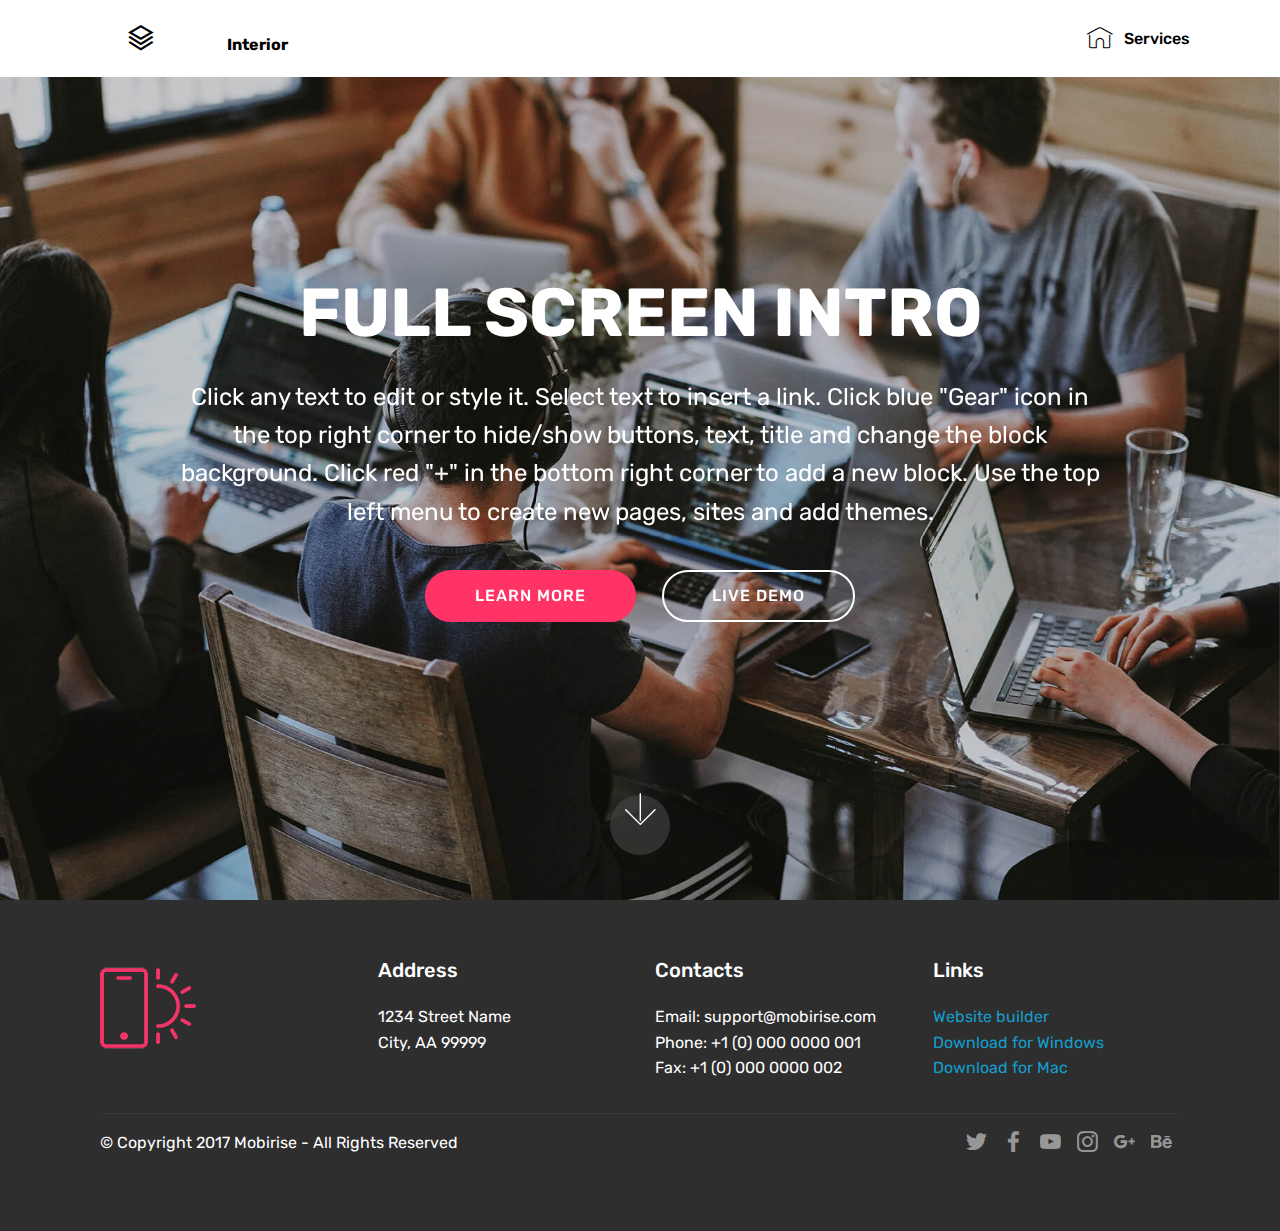
==== index.html @ 6e461161 "Add files via upload" ====
<!DOCTYPE html>
<html  >
<head>
  <!-- Site made with Mobirise Website Builder v4.12.0, https://mobirise.com -->
  <meta charset="UTF-8">
  <meta http-equiv="X-UA-Compatible" content="IE=edge">
  <meta name="generator" content="Mobirise v4.12.0, mobirise.com">
  <meta name="viewport" content="width=device-width, initial-scale=1, minimum-scale=1">
  <link rel="shortcut icon" href="assets/images/logo2.png" type="image/x-icon">
  <meta name="description" content="">
  
  <title>Home</title>
  <link rel="stylesheet" href="assets/web/assets/mobirise-icons/mobirise-icons.css">
  <link rel="stylesheet" href="assets/web/assets/mobirise-icons2/mobirise2.css">
  <link rel="stylesheet" href="assets/bootstrap/css/bootstrap.min.css">
  <link rel="stylesheet" href="assets/bootstrap/css/bootstrap-grid.min.css">
  <link rel="stylesheet" href="assets/bootstrap/css/bootstrap-reboot.min.css">
  <link rel="stylesheet" href="assets/dropdown/css/style.css">
  <link rel="stylesheet" href="assets/tether/tether.min.css">
  <link rel="stylesheet" href="assets/socicon/css/styles.css">
  <link rel="stylesheet" href="assets/theme/css/style.css">
  <link rel="preload" as="style" href="assets/mobirise/css/mbr-additional.css"><link rel="stylesheet" href="assets/mobirise/css/mbr-additional.css" type="text/css">
  
  
  
</head>
<body>
  <section class="menu cid-qTkzRZLJNu" once="menu" id="menu1-0">

    

    <nav class="navbar navbar-expand beta-menu navbar-dropdown align-items-center navbar-fixed-top navbar-toggleable-sm">
        <button class="navbar-toggler navbar-toggler-right" type="button" data-toggle="collapse" data-target="#navbarSupportedContent" aria-controls="navbarSupportedContent" aria-expanded="false" aria-label="Toggle navigation">
            <div class="hamburger">
                <span></span>
                <span></span>
                <span></span>
                <span></span>
            </div>
        </button>
        <div class="menu-logo">
            <div class="navbar-brand">
                <span class="navbar-logo">
                    <a href="https://mobirise.com">
                         <img src="assets/images/logo2.png" alt="Mobirise" title="" style="height: 3.8rem;">
                    </a>
                </span>
                <span class="navbar-caption-wrap"><a class="navbar-caption text-black display-4" href="https://mobirise.com"><span class="mobi-mbri mobi-mbri-layers mbr-iconfont mbr-iconfont-btn"></span></a><a class="navbar-caption text-black display-4" href="https://mobirise.com" style="background-color: rgb(255, 255, 255); display: inline !important;"><font face="Moririse2"><span style="font-size: 25.6px; font-weight: normal;"></span></font></a><font face="Moririse2"><a class="navbar-caption text-black display-4" href="https://mobirise.com" style="background-color: rgb(255, 255, 255); display: inline !important;">&nbsp; &nbsp;Interior</a></font></span>
            </div>
        </div>
        <div class="collapse navbar-collapse" id="navbarSupportedContent">
            <ul class="navbar-nav nav-dropdown nav-right" data-app-modern-menu="true"><li class="nav-item">
                    <a class="nav-link link text-black display-4" href="https://mobirise.com">
                        <span class="mbri-home mbr-iconfont mbr-iconfont-btn"></span>
                        Services
                    </a>
                </li></ul>
            
        </div>
    </nav>
</section>

<section class="engine"><a href="https://mobirise.info/s">bootstrap themes</a></section><section class="cid-qTkA127IK8 mbr-fullscreen mbr-parallax-background" id="header2-1">

    

    

    <div class="container align-center">
        <div class="row justify-content-md-center">
            <div class="mbr-white col-md-10">
                <h1 class="mbr-section-title mbr-bold pb-3 mbr-fonts-style display-1">
                    FULL SCREEN INTRO
                </h1>
                
                <p class="mbr-text pb-3 mbr-fonts-style display-5">
                    Click any text to edit or style it. Select text to insert a link. Click blue "Gear" icon in the top right corner to hide/show buttons, text, title and change the block background. Click red "+" in the bottom right corner to add a new block. Use the top left menu to create new pages, sites and add themes.
                </p>
                <div class="mbr-section-btn">
                    <a class="btn btn-md btn-secondary display-4" href="https://mobirise.com">LEARN MORE</a>
                    <a class="btn btn-md btn-white-outline display-4" href="https://mobirise.com">LIVE DEMO</a>
                </div>
            </div>
        </div>
    </div>
    <div class="mbr-arrow hidden-sm-down" aria-hidden="true">
        <a href="#next">
            <i class="mbri-down mbr-iconfont"></i>
        </a>
    </div>
</section>

<section class="cid-qTkAaeaxX5" id="footer1-2">

    

    

    <div class="container">
        <div class="media-container-row content text-white">
            <div class="col-12 col-md-3">
                <div class="media-wrap">
                    <a href="https://mobirise.com/">
                        <img src="assets/images/logo23.png" alt="Mobirise">
                    </a>
                </div>
            </div>
            <div class="col-12 col-md-3 mbr-fonts-style display-7">
                <h5 class="pb-3">
                    Address
                </h5>
                <p class="mbr-text">
                    1234 Street Name
                    <br>City, AA 99999
                </p>
            </div>
            <div class="col-12 col-md-3 mbr-fonts-style display-7">
                <h5 class="pb-3">
                    Contacts
                </h5>
                <p class="mbr-text">
                    Email: support@mobirise.com
                    <br>Phone: +1 (0) 000 0000 001
                    <br>Fax: +1 (0) 000 0000 002
                </p>
            </div>
            <div class="col-12 col-md-3 mbr-fonts-style display-7">
                <h5 class="pb-3">
                    Links
                </h5>
                <p class="mbr-text">
                    <a class="text-primary" href="https://mobirise.com/">Website builder</a>
                    <br><a class="text-primary" href="https://mobirise.com/mobirise-free-win.zip">Download for Windows</a>
                    <br><a class="text-primary" href="https://mobirise.com/mobirise-free-mac.zip">Download for Mac</a>
                </p>
            </div>
        </div>
        <div class="footer-lower">
            <div class="media-container-row">
                <div class="col-sm-12">
                    <hr>
                </div>
            </div>
            <div class="media-container-row mbr-white">
                <div class="col-sm-6 copyright">
                    <p class="mbr-text mbr-fonts-style display-7">
                        © Copyright 2017 Mobirise - All Rights Reserved
                    </p>
                </div>
                <div class="col-md-6">
                    <div class="social-list align-right">
                        <div class="soc-item">
                            <a href="https://twitter.com/mobirise" target="_blank">
                                <span class="socicon-twitter socicon mbr-iconfont mbr-iconfont-social"></span>
                            </a>
                        </div>
                        <div class="soc-item">
                            <a href="https://www.facebook.com/pages/Mobirise/1616226671953247" target="_blank">
                                <span class="socicon-facebook socicon mbr-iconfont mbr-iconfont-social"></span>
                            </a>
                        </div>
                        <div class="soc-item">
                            <a href="https://www.youtube.com/c/mobirise" target="_blank">
                                <span class="socicon-youtube socicon mbr-iconfont mbr-iconfont-social"></span>
                            </a>
                        </div>
                        <div class="soc-item">
                            <a href="https://instagram.com/mobirise" target="_blank">
                                <span class="socicon-instagram socicon mbr-iconfont mbr-iconfont-social"></span>
                            </a>
                        </div>
                        <div class="soc-item">
                            <a href="https://plus.google.com/u/0/+Mobirise" target="_blank">
                                <span class="socicon-googleplus socicon mbr-iconfont mbr-iconfont-social"></span>
                            </a>
                        </div>
                        <div class="soc-item">
                            <a href="https://www.behance.net/Mobirise" target="_blank">
                                <span class="socicon-behance socicon mbr-iconfont mbr-iconfont-social"></span>
                            </a>
                        </div>
                    </div>
                </div>
            </div>
        </div>
    </div>
</section>


  <script src="assets/web/assets/jquery/jquery.min.js"></script>
  <script src="assets/popper/popper.min.js"></script>
  <script src="assets/bootstrap/js/bootstrap.min.js"></script>
  <script src="assets/smoothscroll/smooth-scroll.js"></script>
  <script src="assets/dropdown/js/nav-dropdown.js"></script>
  <script src="assets/dropdown/js/navbar-dropdown.js"></script>
  <script src="assets/touchswipe/jquery.touch-swipe.min.js"></script>
  <script src="assets/parallax/jarallax.min.js"></script>
  <script src="assets/tether/tether.min.js"></script>
  <script src="assets/theme/js/script.js"></script>
  <script src="assets/formoid/formoid.min.js"></script>
  
  
</body>
</html>
---- assets/web/assets/mobirise-icons/mobirise-icons.css ----
@font-face {
  font-family: 'MobiriseIcons';
  src:  url('mobirise-icons.eot?spat4u');
  src:  url('mobirise-icons.eot?spat4u#iefix') format('embedded-opentype'),
    url('mobirise-icons.ttf?spat4u') format('truetype'),
    url('mobirise-icons.woff?spat4u') format('woff'),
    url('mobirise-icons.svg?spat4u#MobiriseIcons') format('svg');
  font-weight: normal;
  font-style: normal;
  font-display: swap;
}

[class^="mbri-"], [class*=" mbri-"] {
  /* use !important to prevent issues with browser extensions that change fonts */
  font-family: MobiriseIcons !important;
  speak: none;
  font-style: normal;
  font-weight: normal;
  font-variant: normal;
  text-transform: none;
  line-height: 1;

  /* Better Font Rendering =========== */
  -webkit-font-smoothing: antialiased;
  -moz-osx-font-smoothing: grayscale;
}

.mbri-add-submenu:before {
  content: "\e900";
}
.mbri-alert:before {
  content: "\e901";
}
.mbri-align-center:before {
  content: "\e902";
}
.mbri-align-justify:before {
  content: "\e903";
}
.mbri-align-left:before {
  content: "\e904";
}
.mbri-align-right:before {
  content: "\e905";
}
.mbri-android:before {
  content: "\e906";
}
.mbri-apple:before {
  content: "\e907";
}
.mbri-arrow-down:before {
  content: "\e908";
}
.mbri-arrow-next:before {
  content: "\e909";
}
.mbri-arrow-prev:before {
  content: "\e90a";
}
.mbri-arrow-up:before {
  content: "\e90b";
}
.mbri-bold:before {
  content: "\e90c";
}
.mbri-bookmark:before {
  content: "\e90d";
}
.mbri-bootstrap:before {
  content: "\e90e";
}
.mbri-briefcase:before {
  content: "\e90f";
}
.mbri-browse:before {
  content: "\e910";
}
.mbri-bulleted-list:before {
  content: "\e911";
}
.mbri-calendar:before {
  content: "\e912";
}
.mbri-camera:before {
  content: "\e913";
}
.mbri-cart-add:before {
  content: "\e914";
}
.mbri-cart-full:before {
  content: "\e915";
}
.mbri-cash:before {
  content: "\e916";
}
.mbri-change-style:before {
  content: "\e917";
}
.mbri-chat:before {
  content: "\e918";
}
.mbri-clock:before {
  content: "\e919";
}
.mbri-close:before {
  content: "\e91a";
}
.mbri-cloud:before {
  content: "\e91b";
}
.mbri-code:before {
  content: "\e91c";
}
.mbri-contact-form:before {
  content: "\e91d";
}
.mbri-credit-card:before {
  content: "\e91e";
}
.mbri-cursor-click:before {
  content: "\e91f";
}
.mbri-cust-feedback:before {
  content: "\e920";
}
.mbri-database:before {
  content: "\e921";
}
.mbri-delivery:before {
  content: "\e922";
}
.mbri-desktop:before {
  content: "\e923";
}
.mbri-devices:before {
  content: "\e924";
}
.mbri-down:before {
  content: "\e925";
}
.mbri-download:before {
  content: "\e989";
}
.mbri-drag-n-drop:before {
  content: "\e927";
}
.mbri-drag-n-drop2:before {
  content: "\e928";
}
.mbri-edit:before {
  content: "\e929";
}
.mbri-edit2:before {
  content: "\e92a";
}
.mbri-error:before {
  content: "\e92b";
}
.mbri-extension:before {
  content: "\e92c";
}
.mbri-features:before {
  content: "\e92d";
}
.mbri-file:before {
  content: "\e92e";
}
.mbri-flag:before {
  content: "\e92f";
}
.mbri-folder:before {
  content: "\e930";
}
.mbri-gift:before {
  content: "\e931";
}
.mbri-github:before {
  content: "\e932";
}
.mbri-globe:before {
  content: "\e933";
}
.mbri-globe-2:before {
  content: "\e934";
}
.mbri-growing-chart:before {
  content: "\e935";
}
.mbri-hearth:before {
  content: "\e936";
}
.mbri-help:before {
  content: "\e937";
}
.mbri-home:before {
  content: "\e938";
}
.mbri-hot-cup:before {
  content: "\e939";
}
.mbri-idea:before {
  content: "\e93a";
}
.mbri-image-gallery:before {
  content: "\e93b";
}
.mbri-image-slider:before {
  content: "\e93c";
}
.mbri-info:before {
  content: "\e93d";
}
.mbri-italic:before {
  content: "\e93e";
}
.mbri-key:before {
  content: "\e93f";
}
.mbri-laptop:before {
  content: "\e940";
}
.mbri-layers:before {
  content: "\e941";
}
.mbri-left-right:before {
  content: "\e942";
}
.mbri-left:before {
  content: "\e943";
}
.mbri-letter:before {
  content: "\e944";
}
.mbri-like:before {
  content: "\e945";
}
.mbri-link:before {
  content: "\e946";
}
.mbri-lock:before {
  content: "\e947";
}
.mbri-login:before {
  content: "\e948";
}
.mbri-logout:before {
  content: "\e949";
}
.mbri-magic-stick:before {
  content: "\e94a";
}
.mbri-map-pin:before {
  content: "\e94b";
}
.mbri-menu:before {
  content: "\e94c";
}
.mbri-mobile:before {
  content: "\e94d";
}
.mbri-mobile2:before {
  content: "\e94e";
}
.mbri-mobirise:before {
  content: "\e94f";
}
.mbri-more-horizontal:before {
  content: "\e950";
}
.mbri-more-vertical:before {
  content: "\e951";
}
.mbri-music:before {
  content: "\e952";
}
.mbri-new-file:before {
  content: "\e953";
}
.mbri-numbered-list:before {
  content: "\e954";
}
.mbri-opened-folder:before {
  content: "\e955";
}
.mbri-pages:before {
  content: "\e956";
}
.mbri-paper-plane:before {
  content: "\e957";
}
.mbri-paperclip:before {
  content: "\e958";
}
.mbri-photo:before {
  content: "\e959";
}
.mbri-photos:before {
  content: "\e95a";
}
.mbri-pin:before {
  content: "\e95b";
}
.mbri-play:before {
  content: "\e95c";
}
.mbri-plus:before {
  content: "\e95d";
}
.mbri-preview:before {
  content: "\e95e";
}
.mbri-print:before {
  content: "\e95f";
}
.mbri-protect:before {
  content: "\e960";
}
.mbri-question:before {
  content: "\e961";
}
.mbri-quote-left:before {
  content: "\e962";
}
.mbri-quote-right:before {
  content: "\e963";
}
.mbri-refresh:before {
  content: "\e964";
}
.mbri-responsive:before {
  content: "\e965";
}
.mbri-right:before {
  content: "\e966";
}
.mbri-rocket:before {
  content: "\e967";
}
.mbri-sad-face:before {
  content: "\e968";
}
.mbri-sale:before {
  content: "\e969";
}
.mbri-save:before {
  content: "\e96a";
}
.mbri-search:before {
  content: "\e96b";
}
.mbri-setting:before {
  content: "\e96c";
}
.mbri-setting2:before {
  content: "\e96d";
}
.mbri-setting3:before {
  content: "\e96e";
}
.mbri-share:before {
  content: "\e96f";
}
.mbri-shopping-bag:before {
  content: "\e970";
}
.mbri-shopping-basket:before {
  content: "\e971";
}
.mbri-shopping-cart:before {
  content: "\e972";
}
.mbri-sites:before {
  content: "\e973";
}
.mbri-smile-face:before {
  content: "\e974";
}
.mbri-speed:before {
  content: "\e975";
}
.mbri-star:before {
  content: "\e976";
}
.mbri-success:before {
  content: "\e977";
}
.mbri-sun:before {
  content: "\e978";
}
.mbri-sun2:before {
  content: "\e979";
}
.mbri-tablet:before {
  content: "\e97a";
}
.mbri-tablet-vertical:before {
  content: "\e97b";
}
.mbri-target:before {
  content: "\e97c";
}
.mbri-timer:before {
  content: "\e97d";
}
.mbri-to-ftp:before {
  content: "\e97e";
}
.mbri-to-local-drive:before {
  content: "\e97f";
}
.mbri-touch-swipe:before {
  content: "\e980";
}
.mbri-touch:before {
  content: "\e981";
}
.mbri-trash:before {
  content: "\e982";
}
.mbri-underline:before {
  content: "\e983";
}
.mbri-unlink:before {
  content: "\e984";
}
.mbri-unlock:before {
  content: "\e985";
}
.mbri-up-down:before {
  content: "\e986";
}
.mbri-up:before {
  content: "\e987";
}
.mbri-update:before {
  content: "\e988";
}
.mbri-upload:before {
 content: "\e926"; 
}
.mbri-user:before {
  content: "\e98a";
}
.mbri-user2:before {
  content: "\e98b";
}
.mbri-users:before {
  content: "\e98c";
}
.mbri-video:before {
  content: "\e98d";
}
.mbri-video-play:before {
  content: "\e98e";
}
.mbri-watch:before {
  content: "\e98f";
}
.mbri-website-theme:before {
  content: "\e990";
}
.mbri-wifi:before {
  content: "\e991";
}
.mbri-windows:before {
  content: "\e992";
}
.mbri-zoom-out:before {
  content: "\e993";
}
.mbri-redo:before {
  content: "\e994";
}
.mbri-undo:before {
  content: "\e995";
}
---- assets/web/assets/mobirise-icons2/mobirise2.css ----
@font-face {
  font-family: 'Moririse2';
  font-display: swap;
  src:  url('mobirise2.eot?f2bix4');
  src:  url('mobirise2.eot?f2bix4#iefix') format('embedded-opentype'),
    url('mobirise2.ttf?f2bix4') format('truetype'),
    url('mobirise2.woff?f2bix4') format('woff'),
    url('mobirise2.svg?f2bix4#mobirise2') format('svg');
  font-weight: normal;
  font-style: normal;
}

[class^="mobi-"], [class*=" mobi-"] {
  /* use !important to prevent issues with browser extensions that change fonts */
  font-family: 'Moririse2' !important;
  speak: none;
  font-style: normal;
  font-weight: normal;
  font-variant: normal;
  text-transform: none;
  line-height: 1;

  /* Better Font Rendering =========== */
  -webkit-font-smoothing: antialiased;
  -moz-osx-font-smoothing: grayscale;
}

.mobi-mbri-add-submenu:before {
  content: "\e900";
}
.mobi-mbri-alert:before {
  content: "\e901";
}
.mobi-mbri-align-center:before {
  content: "\e902";
}
.mobi-mbri-align-justify:before {
  content: "\e903";
}
.mobi-mbri-align-left:before {
  content: "\e904";
}
.mobi-mbri-align-right:before {
  content: "\e905";
}
.mobi-mbri-android:before {
  content: "\e906";
}
.mobi-mbri-apple:before {
  content: "\e907";
}
.mobi-mbri-arrow-down:before {
  content: "\e908";
}
.mobi-mbri-arrow-next:before {
  content: "\e909";
}
.mobi-mbri-arrow-prev:before {
  content: "\e90a";
}
.mobi-mbri-arrow-up:before {
  content: "\e90b";
}
.mobi-mbri-bold:before {
  content: "\e90c";
}
.mobi-mbri-bookmark:before {
  content: "\e90d";
}
.mobi-mbri-bootstrap:before {
  content: "\e90e";
}
.mobi-mbri-briefcase:before {
  content: "\e90f";
}
.mobi-mbri-browse:before {
  content: "\e910";
}
.mobi-mbri-bulleted-list:before {
  content: "\e911";
}
.mobi-mbri-calendar:before {
  content: "\e912";
}
.mobi-mbri-camera:before {
  content: "\e913";
}
.mobi-mbri-cart-add:before {
  content: "\e914";
}
.mobi-mbri-cart-full:before {
  content: "\e915";
}
.mobi-mbri-cash:before {
  content: "\e916";
}
.mobi-mbri-change-style:before {
  content: "\e917";
}
.mobi-mbri-chat:before {
  content: "\e918";
}
.mobi-mbri-clock:before {
  content: "\e919";
}
.mobi-mbri-close:before {
  content: "\e91a";
}
.mobi-mbri-cloud:before {
  content: "\e91b";
}
.mobi-mbri-code:before {
  content: "\e91c";
}
.mobi-mbri-contact-form:before {
  content: "\e91d";
}
.mobi-mbri-credit-card:before {
  content: "\e91e";
}
.mobi-mbri-cursor-click:before {
  content: "\e91f";
}
.mobi-mbri-cust-feedback:before {
  content: "\e920";
}
.mobi-mbri-database:before {
  content: "\e921";
}
.mobi-mbri-delivery:before {
  content: "\e922";
}
.mobi-mbri-desktop:before {
  content: "\e923";
}
.mobi-mbri-devices:before {
  content: "\e924";
}
.mobi-mbri-down:before {
  content: "\e925";
}
.mobi-mbri-download-2:before {
  content: "\e926";
}
.mobi-mbri-download:before {
  content: "\e927";
}
.mobi-mbri-drag-n-drop-2:before {
  content: "\e928";
}
.mobi-mbri-drag-n-drop:before {
  content: "\e929";
}
.mobi-mbri-edit-2:before {
  content: "\e92a";
}
.mobi-mbri-edit:before {
  content: "\e92b";
}
.mobi-mbri-error:before {
  content: "\e92c";
}
.mobi-mbri-extension:before {
  content: "\e92d";
}
.mobi-mbri-features:before {
  content: "\e92e";
}
.mobi-mbri-file:before {
  content: "\e92f";
}
.mobi-mbri-flag:before {
  content: "\e930";
}
.mobi-mbri-folder:before {
  content: "\e931";
}
.mobi-mbri-gift:before {
  content: "\e932";
}
.mobi-mbri-github:before {
  content: "\e933";
}
.mobi-mbri-globe-2:before {
  content: "\e934";
}
.mobi-mbri-globe:before {
  content: "\e935";
}
.mobi-mbri-growing-chart:before {
  content: "\e936";
}
.mobi-mbri-hearth:before {
  content: "\e937";
}
.mobi-mbri-help:before {
  content: "\e938";
}
.mobi-mbri-home:before {
  content: "\e939";
}
.mobi-mbri-hot-cup:before {
  content: "\e93a";
}
.mobi-mbri-idea:before {
  content: "\e93b";
}
.mobi-mbri-image-gallery:before {
  content: "\e93c";
}
.mobi-mbri-image-slider:before {
  content: "\e93d";
}
.mobi-mbri-info:before {
  content: "\e93e";
}
.mobi-mbri-italic:before {
  content: "\e93f";
}
.mobi-mbri-key:before {
  content: "\e940";
}
.mobi-mbri-laptop:before {
  content: "\e941";
}
.mobi-mbri-layers:before {
  content: "\e942";
}
.mobi-mbri-left-right:before {
  content: "\e943";
}
.mobi-mbri-left:before {
  content: "\e944";
}
.mobi-mbri-letter:before {
  content: "\e945";
}
.mobi-mbri-like:before {
  content: "\e946";
}
.mobi-mbri-link:before {
  content: "\e947";
}
.mobi-mbri-lock:before {
  content: "\e948";
}
.mobi-mbri-login:before {
  content: "\e949";
}
.mobi-mbri-logout:before {
  content: "\e94a";
}
.mobi-mbri-magic-stick:before {
  content: "\e94b";
}
.mobi-mbri-map-pin:before {
  content: "\e94c";
}
.mobi-mbri-menu:before {
  content: "\e94d";
}
.mobi-mbri-mobile-2:before {
  content: "\e94e";
}
.mobi-mbri-mobile-horizontal:before {
  content: "\e94f";
}
.mobi-mbri-mobile:before {
  content: "\e950";
}
.mobi-mbri-mobirise:before {
  content: "\e951";
}
.mobi-mbri-more-horizontal:before {
  content: "\e952";
}
.mobi-mbri-more-vertical:before {
  content: "\e953";
}
.mobi-mbri-music:before {
  content: "\e954";
}
.mobi-mbri-new-file:before {
  content: "\e955";
}
.mobi-mbri-numbered-list:before {
  content: "\e956";
}
.mobi-mbri-opened-folder:before {
  content: "\e957";
}
.mobi-mbri-pages:before {
  content: "\e958";
}
.mobi-mbri-paper-plane:before {
  content: "\e959";
}
.mobi-mbri-paperclip:before {
  content: "\e95a";
}
.mobi-mbri-phone:before {
  content: "\e95b";
}
.mobi-mbri-photo:before {
  content: "\e95c";
}
.mobi-mbri-photos:before {
  content: "\e95d";
}
.mobi-mbri-pin:before {
  content: "\e95e";
}
.mobi-mbri-play:before {
  content: "\e95f";
}
.mobi-mbri-plus:before {
  content: "\e960";
}
.mobi-mbri-preview:before {
  content: "\e961";
}
.mobi-mbri-print:before {
  content: "\e962";
}
.mobi-mbri-protect:before {
  content: "\e963";
}
.mobi-mbri-question:before {
  content: "\e964";
}
.mobi-mbri-quote-left:before {
  content: "\e965";
}
.mobi-mbri-quote-right:before {
  content: "\e966";
}
.mobi-mbri-redo:before {
  content: "\e967";
}
.mobi-mbri-refresh:before {
  content: "\e968";
}
.mobi-mbri-responsive-2:before {
  content: "\e969";
}
.mobi-mbri-responsive:before {
  content: "\e96a";
}
.mobi-mbri-right:before {
  content: "\e96b";
}
.mobi-mbri-rocket:before {
  content: "\e96c";
}
.mobi-mbri-sad-face:before {
  content: "\e96d";
}
.mobi-mbri-sale:before {
  content: "\e96e";
}
.mobi-mbri-save:before {
  content: "\e96f";
}
.mobi-mbri-search:before {
  content: "\e970";
}
.mobi-mbri-setting-2:before {
  content: "\e971";
}
.mobi-mbri-setting-3:before {
  content: "\e972";
}
.mobi-mbri-setting:before {
  content: "\e973";
}
.mobi-mbri-share:before {
  content: "\e974";
}
.mobi-mbri-shopping-bag:before {
  content: "\e975";
}
.mobi-mbri-shopping-basket:before {
  content: "\e976";
}
.mobi-mbri-shopping-cart:before {
  content: "\e977";
}
.mobi-mbri-sites:before {
  content: "\e978";
}
.mobi-mbri-smile-face:before {
  content: "\e979";
}
.mobi-mbri-speed:before {
  content: "\e97a";
}
.mobi-mbri-star:before {
  content: "\e97b";
}
.mobi-mbri-success:before {
  content: "\e97c";
}
.mobi-mbri-sun:before {
  content: "\e97d";
}
.mobi-mbri-sun2:before {
  content: "\e97e";
}
.mobi-mbri-tablet-vertical:before {
  content: "\e97f";
}
.mobi-mbri-tablet:before {
  content: "\e980";
}
.mobi-mbri-target:before {
  content: "\e981";
}
.mobi-mbri-timer:before {
  content: "\e982";
}
.mobi-mbri-to-ftp:before {
  content: "\e983";
}
.mobi-mbri-to-local-drive:before {
  content: "\e984";
}
.mobi-mbri-touch-swipe:before {
  content: "\e985";
}
.mobi-mbri-touch:before {
  content: "\e986";
}
.mobi-mbri-trash:before {
  content: "\e987";
}
.mobi-mbri-underline:before {
  content: "\e988";
}
.mobi-mbri-undo:before {
  content: "\e989";
}
.mobi-mbri-unlink:before {
  content: "\e98a";
}
.mobi-mbri-unlock:before {
  content: "\e98b";
}
.mobi-mbri-up-down:before {
  content: "\e98c";
}
.mobi-mbri-up:before {
  content: "\e98d";
}
.mobi-mbri-update:before {
  content: "\e98e";
}
.mobi-mbri-upload-2:before {
  content: "\e98f";
}
.mobi-mbri-upload:before {
  content: "\e990";
}
.mobi-mbri-user-2:before {
  content: "\e991";
}
.mobi-mbri-user:before {
  content: "\e992";
}
.mobi-mbri-users:before {
  content: "\e993";
}
.mobi-mbri-video-play:before {
  content: "\e994";
}
.mobi-mbri-video:before {
  content: "\e995";
}
.mobi-mbri-watch:before {
  content: "\e996";
}
.mobi-mbri-website-theme-2:before {
  content: "\e997";
}
.mobi-mbri-website-theme:before {
  content: "\e998";
}
.mobi-mbri-wifi:before {
  content: "\e999";
}
.mobi-mbri-windows:before {
  content: "\e99a";
}
.mobi-mbri-zoom-in:before {
  content: "\e99b";
}
.mobi-mbri-zoom-out:before {
  content: "\e99c";
}
---- assets/dropdown/css/style.css ----
.navbar-dropdown {
  left: 0;
  padding: 0;
  position: absolute;
  right: 0;
  top: 0;
  transition: all 0.45s ease;
  z-index: 1030;
  background: #282828; }
  .navbar-dropdown .navbar-logo {
    margin-right: 0.8rem;
    transition: margin 0.3s ease-in-out;
    vertical-align: middle; }
    .navbar-dropdown .navbar-logo img {
      height: 3.125rem;
      transition: all 0.3s ease-in-out; }
    .navbar-dropdown .navbar-logo.mbr-iconfont {
      font-size: 3.125rem;
      line-height: 3.125rem; }
  .navbar-dropdown .navbar-caption {
    font-weight: 700;
    white-space: normal;
    vertical-align: -4px;
    line-height: 3.125rem !important; }
    .navbar-dropdown .navbar-caption, .navbar-dropdown .navbar-caption:hover {
      color: inherit;
      text-decoration: none; }
  .navbar-dropdown .mbr-iconfont + .navbar-caption {
    vertical-align: -1px; }
  .navbar-dropdown.navbar-fixed-top {
    position: fixed; }
  .navbar-dropdown .navbar-brand span {
    vertical-align: -4px; }
  .navbar-dropdown.bg-color.transparent {
    background: none; }
  .navbar-dropdown.navbar-short .navbar-brand {
    padding: 0.625rem 0; }
    .navbar-dropdown.navbar-short .navbar-brand span {
      vertical-align: -1px; }
  .navbar-dropdown.navbar-short .navbar-caption {
    line-height: 2.375rem !important;
    vertical-align: -2px; }
  .navbar-dropdown.navbar-short .navbar-logo {
    margin-right: 0.5rem; }
    .navbar-dropdown.navbar-short .navbar-logo img {
      height: 2.375rem; }
    .navbar-dropdown.navbar-short .navbar-logo.mbr-iconfont {
      font-size: 2.375rem;
      line-height: 2.375rem; }
  .navbar-dropdown.navbar-short .mbr-table-cell {
    height: 3.625rem; }
  .navbar-dropdown .navbar-close {
    left: 0.6875rem;
    position: fixed;
    top: 0.75rem;
    z-index: 1000; }
  .navbar-dropdown .hamburger-icon {
    content: "";
    display: inline-block;
    vertical-align: middle;
    width: 16px;
    -webkit-box-shadow: 0 -6px 0 1px #282828,0 0 0 1px #282828,0 6px 0 1px #282828;
    -moz-box-shadow: 0 -6px 0 1px #282828,0 0 0 1px #282828,0 6px 0 1px #282828;
    box-shadow: 0 -6px 0 1px #282828,0 0 0 1px #282828,0 6px 0 1px #282828; }

.dropdown-menu .dropdown-toggle[data-toggle="dropdown-submenu"]::after {
  border-bottom: 0.35em solid transparent;
  border-left: 0.35em solid;
  border-right: 0;
  border-top: 0.35em solid transparent;
  margin-left: 0.3rem; }

.dropdown-menu .dropdown-item:focus {
  outline: 0; }

.nav-dropdown {
  font-size: 0.75rem;
  font-weight: 500;
  height: auto !important; }
  .nav-dropdown .nav-btn {
    padding-left: 1rem; }
  .nav-dropdown .link {
    margin: .667em 1.667em;
    font-weight: 500;
    padding: 0;
    transition: color .2s ease-in-out; }
    .nav-dropdown .link.dropdown-toggle {
      margin-right: 2.583em; }
      .nav-dropdown .link.dropdown-toggle::after {
        margin-left: .25rem;
        border-top: 0.35em solid;
        border-right: 0.35em solid transparent;
        border-left: 0.35em solid transparent;
        border-bottom: 0; }
      .nav-dropdown .link.dropdown-toggle[aria-expanded="true"] {
        margin: 0;
        padding: 0.667em 3.263em  0.667em 1.667em; }
  .nav-dropdown .link::after,
  .nav-dropdown .dropdown-item::after {
    color: inherit; }
  .nav-dropdown .btn {
    font-size: 0.75rem;
    font-weight: 700;
    letter-spacing: 0;
    margin-bottom: 0;
    padding-left: 1.25rem;
    padding-right: 1.25rem; }
  .nav-dropdown .dropdown-menu {
    border-radius: 0;
    border: 0;
    left: 0;
    margin: 0;
    padding-bottom: 1.25rem;
    padding-top: 1.25rem;
    position: relative; }
  .nav-dropdown .dropdown-submenu {
    margin-left: 0.125rem;
    top: 0; }
  .nav-dropdown .dropdown-item {
    font-weight: 500;
    line-height: 2;
    padding: 0.3846em 4.615em 0.3846em 1.5385em;
    position: relative;
    transition: color .2s ease-in-out, background-color .2s ease-in-out; }
    .nav-dropdown .dropdown-item::after {
      margin-top: -0.3077em;
      position: absolute;
      right: 1.1538em;
      top: 50%; }
    .nav-dropdown .dropdown-item:focus, .nav-dropdown .dropdown-item:hover {
      background: none; }

@media (max-width: 767px) {
  .nav-dropdown.navbar-toggleable-sm {
    bottom: 0;
    display: none;
    left: 0;
    overflow-x: hidden;
    position: fixed;
    top: 0;
    transform: translateX(-100%);
    -ms-transform: translateX(-100%);
    -webkit-transform: translateX(-100%);
    width: 18.75rem;
    z-index: 999; } }
.nav-dropdown.navbar-toggleable-xl {
  bottom: 0;
  display: none;
  left: 0;
  overflow-x: hidden;
  position: fixed;
  top: 0;
  transform: translateX(-100%);
  -ms-transform: translateX(-100%);
  -webkit-transform: translateX(-100%);
  width: 18.75rem;
  z-index: 999; }

.nav-dropdown-sm {
  display: block !important;
  overflow-x: hidden;
  overflow: auto;
  padding-top: 3.875rem; }
  .nav-dropdown-sm::after {
    content: "";
    display: block;
    height: 3rem;
    width: 100%; }
  .nav-dropdown-sm.collapse.in ~ .navbar-close {
    display: block !important; }
  .nav-dropdown-sm.collapsing, .nav-dropdown-sm.collapse.in {
    transform: translateX(0);
    -ms-transform: translateX(0);
    -webkit-transform: translateX(0);
    transition: all 0.25s ease-out;
    -webkit-transition: all 0.25s ease-out;
    background: #282828; }
  .nav-dropdown-sm.collapsing[aria-expanded="false"] {
    transform: translateX(-100%);
    -ms-transform: translateX(-100%);
    -webkit-transform: translateX(-100%); }
  .nav-dropdown-sm .nav-item {
    display: block;
    margin-left: 0 !important;
    padding-left: 0; }
  .nav-dropdown-sm .link,
  .nav-dropdown-sm .dropdown-item {
    border-top: 1px dotted rgba(255, 255, 255, 0.1);
    font-size: 0.8125rem;
    line-height: 1.6;
    margin: 0 !important;
    padding: 0.875rem 2.4rem 0.875rem 1.5625rem !important;
    position: relative;
    white-space: normal; }
    .nav-dropdown-sm .link:focus, .nav-dropdown-sm .link:hover,
    .nav-dropdown-sm .dropdown-item:focus,
    .nav-dropdown-sm .dropdown-item:hover {
      background: rgba(0, 0, 0, 0.2) !important;
      color: #c0a375; }
  .nav-dropdown-sm .nav-btn {
    position: relative;
    padding: 1.5625rem 1.5625rem 0 1.5625rem; }
    .nav-dropdown-sm .nav-btn::before {
      border-top: 1px dotted rgba(255, 255, 255, 0.1);
      content: "";
      left: 0;
      position: absolute;
      top: 0;
      width: 100%; }
    .nav-dropdown-sm .nav-btn + .nav-btn {
      padding-top: 0.625rem; }
      .nav-dropdown-sm .nav-btn + .nav-btn::before {
        display: none; }
  .nav-dropdown-sm .btn {
    padding: 0.625rem 0; }
  .nav-dropdown-sm .dropdown-toggle[data-toggle="dropdown-submenu"]::after {
    margin-left: .25rem;
    border-top: 0.35em solid;
    border-right: 0.35em solid transparent;
    border-left: 0.35em solid transparent;
    border-bottom: 0; }
  .nav-dropdown-sm .dropdown-toggle[data-toggle="dropdown-submenu"][aria-expanded="true"]::after {
    border-top: 0;
    border-right: 0.35em solid transparent;
    border-left: 0.35em solid transparent;
    border-bottom: 0.35em solid; }
  .nav-dropdown-sm .dropdown-menu {
    margin: 0;
    padding: 0;
    position: relative;
    top: 0;
    left: 0;
    width: 100%;
    border: 0;
    float: none;
    border-radius: 0;
    background: none; }
  .nav-dropdown-sm .dropdown-submenu {
    left: 100%;
    margin-left: 0.125rem;
    margin-top: -1.25rem;
    top: 0; }

.navbar-toggleable-sm .nav-dropdown .dropdown-menu {
  position: absolute; }

.navbar-toggleable-sm .nav-dropdown .dropdown-submenu {
  left: 100%;
  margin-left: 0.125rem;
  margin-top: -1.25rem;
  top: 0; }

.navbar-toggleable-sm.opened .nav-dropdown .dropdown-menu {
  position: relative; }

.navbar-toggleable-sm.opened .nav-dropdown .dropdown-submenu {
  left: 0;
  margin-left: 00rem;
  margin-top: 0rem;
  top: 0; }

.is-builder .nav-dropdown.collapsing {
  transition: none !important; }

/*# sourceMappingURL=style.css.map */
---- assets/socicon/css/styles.css ----
@charset "UTF-8";

@font-face {
  font-family: "socicon";
  src:url("../fonts/socicon.eot");
  src:url("../fonts/socicon.eot?#iefix") format("embedded-opentype"),
    url("../fonts/socicon.woff") format("woff"),
    url("../fonts/socicon.ttf") format("truetype"),
    url("../fonts/socicon.svg#socicon") format("svg");
  font-weight: normal;
  font-style: normal;
  font-display:swap;
}

[data-icon]:before {
  font-family: "socicon" !important;
  content: attr(data-icon);
  font-style: normal !important;
  font-weight: normal !important;
  font-variant: normal !important;
  text-transform: none !important;
  speak: none;
  line-height: 1;
  -webkit-font-smoothing: antialiased;
  -moz-osx-font-smoothing: grayscale;
}

[class^="socicon-"]:before,
[class*=" socicon-"]:before {
  font-family: "socicon" !important;
  font-style: normal !important;
  font-weight: normal !important;
  font-variant: normal !important;
  text-transform: none !important;
  speak: none;
  line-height: 1;
  -webkit-font-smoothing: antialiased;
  -moz-osx-font-smoothing: grayscale;
}

.socicon-modelmayhem:before {
  content: "\e000";
}
.socicon-mixcloud:before {
  content: "\e001";
}
.socicon-drupal:before {
  content: "\e002";
}
.socicon-swarm:before {
  content: "\e003";
}
.socicon-istock:before {
  content: "\e004";
}
.socicon-yammer:before {
  content: "\e005";
}
.socicon-ello:before {
  content: "\e006";
}
.socicon-stackoverflow:before {
  content: "\e007";
}
.socicon-persona:before {
  content: "\e008";
}
.socicon-triplej:before {
  content: "\e009";
}
.socicon-houzz:before {
  content: "\e00a";
}
.socicon-rss:before {
  content: "\e00b";
}
.socicon-paypal:before {
  content: "\e00c";
}
.socicon-odnoklassniki:before {
  content: "\e00d";
}
.socicon-airbnb:before {
  content: "\e00e";
}
.socicon-periscope:before {
  content: "\e00f";
}
.socicon-outlook:before {
  content: "\e010";
}
.socicon-coderwall:before {
  content: "\e011";
}
.socicon-tripadvisor:before {
  content: "\e012";
}
.socicon-appnet:before {
  content: "\e013";
}
.socicon-goodreads:before {
  content: "\e014";
}
.socicon-tripit:before {
  content: "\e015";
}
.socicon-lanyrd:before {
  content: "\e016";
}
.socicon-slideshare:before {
  content: "\e017";
}
.socicon-buffer:before {
  content: "\e018";
}
.socicon-disqus:before {
  content: "\e019";
}
.socicon-vkontakte:before {
  content: "\e01a";
}
.socicon-whatsapp:before {
  content: "\e01b";
}
.socicon-patreon:before {
  content: "\e01c";
}
.socicon-storehouse:before {
  content: "\e01d";
}
.socicon-pocket:before {
  content: "\e01e";
}
.socicon-mail:before {
  content: "\e01f";
}
.socicon-blogger:before {
  content: "\e020";
}
.socicon-technorati:before {
  content: "\e021";
}
.socicon-reddit:before {
  content: "\e022";
}
.socicon-dribbble:before {
  content: "\e023";
}
.socicon-stumbleupon:before {
  content: "\e024";
}
.socicon-digg:before {
  content: "\e025";
}
.socicon-envato:before {
  content: "\e026";
}
.socicon-behance:before {
  content: "\e027";
}
.socicon-delicious:before {
  content: "\e028";
}
.socicon-deviantart:before {
  content: "\e029";
}
.socicon-forrst:before {
  content: "\e02a";
}
.socicon-play:before {
  content: "\e02b";
}
.socicon-zerply:before {
  content: "\e02c";
}
.socicon-wikipedia:before {
  content: "\e02d";
}
.socicon-apple:before {
  content: "\e02e";
}
.socicon-flattr:before {
  content: "\e02f";
}
.socicon-github:before {
  content: "\e030";
}
.socicon-renren:before {
  content: "\e031";
}
.socicon-friendfeed:before {
  content: "\e032";
}
.socicon-newsvine:before {
  content: "\e033";
}
.socicon-identica:before {
  content: "\e034";
}
.socicon-bebo:before {
  content: "\e035";
}
.socicon-zynga:before {
  content: "\e036";
}
.socicon-steam:before {
  content: "\e037";
}
.socicon-xbox:before {
  content: "\e038";
}
.socicon-windows:before {
  content: "\e039";
}
.socicon-qq:before {
  content: "\e03a";
}
.socicon-douban:before {
  content: "\e03b";
}
.socicon-meetup:before {
  content: "\e03c";
}
.socicon-playstation:before {
  content: "\e03d";
}
.socicon-android:before {
  content: "\e03e";
}
.socicon-snapchat:before {
  content: "\e03f";
}
.socicon-twitter:before {
  content: "\e040";
}
.socicon-facebook:before {
  content: "\e041";
}
.socicon-googleplus:before {
  content: "\e042";
}
.socicon-pinterest:before {
  content: "\e043";
}
.socicon-foursquare:before {
  content: "\e044";
}
.socicon-yahoo:before {
  content: "\e045";
}
.socicon-skype:before {
  content: "\e046";
}
.socicon-yelp:before {
  content: "\e047";
}
.socicon-feedburner:before {
  content: "\e048";
}
.socicon-linkedin:before {
  content: "\e049";
}
.socicon-viadeo:before {
  content: "\e04a";
}
.socicon-xing:before {
  content: "\e04b";
}
.socicon-myspace:before {
  content: "\e04c";
}
.socicon-soundcloud:before {
  content: "\e04d";
}
.socicon-spotify:before {
  content: "\e04e";
}
.socicon-grooveshark:before {
  content: "\e04f";
}
.socicon-lastfm:before {
  content: "\e050";
}
.socicon-youtube:before {
  content: "\e051";
}
.socicon-vimeo:before {
  content: "\e052";
}
.socicon-dailymotion:before {
  content: "\e053";
}
.socicon-vine:before {
  content: "\e054";
}
.socicon-flickr:before {
  content: "\e055";
}
.socicon-500px:before {
  content: "\e056";
}
.socicon-wordpress:before {
  content: "\e058";
}
.socicon-tumblr:before {
  content: "\e059";
}
.socicon-twitch:before {
  content: "\e05a";
}
.socicon-8tracks:before {
  content: "\e05b";
}
.socicon-amazon:before {
  content: "\e05c";
}
.socicon-icq:before {
  content: "\e05d";
}
.socicon-smugmug:before {
  content: "\e05e";
}
.socicon-ravelry:before {
  content: "\e05f";
}
.socicon-weibo:before {
  content: "\e060";
}
.socicon-baidu:before {
  content: "\e061";
}
.socicon-angellist:before {
  content: "\e062";
}
.socicon-ebay:before {
  content: "\e063";
}
.socicon-imdb:before {
  content: "\e064";
}
.socicon-stayfriends:before {
  content: "\e065";
}
.socicon-residentadvisor:before {
  content: "\e066";
}
.socicon-google:before {
  content: "\e067";
}
.socicon-yandex:before {
  content: "\e068";
}
.socicon-sharethis:before {
  content: "\e069";
}
.socicon-bandcamp:before {
  content: "\e06a";
}
.socicon-itunes:before {
  content: "\e06b";
}
.socicon-deezer:before {
  content: "\e06c";
}
.socicon-telegram:before {
  content: "\e06e";
}
.socicon-openid:before {
  content: "\e06f";
}
.socicon-amplement:before {
  content: "\e070";
}
.socicon-viber:before {
  content: "\e071";
}
.socicon-zomato:before {
  content: "\e072";
}
.socicon-draugiem:before {
  content: "\e074";
}
.socicon-endomodo:before {
  content: "\e075";
}
.socicon-filmweb:before {
  content: "\e076";
}
.socicon-stackexchange:before {
  content: "\e077";
}
.socicon-wykop:before {
  content: "\e078";
}
.socicon-teamspeak:before {
  content: "\e079";
}
.socicon-teamviewer:before {
  content: "\e07a";
}
.socicon-ventrilo:before {
  content: "\e07b";
}
.socicon-younow:before {
  content: "\e07c";
}
.socicon-raidcall:before {
  content: "\e07d";
}
.socicon-mumble:before {
  content: "\e07e";
}
.socicon-medium:before {
  content: "\e06d";
}
.socicon-bebee:before {
  content: "\e07f";
}
.socicon-hitbox:before {
  content: "\e080";
}
.socicon-reverbnation:before {
  content: "\e081";
}
.socicon-formulr:before {
  content: "\e082";
}
.socicon-instagram:before {
  content: "\e057";
}
.socicon-battlenet:before {
  content: "\e083";
}
.socicon-chrome:before {
  content: "\e084";
}
.socicon-discord:before {
  content: "\e086";
}
.socicon-issuu:before {
  content: "\e087";
}
.socicon-macos:before {
  content: "\e088";
}
.socicon-firefox:before {
  content: "\e089";
}
.socicon-opera:before {
  content: "\e08d";
}
.socicon-keybase:before {
  content: "\e090";
}
.socicon-alliance:before {
  content: "\e091";
}
.socicon-livejournal:before {
  content: "\e092";
}
.socicon-googlephotos:before {
  content: "\e093";
}
.socicon-horde:before {
  content: "\e094";
}
.socicon-etsy:before {
  content: "\e095";
}
.socicon-zapier:before {
  content: "\e096";
}
.socicon-google-scholar:before {
  content: "\e097";
}
.socicon-researchgate:before {
  content: "\e098";
}
.socicon-wechat:before {
  content: "\e099";
}
.socicon-strava:before {
  content: "\e09a";
}
.socicon-line:before {
  content: "\e09b";
}
.socicon-lyft:before {
  content: "\e09c";
}
.socicon-uber:before {
  content: "\e09d";
}
.socicon-songkick:before {
  content: "\e09e";
}
.socicon-viewbug:before {
  content: "\e09f";
}
.socicon-googlegroups:before {
  content: "\e0a0";
}
.socicon-quora:before {
  content: "\e073";
}
.socicon-diablo:before {
  content: "\e085";
}
.socicon-blizzard:before {
  content: "\e0a1";
}
.socicon-hearthstone:before {
  content: "\e08b";
}
.socicon-heroes:before {
  content: "\e08a";
}
.socicon-overwatch:before {
  content: "\e08c";
}
.socicon-warcraft:before {
  content: "\e08e";
}
.socicon-starcraft:before {
  content: "\e08f";
}
.socicon-beam:before {
  content: "\e0a2";
}
.socicon-curse:before {
  content: "\e0a3";
}
.socicon-player:before {
  content: "\e0a4";
}
.socicon-streamjar:before {
  content: "\e0a5";
}
.socicon-nintendo:before {
  content: "\e0a6";
}
.socicon-hellocoton:before {
  content: "\e0a7";
}
---- assets/theme/css/style.css ----
/*!
 * Mobirise v4 theme (https://mobirise.com/)
 * Copyright 2017 Mobirise
 */
section {
  background-color: #eeeeee; }

body {
  font-style: normal;
  line-height: 1.5; }

section,
.container,
.container-fluid {
  position: relative;
  word-wrap: break-word; }

a.mbr-iconfont:hover {
  text-decoration: none; }

.article .lead p,
.article .lead ul,
.article .lead ol,
.article .lead pre,
.article .lead blockquote {
  margin-bottom: 0; }

ul,
ol,
pre,
blockquote {
  margin-bottom: 2.3125rem; }

pre {
  background: #f4f4f4;
  padding: 10px 24px;
  white-space: pre-wrap; }

.inactive {
  -webkit-user-select: none;
  -moz-user-select: none;
  -ms-user-select: none;
  user-select: none;
  pointer-events: none;
  -webkit-user-drag: none;
  user-drag: none; }

.mbr-section__comments .row {
  justify-content: center;
  -webkit-justify-content: center; }

a {
  font-style: normal;
  font-weight: 400;
  cursor: pointer; }
  a, a:hover {
    text-decoration: none; }

figure {
  margin-bottom: 0; }

body {
  color: #232323; }

h1,
h2,
h3,
h4,
h5,
h6,
.h1,
.h2,
.h3,
.h4,
.h5,
.h6,
.display-1,
.display-2,
.display-3,
.display-4 {
  line-height: 1;
  word-break: break-word;
  word-wrap: break-word; }

.mbr-section-title {
  font-style: normal;
  line-height: 1.2; }

.mbr-section-subtitle {
  line-height: 1.3; }

.mbr-text {
  font-style: normal;
  line-height: 1.6; }

b,
strong {
  font-weight: bold; }

blockquote {
  padding: 10px 0 10px 20px;
  position: relative;
  border-left: 2px solid;
  border-color: #ff3366; }

input:-webkit-autofill, input:-webkit-autofill:hover, input:-webkit-autofill:focus, input:-webkit-autofill:active {
  transition-delay: 9999s;
  transition-property: background-color, color; }

textarea[type='hidden'] {
  display: none; }

body {
  position: relative; }

section {
  background-position: 50% 50%;
  background-repeat: no-repeat;
  background-size: cover; }
  section .mbr-background-video,
  section .mbr-background-video-preview {
    position: absolute;
    bottom: 0;
    left: 0;
    right: 0;
    top: 0; }

.hidden {
  visibility: hidden; }

.mbr-z-index20 {
  z-index: 20; }

/*! Base colors */
.mbr-white {
  color: #ffffff; }

.mbr-black {
  color: #000000; }

.mbr-bg-white {
  background-color: #ffffff; }

.mbr-bg-black {
  background-color: #000000; }

/*! Text-aligns */
.align-left {
  text-align: left; }

.align-center {
  text-align: center; }

.align-right {
  text-align: right; }

@media (max-width: 767px) {
  .align-left,
  .align-center,
  .align-right,
  .mbr-section-btn,
  .mbr-section-title {
    text-align: center; } }
/*! Font-weight  */
.mbr-light {
  font-weight: 300; }

.mbr-regular {
  font-weight: 400; }

.mbr-semibold {
  font-weight: 500; }

.mbr-bold {
  font-weight: 700; }

/*! Media  */
.media-size-item {
  -webkit-flex: 1 1 auto;
  -moz-flex: 1 1 auto;
  -ms-flex: 1 1 auto;
  -o-flex: 1 1 auto;
  flex: 1 1 auto; }

.media-content {
  -webkit-flex-basis: 100%;
  flex-basis: 100%; }

.media-container-row {
  display: -ms-flexbox;
  display: -webkit-flex;
  display: flex;
  -webkit-flex-direction: row;
  -ms-flex-direction: row;
  flex-direction: row;
  -webkit-flex-wrap: wrap;
  -ms-flex-wrap: wrap;
  flex-wrap: wrap;
  -webkit-justify-content: center;
  -ms-flex-pack: center;
  justify-content: center;
  -webkit-align-content: center;
  -ms-flex-line-pack: center;
  align-content: center;
  -webkit-align-items: start;
  -ms-flex-align: start;
  align-items: start; }
  .media-container-row .media-size-item {
    width: 400px; }

.media-container-column {
  display: -ms-flexbox;
  display: -webkit-flex;
  display: flex;
  -webkit-flex-direction: column;
  -ms-flex-direction: column;
  flex-direction: column;
  -webkit-flex-wrap: wrap;
  -ms-flex-wrap: wrap;
  flex-wrap: wrap;
  -webkit-justify-content: center;
  -ms-flex-pack: center;
  justify-content: center;
  -webkit-align-content: center;
  -ms-flex-line-pack: center;
  align-content: center;
  -webkit-align-items: stretch;
  -ms-flex-align: stretch;
  align-items: stretch; }
  .media-container-column > * {
    width: 100%; }

@media (min-width: 992px) {
  .media-container-row {
    -webkit-flex-wrap: nowrap;
    -ms-flex-wrap: nowrap;
    flex-wrap: nowrap; } }
figure {
  overflow: hidden; }

figure[mbr-media-size] {
  transition: width 0.1s; }

.mbr-figure img,
.mbr-figure iframe {
  display: block;
  width: 100%; }

.card {
  background-color: transparent;
  border: none; }

.card-box {
  width: 100%; }

.card-img {
  text-align: center;
  flex-shrink: 0;
  -webkit-flex-shrink: 0; }

.media {
  max-width: 100%;
  margin: 0 auto; }

.mbr-figure {
  -ms-flex-item-align: center;
  -ms-grid-row-align: center;
  -webkit-align-self: center;
  align-self: center; }

.media-container > div {
  max-width: 100%; }

.mbr-figure img,
.card-img img {
  width: 100%; }

@media (max-width: 991px) {
  .media-size-item {
    width: auto !important; }

  .media {
    width: auto; }

  .mbr-figure {
    width: 100% !important; } }
/*! Buttons */
.btn {
  font-weight: 500;
  border-width: 2px;
  font-style: normal;
  letter-spacing: 1px;
  margin: .4rem .8rem;
  white-space: normal;
  -webkit-transition: all .3s ease-in-out;
  -moz-transition: all .3s ease-in-out;
  transition: all .3s ease-in-out;
  display: inline-flex;
  align-items: center;
  justify-content: center;
  word-break: break-word;
  -webkit-align-items: center;
  -webkit-justify-content: center;
  display: -webkit-inline-flex; }

.btn-sm {
  font-weight: 500;
  letter-spacing: 1px;
  -webkit-transition: all .3s ease-in-out;
  -moz-transition: all .3s ease-in-out;
  transition: all .3s ease-in-out; }

.btn-md {
  font-weight: 500;
  letter-spacing: 1px;
  margin: .4rem .8rem !important;
  -webkit-transition: all .3s ease-in-out;
  -moz-transition: all .3s ease-in-out;
  transition: all .3s ease-in-out; }

.btn-lg {
  font-weight: 500;
  letter-spacing: 1px;
  margin: .4rem .8rem !important;
  -webkit-transition: all .3s ease-in-out;
  -moz-transition: all .3s ease-in-out;
  transition: all .3s ease-in-out; }

.mbr-section-btn {
  margin-left: -0.25rem;
  margin-right: -0.25rem;
  font-size: 0; }

nav .mbr-section-btn {
  margin-left: 0rem;
  margin-right: 0rem; }

.btn-form {
  border-radius: 0; }
  .btn-form:hover {
    cursor: pointer; }

/*! Btn icon margin */
.btn .mbr-iconfont,
.btn.btn-sm .mbr-iconfont {
  cursor: pointer;
  margin-right: 0.5rem; }

.btn.btn-md .mbr-iconfont,
.btn.btn-md .mbr-iconfont {
  margin-right: 0.8rem; }

.mbr-regular {
  font-weight: 400; }

.mbr-semibold {
  font-weight: 500; }

.mbr-bold {
  font-weight: 700; }

[type='submit'] {
  -webkit-appearance: none; }

/*! Full-screen */
.mbr-fullscreen .mbr-overlay {
  min-height: 100vh; }

.mbr-fullscreen {
  display: flex;
  display: -webkit-flex;
  display: -moz-flex;
  display: -ms-flex;
  display: -o-flex;
  align-items: center;
  -webkit-align-items: center;
  min-height: 100vh;
  padding-top: 3rem;
  padding-bottom: 3rem; }

/*! Map */
.map {
  height: 25rem;
  position: relative; }
  .map iframe {
    width: 100%;
    height: 100%; }

.mbr-overlay {
  background-color: #000;
  bottom: 0;
  left: 0;
  opacity: .5;
  position: absolute;
  right: 0;
  top: 0;
  z-index: 0;
  pointer-events: none; }

/* Form */
blockquote {
  font-style: italic;
  padding: 10px 0 10px 20px;
  font-size: 1.09rem;
  position: relative;
  border-width: 3px; }

.form-control {
  background-color: #f5f5f5;
  box-shadow: none;
  color: #565656;
  line-height: 1.43;
  min-height: 3.5em;
  padding: 1.07em .5em; }
  .form-control, .form-control:focus {
    border: 1px solid #e8e8e8; }
  .form-active .form-control:invalid {
    border-color: red; }

.form-control-label {
  position: relative;
  cursor: pointer;
  margin-bottom: .357em;
  padding: 0; }

.alert {
  color: #ffffff;
  border-radius: 0;
  border: 0;
  font-size: .875rem;
  line-height: 1.5;
  margin-bottom: 1.875rem;
  padding: 1.25rem;
  position: relative; }
  .alert.alert-form::after {
    background-color: inherit;
    bottom: -7px;
    content: "";
    display: block;
    height: 14px;
    left: 50%;
    margin-left: -7px;
    position: absolute;
    transform: rotate(45deg);
    width: 14px;
    -webkit-transform: rotate(45deg); }

.form-asterisk {
  font-family: initial;
  position: absolute;
  top: -2px;
  font-weight: normal; }

/*! Scroll to top arrow */
#scrollToTop a i:before {
  content: '';
  position: absolute;
  height: 40%;
  top: 25%;
  background: #fff;
  width: 2px;
  left: calc(50% - 1px); }
#scrollToTop a i:after {
  content: '';
  position: absolute;
  display: block;
  border-top: 2px solid #fff;
  border-right: 2px solid #fff;
  width: 40%;
  height: 40%;
  left: 30%;
  bottom: 30%;
  transform: rotate(135deg);
  -webkit-transform: rotate(135deg); }

.mbr-arrow-up {
  bottom: 25px;
  right: 90px;
  position: fixed;
  text-align: right;
  z-index: 5000;
  color: #ffffff;
  font-size: 32px;
  transform: rotate(180deg);
  -webkit-transform: rotate(180deg); }

.mbr-arrow-up a {
  background: rgba(0, 0, 0, 0.2);
  border-radius: 3px;
  color: #fff;
  display: inline-block;
  height: 60px;
  width: 60px;
  outline-style: none !important;
  position: relative;
  text-decoration: none;
  transition: all 0.3s ease-in-out;
  cursor: pointer;
  text-align: center; }
  .mbr-arrow-up a:hover {
    background-color: rgba(0, 0, 0, 0.4); }
  .mbr-arrow-up a i {
    line-height: 60px; }

.mbr-arrow-up-icon {
  display: block;
  color: #fff; }

.mbr-arrow-up-icon::before {
  content: '\203a';
  display: inline-block;
  font-family: serif;
  font-size: 32px;
  line-height: 1;
  font-style: normal;
  position: relative;
  top: 6px;
  left: -4px;
  -webkit-transform: rotate(-90deg);
  transform: rotate(-90deg); }

/*! Arrow Down */
.mbr-arrow {
  position: absolute;
  bottom: 45px;
  left: 50%;
  width: 60px;
  height: 60px;
  cursor: pointer;
  background-color: rgba(80, 80, 80, 0.5);
  border-radius: 50%;
  -webkit-transform: translateX(-50%);
  transform: translateX(-50%); }
  .mbr-arrow > a {
    display: inline-block;
    text-decoration: none;
    outline-style: none;
    -webkit-animation: arrowdown 1.7s ease-in-out infinite;
    animation: arrowdown 1.7s ease-in-out infinite; }
    .mbr-arrow > a > i {
      position: absolute;
      top: -2px;
      left: 15px;
      font-size: 2rem; }

@keyframes arrowdown {
  0% {
    transform: translateY(0px);
    -webkit-transform: translateY(0px); }
  50% {
    transform: translateY(-5px);
    -webkit-transform: translateY(-5px); }
  100% {
    transform: translateY(0px);
    -webkit-transform: translateY(0px); } }
@-webkit-keyframes arrowdown {
  0% {
    transform: translateY(0px);
    -webkit-transform: translateY(0px); }
  50% {
    transform: translateY(-5px);
    -webkit-transform: translateY(-5px); }
  100% {
    transform: translateY(0px);
    -webkit-transform: translateY(0px); } }
@media (max-width: 500px) {
  .mbr-arrow-up {
    left: 50%;
    right: auto;
    transform: translateX(-50%) rotate(180deg);
    -webkit-transform: translateX(-50%) rotate(180deg); } }
/*Gradients animation*/
@keyframes gradient-animation {
  from {
    background-position: 0% 100%;
    animation-timing-function: ease-in-out; }
  to {
    background-position: 100% 0%;
    animation-timing-function: ease-in-out; } }
@-webkit-keyframes gradient-animation {
  from {
    background-position: 0% 100%;
    animation-timing-function: ease-in-out; }
  to {
    background-position: 100% 0%;
    animation-timing-function: ease-in-out; } }
.bg-gradient {
  background-size: 200% 200%;
  animation: gradient-animation 5s infinite alternate;
  -webkit-animation: gradient-animation 5s infinite alternate; }

.menu .navbar-brand {
  display: -webkit-flex; }
  .menu .navbar-brand span {
    display: flex;
    display: -webkit-flex; }
  .menu .navbar-brand .navbar-caption-wrap {
    display: -webkit-flex; }
  .menu .navbar-brand .navbar-logo img {
    display: -webkit-flex; }
@media (min-width: 768px) and (max-width: 1023px) {
  .menu .navbar-toggleable-sm .navbar-nav {
    display: -webkit-box;
    display: -webkit-flex;
    display: -ms-flexbox; } }
@media (max-width: 1023px) {
  .menu .navbar-collapse {
    max-height: 93.5vh; }
    .menu .navbar-collapse.show {
      overflow: auto; } }
@media (min-width: 1024px) {
  .menu .navbar-nav.nav-dropdown {
    display: -webkit-flex; }
  .menu .navbar-toggleable-sm .navbar-collapse {
    display: -webkit-flex !important; }
  .menu .collapsed .navbar-collapse {
    max-height: 93.5vh; }
    .menu .collapsed .navbar-collapse.show {
      overflow: auto; } }
@media (max-width: 767px) {
  .menu .navbar-collapse {
    max-height: 80vh; } }

/* Others*/
.note-check a[data-value=Rubik] {
  font-style: normal; }

.mbr-arrow a {
  color: #ffffff; }

@media (max-width: 767px) {
  .mbr-arrow {
    display: none; } }
.navbar {
  display: -webkit-flex;
  -webkit-flex-wrap: wrap;
  -webkit-align-items: center;
  -webkit-justify-content: space-between; }

.navbar-collapse {
  -webkit-flex-basis: 100%;
  -webkit-flex-grow: 1;
  -webkit-align-items: center; }

.nav-dropdown .link {
  padding: 0.667em 1.667em !important;
  margin: 0 !important; }

.nav {
  display: -webkit-flex;
  -webkit-flex-wrap: wrap; }

.row {
  display: -webkit-flex;
  -webkit-flex-wrap: wrap; }

.justify-content-center {
  -webkit-justify-content: center; }

.form-inline {
  display: -webkit-flex;
  -webkit-flex-flow: row wrap;
  -webkit-align-items: center; }

.card-wrapper {
  -webkit-flex: 1; }

.carousel-control {
  z-index: 10;
  display: -webkit-flex;
  -webkit-align-items: center;
  -webkit-justify-content: center; }

.carousel-controls {
  display: -webkit-flex; }

.media {
  display: -webkit-flex; }

.form-group:focus {
  outline: none; }

.jq-selectbox__select {
  padding: 1.07em 0.5em;
  position: absolute;
  top: 0;
  left: 0;
  width: 100%; }

.jq-selectbox__dropdown {
  position: absolute;
  top: 100% !important;
  left: 0 !important;
  width: 100% !important; }

.jq-selectbox__trigger-arrow {
  transform: translateY(-50%); }

.jq-selectbox li {
  padding: 1.07em 0.5em; }

input[type='range'] {
  padding-left: 0 !important;
  padding-right: 0 !important; }

.modal-dialog,
.modal-content {
  height: 100%; }

.modal-dialog .carousel-inner {
  height: calc(100vh - 1.75rem); }
  @media (max-width: 575px) {
    .modal-dialog .carousel-inner {
      height: calc(100vh - 1rem); } }

.carousel-item {
  text-align: center; }

.carousel-item img {
  margin: auto; }

.navbar-toggler {
  -webkit-align-self: flex-start;
  -ms-flex-item-align: start;
  align-self: flex-start;
  padding: 0.25rem 0.75rem;
  font-size: 1.25rem;
  line-height: 1;
  background: transparent;
  border: 1px solid transparent;
  -webkit-border-radius: 0.25rem;
  border-radius: 0.25rem; }

.navbar-toggler:focus,
.navbar-toggler:hover {
  text-decoration: none; }

.navbar-toggler-icon {
  display: inline-block;
  width: 1.5em;
  height: 1.5em;
  vertical-align: middle;
  content: '';
  background: no-repeat center center;
  -webkit-background-size: 100% 100%;
  -o-background-size: 100% 100%;
  background-size: 100% 100%; }

.navbar-toggler-left {
  position: absolute;
  left: 1rem; }

.navbar-toggler-right {
  position: absolute;
  right: 1rem; }

@media (max-width: 575px) {
  .navbar-toggleable .navbar-nav .dropdown-menu {
    position: static;
    float: none; }

  .navbar-toggleable > .container {
    padding-right: 0;
    padding-left: 0; } }
@media (min-width: 576px) {
  .navbar-toggleable {
    -webkit-box-orient: horizontal;
    -webkit-box-direction: normal;
    -webkit-flex-direction: row;
    -ms-flex-direction: row;
    flex-direction: row;
    -webkit-flex-wrap: nowrap;
    -ms-flex-wrap: nowrap;
    flex-wrap: nowrap;
    -webkit-box-align: center;
    -webkit-align-items: center;
    -ms-flex-align: center;
    align-items: center; }

  .navbar-toggleable .navbar-nav {
    -webkit-box-orient: horizontal;
    -webkit-box-direction: normal;
    -webkit-flex-direction: row;
    -ms-flex-direction: row;
    flex-direction: row; }

  .navbar-toggleable .navbar-nav .nav-link {
    padding-right: 0.5rem;
    padding-left: 0.5rem; }

  .navbar-toggleable > .container {
    display: -webkit-box;
    display: -webkit-flex;
    display: -ms-flexbox;
    display: flex;
    -webkit-flex-wrap: nowrap;
    -ms-flex-wrap: nowrap;
    flex-wrap: nowrap;
    -webkit-box-align: center;
    -webkit-align-items: center;
    -ms-flex-align: center;
    align-items: center; }

  .navbar-toggleable .navbar-collapse {
    display: -webkit-box !important;
    display: -webkit-flex !important;
    display: -ms-flexbox !important;
    display: flex !important;
    width: 100%; }

  .navbar-toggleable .navbar-toggler {
    display: none; } }
@media (max-width: 767px) {
  .navbar-toggleable-sm .navbar-nav .dropdown-menu {
    position: static;
    float: none; }

  .navbar-toggleable-sm > .container {
    padding-right: 0;
    padding-left: 0; } }
@media (min-width: 768px) {
  .navbar-toggleable-sm {
    -webkit-box-orient: horizontal;
    -webkit-box-direction: normal;
    -webkit-flex-direction: row;
    -ms-flex-direction: row;
    flex-direction: row;
    -webkit-flex-wrap: nowrap;
    -ms-flex-wrap: nowrap;
    flex-wrap: nowrap;
    -webkit-box-align: center;
    -webkit-align-items: center;
    -ms-flex-align: center;
    align-items: center; }

  .navbar-toggleable-sm .navbar-nav {
    -webkit-box-orient: horizontal;
    -webkit-box-direction: normal;
    -webkit-flex-direction: row;
    -ms-flex-direction: row;
    flex-direction: row; }

  .navbar-toggleable-sm .navbar-nav .nav-link {
    padding-right: 0.5rem;
    padding-left: 0.5rem; }

  .navbar-toggleable-sm > .container {
    display: -webkit-box;
    display: -webkit-flex;
    display: -ms-flexbox;
    display: flex;
    -webkit-flex-wrap: nowrap;
    -ms-flex-wrap: nowrap;
    flex-wrap: nowrap;
    -webkit-box-align: center;
    -webkit-align-items: center;
    -ms-flex-align: center;
    align-items: center; }

  .navbar-toggleable-sm .navbar-collapse {
    display: none;
    width: 100%; }

  .navbar-toggleable-sm .navbar-toggler {
    display: none; } }
@media (max-width: 1023px) {
  .navbar-toggleable-md .navbar-nav .dropdown-menu {
    position: static;
    float: none; }

  .navbar-toggleable-md > .container {
    padding-right: 0;
    padding-left: 0; } }
@media (min-width: 1024px) {
  .navbar-toggleable-md {
    -webkit-box-orient: horizontal;
    -webkit-box-direction: normal;
    -webkit-flex-direction: row;
    -ms-flex-direction: row;
    flex-direction: row;
    -webkit-flex-wrap: nowrap;
    -ms-flex-wrap: nowrap;
    flex-wrap: nowrap;
    -webkit-box-align: center;
    -webkit-align-items: center;
    -ms-flex-align: center;
    align-items: center; }

  .navbar-toggleable-md .navbar-nav {
    -webkit-box-orient: horizontal;
    -webkit-box-direction: normal;
    -webkit-flex-direction: row;
    -ms-flex-direction: row;
    flex-direction: row; }

  .navbar-toggleable-md .navbar-nav .nav-link {
    padding-right: 0.5rem;
    padding-left: 0.5rem; }

  .navbar-toggleable-md > .container {
    display: -webkit-box;
    display: -webkit-flex;
    display: -ms-flexbox;
    display: flex;
    -webkit-flex-wrap: nowrap;
    -ms-flex-wrap: nowrap;
    flex-wrap: nowrap;
    -webkit-box-align: center;
    -webkit-align-items: center;
    -ms-flex-align: center;
    align-items: center; }

  .navbar-toggleable-md .navbar-collapse {
    display: -webkit-box !important;
    display: -webkit-flex !important;
    display: -ms-flexbox !important;
    display: flex !important;
    width: 100%; }

  .navbar-toggleable-md .navbar-toggler {
    display: none; } }
@media (max-width: 1199px) {
  .navbar-toggleable-lg .navbar-nav .dropdown-menu {
    position: static;
    float: none; }

  .navbar-toggleable-lg > .container {
    padding-right: 0;
    padding-left: 0; } }
@media (min-width: 1200px) {
  .navbar-toggleable-lg {
    -webkit-box-orient: horizontal;
    -webkit-box-direction: normal;
    -webkit-flex-direction: row;
    -ms-flex-direction: row;
    flex-direction: row;
    -webkit-flex-wrap: nowrap;
    -ms-flex-wrap: nowrap;
    flex-wrap: nowrap;
    -webkit-box-align: center;
    -webkit-align-items: center;
    -ms-flex-align: center;
    align-items: center; }

  .navbar-toggleable-lg .navbar-nav {
    -webkit-box-orient: horizontal;
    -webkit-box-direction: normal;
    -webkit-flex-direction: row;
    -ms-flex-direction: row;
    flex-direction: row; }

  .navbar-toggleable-lg .navbar-nav .nav-link {
    padding-right: 0.5rem;
    padding-left: 0.5rem; }

  .navbar-toggleable-lg > .container {
    display: -webkit-box;
    display: -webkit-flex;
    display: -ms-flexbox;
    display: flex;
    -webkit-flex-wrap: nowrap;
    -ms-flex-wrap: nowrap;
    flex-wrap: nowrap;
    -webkit-box-align: center;
    -webkit-align-items: center;
    -ms-flex-align: center;
    align-items: center; }

  .navbar-toggleable-lg .navbar-collapse {
    display: -webkit-box !important;
    display: -webkit-flex !important;
    display: -ms-flexbox !important;
    display: flex !important;
    width: 100%; }

  .navbar-toggleable-lg .navbar-toggler {
    display: none; } }
.navbar-toggleable-xl {
  -webkit-box-orient: horizontal;
  -webkit-box-direction: normal;
  -webkit-flex-direction: row;
  -ms-flex-direction: row;
  flex-direction: row;
  -webkit-flex-wrap: nowrap;
  -ms-flex-wrap: nowrap;
  flex-wrap: nowrap;
  -webkit-box-align: center;
  -webkit-align-items: center;
  -ms-flex-align: center;
  align-items: center; }

.navbar-toggleable-xl .navbar-nav .dropdown-menu {
  position: static;
  float: none; }

.navbar-toggleable-xl > .container {
  padding-right: 0;
  padding-left: 0; }

.navbar-toggleable-xl .navbar-nav {
  -webkit-box-orient: horizontal;
  -webkit-box-direction: normal;
  -webkit-flex-direction: row;
  -ms-flex-direction: row;
  flex-direction: row; }

.navbar-toggleable-xl .navbar-nav .nav-link {
  padding-right: 0.5rem;
  padding-left: 0.5rem; }

.navbar-toggleable-xl > .container {
  display: -webkit-box;
  display: -webkit-flex;
  display: -ms-flexbox;
  display: flex;
  -webkit-flex-wrap: nowrap;
  -ms-flex-wrap: nowrap;
  flex-wrap: nowrap;
  -webkit-box-align: center;
  -webkit-align-items: center;
  -ms-flex-align: center;
  align-items: center; }

.navbar-toggleable-xl .navbar-collapse {
  display: -webkit-box !important;
  display: -webkit-flex !important;
  display: -ms-flexbox !important;
  display: flex !important;
  width: 100%; }

.navbar-toggleable-xl .navbar-toggler {
  display: none; }

.card-img {
  width: auto; }

.menu .navbar.collapsed:not(.beta-menu) {
  flex-direction: column;
  -webkit-flex-direction: column; }

.carousel-item.active,
.carousel-item-next,
.carousel-item-prev {
  display: -webkit-box;
  display: -webkit-flex;
  display: -ms-flexbox;
  display: flex; }

.note-air-layout .dropup .dropdown-menu,
.note-air-layout .navbar-fixed-bottom .dropdown .dropdown-menu {
  bottom: initial !important; }

html,
body {
  height: auto;
  min-height: 100vh; }

.dropup .dropdown-toggle::after {
  display: none; }

/*# sourceMappingURL=style.css.map */
.engine {
	position: absolute;
	text-indent: -2400px;
	text-align: center;
	padding: 0;
	top: 0;
	left: -2400px;
}
---- assets/mobirise/css/mbr-additional.css ----
@import url(https://fonts.googleapis.com/css?family=Rubik:300,400,500,600,700,800,900,300i,400i,500i,600i,700i,800i,900i&display=swap);





body {
  font-family: Rubik;
}
.display-1 {
  font-family: 'Rubik', sans-serif;
  font-size: 4.25rem;
  font-display: swap;
}
.display-1 > .mbr-iconfont {
  font-size: 6.8rem;
}
.display-2 {
  font-family: 'Rubik', sans-serif;
  font-size: 3rem;
  font-display: swap;
}
.display-2 > .mbr-iconfont {
  font-size: 4.8rem;
}
.display-4 {
  font-family: 'Rubik', sans-serif;
  font-size: 1rem;
  font-display: swap;
}
.display-4 > .mbr-iconfont {
  font-size: 1.6rem;
}
.display-5 {
  font-family: 'Rubik', sans-serif;
  font-size: 1.5rem;
  font-display: swap;
}
.display-5 > .mbr-iconfont {
  font-size: 2.4rem;
}
.display-7 {
  font-family: 'Rubik', sans-serif;
  font-size: 1rem;
  font-display: swap;
}
.display-7 > .mbr-iconfont {
  font-size: 1.6rem;
}
/* ---- Fluid typography for mobile devices ---- */
/* 1.4 - font scale ratio ( bootstrap == 1.42857 ) */
/* 100vw - current viewport width */
/* (48 - 20)  48 == 48rem == 768px, 20 == 20rem == 320px(minimal supported viewport) */
/* 0.65 - min scale variable, may vary */
@media (max-width: 768px) {
  .display-1 {
    font-size: 3.4rem;
    font-size: calc( 2.1374999999999997rem + (4.25 - 2.1374999999999997) * ((100vw - 20rem) / (48 - 20)));
    line-height: calc( 1.4 * (2.1374999999999997rem + (4.25 - 2.1374999999999997) * ((100vw - 20rem) / (48 - 20))));
  }
  .display-2 {
    font-size: 2.4rem;
    font-size: calc( 1.7rem + (3 - 1.7) * ((100vw - 20rem) / (48 - 20)));
    line-height: calc( 1.4 * (1.7rem + (3 - 1.7) * ((100vw - 20rem) / (48 - 20))));
  }
  .display-4 {
    font-size: 0.8rem;
    font-size: calc( 1rem + (1 - 1) * ((100vw - 20rem) / (48 - 20)));
    line-height: calc( 1.4 * (1rem + (1 - 1) * ((100vw - 20rem) / (48 - 20))));
  }
  .display-5 {
    font-size: 1.2rem;
    font-size: calc( 1.175rem + (1.5 - 1.175) * ((100vw - 20rem) / (48 - 20)));
    line-height: calc( 1.4 * (1.175rem + (1.5 - 1.175) * ((100vw - 20rem) / (48 - 20))));
  }
}
/* Buttons */
.btn {
  padding: 1rem 3rem;
  border-radius: 3px;
}
.btn-sm {
  padding: 0.6rem 1.5rem;
  border-radius: 3px;
}
.btn-md {
  padding: 1rem 3rem;
  border-radius: 3px;
}
.btn-lg {
  padding: 1.2rem 3.2rem;
  border-radius: 3px;
}
.bg-primary {
  background-color: #149dcc !important;
}
.bg-success {
  background-color: #f7ed4a !important;
}
.bg-info {
  background-color: #82786e !important;
}
.bg-warning {
  background-color: #879a9f !important;
}
.bg-danger {
  background-color: #b1a374 !important;
}
.btn-primary,
.btn-primary:active {
  background-color: #149dcc !important;
  border-color: #149dcc !important;
  color: #ffffff !important;
}
.btn-primary:hover,
.btn-primary:focus,
.btn-primary.focus,
.btn-primary.active {
  color: #ffffff !important;
  background-color: #0d6786 !important;
  border-color: #0d6786 !important;
}
.btn-primary.disabled,
.btn-primary:disabled {
  color: #ffffff !important;
  background-color: #0d6786 !important;
  border-color: #0d6786 !important;
}
.btn-secondary,
.btn-secondary:active {
  background-color: #ff3366 !important;
  border-color: #ff3366 !important;
  color: #ffffff !important;
}
.btn-secondary:hover,
.btn-secondary:focus,
.btn-secondary.focus,
.btn-secondary.active {
  color: #ffffff !important;
  background-color: #e50039 !important;
  border-color: #e50039 !important;
}
.btn-secondary.disabled,
.btn-secondary:disabled {
  color: #ffffff !important;
  background-color: #e50039 !important;
  border-color: #e50039 !important;
}
.btn-info,
.btn-info:active {
  background-color: #82786e !important;
  border-color: #82786e !important;
  color: #ffffff !important;
}
.btn-info:hover,
.btn-info:focus,
.btn-info.focus,
.btn-info.active {
  color: #ffffff !important;
  background-color: #59524b !important;
  border-color: #59524b !important;
}
.btn-info.disabled,
.btn-info:disabled {
  color: #ffffff !important;
  background-color: #59524b !important;
  border-color: #59524b !important;
}
.btn-success,
.btn-success:active {
  background-color: #f7ed4a !important;
  border-color: #f7ed4a !important;
  color: #3f3c03 !important;
}
.btn-success:hover,
.btn-success:focus,
.btn-success.focus,
.btn-success.active {
  color: #3f3c03 !important;
  background-color: #eadd0a !important;
  border-color: #eadd0a !important;
}
.btn-success.disabled,
.btn-success:disabled {
  color: #3f3c03 !important;
  background-color: #eadd0a !important;
  border-color: #eadd0a !important;
}
.btn-warning,
.btn-warning:active {
  background-color: #879a9f !important;
  border-color: #879a9f !important;
  color: #ffffff !important;
}
.btn-warning:hover,
.btn-warning:focus,
.btn-warning.focus,
.btn-warning.active {
  color: #ffffff !important;
  background-color: #617479 !important;
  border-color: #617479 !important;
}
.btn-warning.disabled,
.btn-warning:disabled {
  color: #ffffff !important;
  background-color: #617479 !important;
  border-color: #617479 !important;
}
.btn-danger,
.btn-danger:active {
  background-color: #b1a374 !important;
  border-color: #b1a374 !important;
  color: #ffffff !important;
}
.btn-danger:hover,
.btn-danger:focus,
.btn-danger.focus,
.btn-danger.active {
  color: #ffffff !important;
  background-color: #8b7d4e !important;
  border-color: #8b7d4e !important;
}
.btn-danger.disabled,
.btn-danger:disabled {
  color: #ffffff !important;
  background-color: #8b7d4e !important;
  border-color: #8b7d4e !important;
}
.btn-white {
  color: #333333 !important;
}
.btn-white,
.btn-white:active {
  background-color: #ffffff !important;
  border-color: #ffffff !important;
  color: #808080 !important;
}
.btn-white:hover,
.btn-white:focus,
.btn-white.focus,
.btn-white.active {
  color: #808080 !important;
  background-color: #d9d9d9 !important;
  border-color: #d9d9d9 !important;
}
.btn-white.disabled,
.btn-white:disabled {
  color: #808080 !important;
  background-color: #d9d9d9 !important;
  border-color: #d9d9d9 !important;
}
.btn-black,
.btn-black:active {
  background-color: #333333 !important;
  border-color: #333333 !important;
  color: #ffffff !important;
}
.btn-black:hover,
.btn-black:focus,
.btn-black.focus,
.btn-black.active {
  color: #ffffff !important;
  background-color: #0d0d0d !important;
  border-color: #0d0d0d !important;
}
.btn-black.disabled,
.btn-black:disabled {
  color: #ffffff !important;
  background-color: #0d0d0d !important;
  border-color: #0d0d0d !important;
}
.btn-primary-outline,
.btn-primary-outline:active {
  background: none;
  border-color: #0b566f;
  color: #0b566f;
}
.btn-primary-outline:hover,
.btn-primary-outline:focus,
.btn-primary-outline.focus,
.btn-primary-outline.active {
  color: #ffffff;
  background-color: #149dcc;
  border-color: #149dcc;
}
.btn-primary-outline.disabled,
.btn-primary-outline:disabled {
  color: #ffffff !important;
  background-color: #149dcc !important;
  border-color: #149dcc !important;
}
.btn-secondary-outline,
.btn-secondary-outline:active {
  background: none;
  border-color: #cc0033;
  color: #cc0033;
}
.btn-secondary-outline:hover,
.btn-secondary-outline:focus,
.btn-secondary-outline.focus,
.btn-secondary-outline.active {
  color: #ffffff;
  background-color: #ff3366;
  border-color: #ff3366;
}
.btn-secondary-outline.disabled,
.btn-secondary-outline:disabled {
  color: #ffffff !important;
  background-color: #ff3366 !important;
  border-color: #ff3366 !important;
}
.btn-info-outline,
.btn-info-outline:active {
  background: none;
  border-color: #4b453f;
  color: #4b453f;
}
.btn-info-outline:hover,
.btn-info-outline:focus,
.btn-info-outline.focus,
.btn-info-outline.active {
  color: #ffffff;
  background-color: #82786e;
  border-color: #82786e;
}
.btn-info-outline.disabled,
.btn-info-outline:disabled {
  color: #ffffff !important;
  background-color: #82786e !important;
  border-color: #82786e !important;
}
.btn-success-outline,
.btn-success-outline:active {
  background: none;
  border-color: #d2c609;
  color: #d2c609;
}
.btn-success-outline:hover,
.btn-success-outline:focus,
.btn-success-outline.focus,
.btn-success-outline.active {
  color: #3f3c03;
  background-color: #f7ed4a;
  border-color: #f7ed4a;
}
.btn-success-outline.disabled,
.btn-success-outline:disabled {
  color: #3f3c03 !important;
  background-color: #f7ed4a !important;
  border-color: #f7ed4a !important;
}
.btn-warning-outline,
.btn-warning-outline:active {
  background: none;
  border-color: #55666b;
  color: #55666b;
}
.btn-warning-outline:hover,
.btn-warning-outline:focus,
.btn-warning-outline.focus,
.btn-warning-outline.active {
  color: #ffffff;
  background-color: #879a9f;
  border-color: #879a9f;
}
.btn-warning-outline.disabled,
.btn-warning-outline:disabled {
  color: #ffffff !important;
  background-color: #879a9f !important;
  border-color: #879a9f !important;
}
.btn-danger-outline,
.btn-danger-outline:active {
  background: none;
  border-color: #7a6e45;
  color: #7a6e45;
}
.btn-danger-outline:hover,
.btn-danger-outline:focus,
.btn-danger-outline.focus,
.btn-danger-outline.active {
  color: #ffffff;
  background-color: #b1a374;
  border-color: #b1a374;
}
.btn-danger-outline.disabled,
.btn-danger-outline:disabled {
  color: #ffffff !important;
  background-color: #b1a374 !important;
  border-color: #b1a374 !important;
}
.btn-black-outline,
.btn-black-outline:active {
  background: none;
  border-color: #000000;
  color: #000000;
}
.btn-black-outline:hover,
.btn-black-outline:focus,
.btn-black-outline.focus,
.btn-black-outline.active {
  color: #ffffff;
  background-color: #333333;
  border-color: #333333;
}
.btn-black-outline.disabled,
.btn-black-outline:disabled {
  color: #ffffff !important;
  background-color: #333333 !important;
  border-color: #333333 !important;
}
.btn-white-outline,
.btn-white-outline:active,
.btn-white-outline.active {
  background: none;
  border-color: #ffffff;
  color: #ffffff;
}
.btn-white-outline:hover,
.btn-white-outline:focus,
.btn-white-outline.focus {
  color: #333333;
  background-color: #ffffff;
  border-color: #ffffff;
}
.text-primary {
  color: #149dcc !important;
}
.text-secondary {
  color: #ff3366 !important;
}
.text-success {
  color: #f7ed4a !important;
}
.text-info {
  color: #82786e !important;
}
.text-warning {
  color: #879a9f !important;
}
.text-danger {
  color: #b1a374 !important;
}
.text-white {
  color: #ffffff !important;
}
.text-black {
  color: #000000 !important;
}
a.text-primary:hover,
a.text-primary:focus {
  color: #0b566f !important;
}
a.text-secondary:hover,
a.text-secondary:focus {
  color: #cc0033 !important;
}
a.text-success:hover,
a.text-success:focus {
  color: #d2c609 !important;
}
a.text-info:hover,
a.text-info:focus {
  color: #4b453f !important;
}
a.text-warning:hover,
a.text-warning:focus {
  color: #55666b !important;
}
a.text-danger:hover,
a.text-danger:focus {
  color: #7a6e45 !important;
}
a.text-white:hover,
a.text-white:focus {
  color: #b3b3b3 !important;
}
a.text-black:hover,
a.text-black:focus {
  color: #4d4d4d !important;
}
.alert-success {
  background-color: #70c770;
}
.alert-info {
  background-color: #82786e;
}
.alert-warning {
  background-color: #879a9f;
}
.alert-danger {
  background-color: #b1a374;
}
.mbr-section-btn a.btn:not(.btn-form) {
  border-radius: 100px;
}
.mbr-section-btn a.btn:not(.btn-form):hover,
.mbr-section-btn a.btn:not(.btn-form):focus {
  box-shadow: none !important;
}
.mbr-section-btn a.btn:not(.btn-form):hover,
.mbr-section-btn a.btn:not(.btn-form):focus {
  box-shadow: 0 10px 40px 0 rgba(0, 0, 0, 0.2) !important;
  -webkit-box-shadow: 0 10px 40px 0 rgba(0, 0, 0, 0.2) !important;
}
.mbr-gallery-filter li a {
  border-radius: 100px !important;
}
.mbr-gallery-filter li.active .btn {
  background-color: #149dcc;
  border-color: #149dcc;
  color: #ffffff;
}
.mbr-gallery-filter li.active .btn:focus {
  box-shadow: none;
}
.nav-tabs .nav-link {
  border-radius: 100px !important;
}
a,
a:hover {
  color: #149dcc;
}
.mbr-plan-header.bg-primary .mbr-plan-subtitle,
.mbr-plan-header.bg-primary .mbr-plan-price-desc {
  color: #b4e6f8;
}
.mbr-plan-header.bg-success .mbr-plan-subtitle,
.mbr-plan-header.bg-success .mbr-plan-price-desc {
  color: #ffffff;
}
.mbr-plan-header.bg-info .mbr-plan-subtitle,
.mbr-plan-header.bg-info .mbr-plan-price-desc {
  color: #beb8b2;
}
.mbr-plan-header.bg-warning .mbr-plan-subtitle,
.mbr-plan-header.bg-warning .mbr-plan-price-desc {
  color: #ced6d8;
}
.mbr-plan-header.bg-danger .mbr-plan-subtitle,
.mbr-plan-header.bg-danger .mbr-plan-price-desc {
  color: #dfd9c6;
}
/* Scroll to top button*/
.scrollToTop_wraper {
  display: none;
}
.form-control {
  font-family: 'Rubik', sans-serif;
  font-size: 1rem;
  font-display: swap;
}
.form-control > .mbr-iconfont {
  font-size: 1.6rem;
}
blockquote {
  border-color: #149dcc;
}
/* Forms */
.mbr-form .btn {
  margin: .4rem 0;
}
.mbr-form .input-group-btn a.btn {
  border-radius: 100px !important;
}
.mbr-form .input-group-btn a.btn:hover {
  box-shadow: 0 10px 40px 0 rgba(0, 0, 0, 0.2);
}
.mbr-form .input-group-btn button[type="submit"] {
  border-radius: 100px !important;
  padding: 1rem 3rem;
}
.mbr-form .input-group-btn button[type="submit"]:hover {
  box-shadow: 0 10px 40px 0 rgba(0, 0, 0, 0.2);
}
.form2 .form-control {
  border-top-left-radius: 100px;
  border-bottom-left-radius: 100px;
}
.form2 .input-group-btn a.btn {
  border-top-left-radius: 0 !important;
  border-bottom-left-radius: 0 !important;
}
.form2 .input-group-btn button[type="submit"] {
  border-top-left-radius: 0 !important;
  border-bottom-left-radius: 0 !important;
}
.form3 input[type="email"] {
  border-radius: 100px !important;
}
@media (max-width: 349px) {
  .form2 input[type="email"] {
    border-radius: 100px !important;
  }
  .form2 .input-group-btn a.btn {
    border-radius: 100px !important;
  }
  .form2 .input-group-btn button[type="submit"] {
    border-radius: 100px !important;
  }
}
@media (max-width: 767px) {
  .btn {
    font-size: .75rem !important;
  }
  .btn .mbr-iconfont {
    font-size: 1rem !important;
  }
}
/* Footer */
.mbr-footer-content li::before,
.mbr-footer .mbr-contacts li::before {
  background: #149dcc;
}
.mbr-footer-content li a:hover,
.mbr-footer .mbr-contacts li a:hover {
  color: #149dcc;
}
.footer3 input[type="email"],
.footer4 input[type="email"] {
  border-radius: 100px !important;
}
.footer3 .input-group-btn a.btn,
.footer4 .input-group-btn a.btn {
  border-radius: 100px !important;
}
.footer3 .input-group-btn button[type="submit"],
.footer4 .input-group-btn button[type="submit"] {
  border-radius: 100px !important;
}
/* Headers*/
.header13 .form-inline input[type="email"],
.header14 .form-inline input[type="email"] {
  border-radius: 100px;
}
.header13 .form-inline input[type="text"],
.header14 .form-inline input[type="text"] {
  border-radius: 100px;
}
.header13 .form-inline input[type="tel"],
.header14 .form-inline input[type="tel"] {
  border-radius: 100px;
}
.header13 .form-inline a.btn,
.header14 .form-inline a.btn {
  border-radius: 100px;
}
.header13 .form-inline button,
.header14 .form-inline button {
  border-radius: 100px !important;
}
@media screen and (-ms-high-contrast: active), (-ms-high-contrast: none) {
  .card-wrapper {
    flex: auto !important;
  }
}
.jq-selectbox li:hover,
.jq-selectbox li.selected {
  background-color: #149dcc;
  color: #ffffff;
}
.jq-selectbox .jq-selectbox__trigger-arrow,
.jq-number__spin.minus:after,
.jq-number__spin.plus:after {
  transition: 0.4s;
  border-top-color: currentColor;
  border-bottom-color: currentColor;
}
.jq-selectbox:hover .jq-selectbox__trigger-arrow,
.jq-number__spin.minus:hover:after,
.jq-number__spin.plus:hover:after {
  border-top-color: #149dcc;
  border-bottom-color: #149dcc;
}
.xdsoft_datetimepicker .xdsoft_calendar td.xdsoft_default,
.xdsoft_datetimepicker .xdsoft_calendar td.xdsoft_current,
.xdsoft_datetimepicker .xdsoft_timepicker .xdsoft_time_box > div > div.xdsoft_current {
  color: #ffffff !important;
  background-color: #149dcc !important;
  box-shadow: none !important;
}
.xdsoft_datetimepicker .xdsoft_calendar td:hover,
.xdsoft_datetimepicker .xdsoft_timepicker .xdsoft_time_box > div > div:hover {
  color: #ffffff !important;
  background: #ff3366 !important;
  box-shadow: none !important;
}
.lazy-bg {
  background-image: none !important;
}
.lazy-placeholder:not(section),
.lazy-none {
  display: block;
  position: relative;
  padding-bottom: 56.25%;
}
iframe.lazy-placeholder,
.lazy-placeholder:after {
  content: '';
  position: absolute;
  width: 100px;
  height: 100px;
  background: transparent no-repeat center;
  background-size: contain;
  top: 50%;
  left: 50%;
  transform: translateX(-50%) translateY(-50%);
  background-image: url("data:image/svg+xml;charset=UTF-8,%3csvg width='32' height='32' viewBox='0 0 64 64' xmlns='http://www.w3.org/2000/svg' stroke='%23149dcc' %3e%3cg fill='none' fill-rule='evenodd'%3e%3cg transform='translate(16 16)' stroke-width='2'%3e%3ccircle stroke-opacity='.5' cx='16' cy='16' r='16'/%3e%3cpath d='M32 16c0-9.94-8.06-16-16-16'%3e%3canimateTransform attributeName='transform' type='rotate' from='0 16 16' to='360 16 16' dur='1s' repeatCount='indefinite'/%3e%3c/path%3e%3c/g%3e%3c/g%3e%3c/svg%3e");
}
section.lazy-placeholder:after {
  opacity: 0.3;
}
.cid-qTkzRZLJNu .navbar {
  padding: .5rem 0;
  background: #ffffff;
  transition: none;
  min-height: 77px;
}
.cid-qTkzRZLJNu .navbar-dropdown.bg-color.transparent.opened {
  background: #ffffff;
}
.cid-qTkzRZLJNu a {
  font-style: normal;
}
.cid-qTkzRZLJNu .nav-item span {
  padding-right: 0.4em;
  line-height: 0.5em;
  vertical-align: text-bottom;
  position: relative;
  text-decoration: none;
}
.cid-qTkzRZLJNu .nav-item a {
  display: flex;
  align-items: center;
  justify-content: center;
  padding: 0.7rem 0 !important;
  margin: 0rem .65rem !important;
}
.cid-qTkzRZLJNu .nav-item:focus,
.cid-qTkzRZLJNu .nav-link:focus {
  outline: none;
}
.cid-qTkzRZLJNu .btn {
  padding: 0.4rem 1.5rem;
  display: inline-flex;
  align-items: center;
}
.cid-qTkzRZLJNu .btn .mbr-iconfont {
  font-size: 1.6rem;
}
.cid-qTkzRZLJNu .menu-logo {
  margin-right: auto;
}
.cid-qTkzRZLJNu .menu-logo .navbar-brand {
  display: flex;
  margin-left: 5rem;
  padding: 0;
  transition: padding .2s;
  min-height: 3.8rem;
  align-items: center;
}
.cid-qTkzRZLJNu .menu-logo .navbar-brand .navbar-caption-wrap {
  display: -webkit-flex;
  -webkit-align-items: center;
  align-items: center;
  word-break: break-word;
  min-width: 7rem;
  margin: .3rem 0;
}
.cid-qTkzRZLJNu .menu-logo .navbar-brand .navbar-caption-wrap .navbar-caption {
  line-height: 1.2rem !important;
  padding-right: 2rem;
}
.cid-qTkzRZLJNu .menu-logo .navbar-brand .navbar-logo {
  font-size: 4rem;
  transition: font-size 0.25s;
}
.cid-qTkzRZLJNu .menu-logo .navbar-brand .navbar-logo img {
  display: flex;
}
.cid-qTkzRZLJNu .menu-logo .navbar-brand .navbar-logo .mbr-iconfont {
  transition: font-size 0.25s;
}
.cid-qTkzRZLJNu .navbar-toggleable-sm .navbar-collapse {
  justify-content: flex-end;
  -webkit-justify-content: flex-end;
  padding-right: 5rem;
  width: auto;
}
.cid-qTkzRZLJNu .navbar-toggleable-sm .navbar-collapse .navbar-nav {
  flex-wrap: wrap;
  -webkit-flex-wrap: wrap;
  padding-left: 0;
}
.cid-qTkzRZLJNu .navbar-toggleable-sm .navbar-collapse .navbar-nav .nav-item {
  -webkit-align-self: center;
  align-self: center;
}
.cid-qTkzRZLJNu .navbar-toggleable-sm .navbar-collapse .navbar-buttons {
  padding-left: 0;
  padding-bottom: 0;
}
.cid-qTkzRZLJNu .dropdown .dropdown-menu {
  background: #ffffff;
  display: none;
  position: absolute;
  min-width: 5rem;
  padding-top: 1.4rem;
  padding-bottom: 1.4rem;
  text-align: left;
}
.cid-qTkzRZLJNu .dropdown .dropdown-menu .dropdown-item {
  width: auto;
  padding: 0.235em 1.5385em 0.235em 1.5385em !important;
}
.cid-qTkzRZLJNu .dropdown .dropdown-menu .dropdown-item::after {
  right: 0.5rem;
}
.cid-qTkzRZLJNu .dropdown .dropdown-menu .dropdown-submenu {
  margin: 0;
}
.cid-qTkzRZLJNu .dropdown.open > .dropdown-menu {
  display: block;
}
.cid-qTkzRZLJNu .navbar-toggleable-sm.opened:after {
  position: absolute;
  width: 100vw;
  height: 100vh;
  content: '';
  background-color: rgba(0, 0, 0, 0.1);
  left: 0;
  bottom: 0;
  transform: translateY(100%);
  -webkit-transform: translateY(100%);
  z-index: 1000;
}
.cid-qTkzRZLJNu .navbar.navbar-short {
  min-height: 60px;
  transition: all .2s;
}
.cid-qTkzRZLJNu .navbar.navbar-short .navbar-toggler-right {
  top: 20px;
}
.cid-qTkzRZLJNu .navbar.navbar-short .navbar-logo a {
  font-size: 2.5rem !important;
  line-height: 2.5rem;
  transition: font-size 0.25s;
}
.cid-qTkzRZLJNu .navbar.navbar-short .navbar-logo a .mbr-iconfont {
  font-size: 2.5rem !important;
}
.cid-qTkzRZLJNu .navbar.navbar-short .navbar-logo a img {
  height: 3rem !important;
}
.cid-qTkzRZLJNu .navbar.navbar-short .navbar-brand {
  min-height: 3rem;
}
.cid-qTkzRZLJNu button.navbar-toggler {
  width: 31px;
  height: 18px;
  cursor: pointer;
  transition: all .2s;
  top: 1.5rem;
  right: 1rem;
}
.cid-qTkzRZLJNu button.navbar-toggler:focus {
  outline: none;
}
.cid-qTkzRZLJNu button.navbar-toggler .hamburger span {
  position: absolute;
  right: 0;
  width: 30px;
  height: 2px;
  border-right: 5px;
  background-color: #ffffff;
}
.cid-qTkzRZLJNu button.navbar-toggler .hamburger span:nth-child(1) {
  top: 0;
  transition: all .2s;
}
.cid-qTkzRZLJNu button.navbar-toggler .hamburger span:nth-child(2) {
  top: 8px;
  transition: all .15s;
}
.cid-qTkzRZLJNu button.navbar-toggler .hamburger span:nth-child(3) {
  top: 8px;
  transition: all .15s;
}
.cid-qTkzRZLJNu button.navbar-toggler .hamburger span:nth-child(4) {
  top: 16px;
  transition: all .2s;
}
.cid-qTkzRZLJNu nav.opened .hamburger span:nth-child(1) {
  top: 8px;
  width: 0;
  opacity: 0;
  right: 50%;
  transition: all .2s;
}
.cid-qTkzRZLJNu nav.opened .hamburger span:nth-child(2) {
  -webkit-transform: rotate(45deg);
  transform: rotate(45deg);
  transition: all .25s;
}
.cid-qTkzRZLJNu nav.opened .hamburger span:nth-child(3) {
  -webkit-transform: rotate(-45deg);
  transform: rotate(-45deg);
  transition: all .25s;
}
.cid-qTkzRZLJNu nav.opened .hamburger span:nth-child(4) {
  top: 8px;
  width: 0;
  opacity: 0;
  right: 50%;
  transition: all .2s;
}
.cid-qTkzRZLJNu .collapsed.navbar-expand {
  flex-direction: column;
}
.cid-qTkzRZLJNu .collapsed .btn {
  display: flex;
}
.cid-qTkzRZLJNu .collapsed .navbar-collapse {
  display: none !important;
  padding-right: 0 !important;
}
.cid-qTkzRZLJNu .collapsed .navbar-collapse.collapsing,
.cid-qTkzRZLJNu .collapsed .navbar-collapse.show {
  display: block !important;
}
.cid-qTkzRZLJNu .collapsed .navbar-collapse.collapsing .navbar-nav,
.cid-qTkzRZLJNu .collapsed .navbar-collapse.show .navbar-nav {
  display: block;
  text-align: center;
}
.cid-qTkzRZLJNu .collapsed .navbar-collapse.collapsing .navbar-nav .nav-item,
.cid-qTkzRZLJNu .collapsed .navbar-collapse.show .navbar-nav .nav-item {
  clear: both;
}
.cid-qTkzRZLJNu .collapsed .navbar-collapse.collapsing .navbar-nav .nav-item:last-child,
.cid-qTkzRZLJNu .collapsed .navbar-collapse.show .navbar-nav .nav-item:last-child {
  margin-bottom: 1rem;
}
.cid-qTkzRZLJNu .collapsed .navbar-collapse.collapsing .navbar-buttons,
.cid-qTkzRZLJNu .collapsed .navbar-collapse.show .navbar-buttons {
  text-align: center;
}
.cid-qTkzRZLJNu .collapsed .navbar-collapse.collapsing .navbar-buttons:last-child,
.cid-qTkzRZLJNu .collapsed .navbar-collapse.show .navbar-buttons:last-child {
  margin-bottom: 1rem;
}
.cid-qTkzRZLJNu .collapsed button.navbar-toggler {
  display: block;
}
.cid-qTkzRZLJNu .collapsed .navbar-brand {
  margin-left: 1rem !important;
}
.cid-qTkzRZLJNu .collapsed .navbar-toggleable-sm {
  flex-direction: column;
  -webkit-flex-direction: column;
}
.cid-qTkzRZLJNu .collapsed .dropdown .dropdown-menu {
  width: 100%;
  text-align: center;
  position: relative;
  opacity: 0;
  display: block;
  height: 0;
  visibility: hidden;
  padding: 0;
  transition-duration: .5s;
  transition-property: opacity,padding,height;
}
.cid-qTkzRZLJNu .collapsed .dropdown.open > .dropdown-menu {
  position: relative;
  opacity: 1;
  height: auto;
  padding: 1.4rem 0;
  visibility: visible;
}
.cid-qTkzRZLJNu .collapsed .dropdown .dropdown-submenu {
  left: 0;
  text-align: center;
  width: 100%;
}
.cid-qTkzRZLJNu .collapsed .dropdown .dropdown-toggle[data-toggle="dropdown-submenu"]::after {
  margin-top: 0;
  position: inherit;
  right: 0;
  top: 50%;
  display: inline-block;
  width: 0;
  height: 0;
  margin-left: .3em;
  vertical-align: middle;
  content: "";
  border-top: .30em solid;
  border-right: .30em solid transparent;
  border-left: .30em solid transparent;
}
@media (max-width: 991px) {
  .cid-qTkzRZLJNu .navbar-expand {
    flex-direction: column;
  }
  .cid-qTkzRZLJNu img {
    height: 3.8rem !important;
  }
  .cid-qTkzRZLJNu .btn {
    display: flex;
  }
  .cid-qTkzRZLJNu button.navbar-toggler {
    display: block;
  }
  .cid-qTkzRZLJNu .navbar-brand {
    margin-left: 1rem !important;
  }
  .cid-qTkzRZLJNu .navbar-toggleable-sm {
    flex-direction: column;
    -webkit-flex-direction: column;
  }
  .cid-qTkzRZLJNu .navbar-collapse {
    display: none !important;
    padding-right: 0 !important;
  }
  .cid-qTkzRZLJNu .navbar-collapse.collapsing,
  .cid-qTkzRZLJNu .navbar-collapse.show {
    display: block !important;
  }
  .cid-qTkzRZLJNu .navbar-collapse.collapsing .navbar-nav,
  .cid-qTkzRZLJNu .navbar-collapse.show .navbar-nav {
    display: block;
    text-align: center;
  }
  .cid-qTkzRZLJNu .navbar-collapse.collapsing .navbar-nav .nav-item,
  .cid-qTkzRZLJNu .navbar-collapse.show .navbar-nav .nav-item {
    clear: both;
  }
  .cid-qTkzRZLJNu .navbar-collapse.collapsing .navbar-nav .nav-item:last-child,
  .cid-qTkzRZLJNu .navbar-collapse.show .navbar-nav .nav-item:last-child {
    margin-bottom: 1rem;
  }
  .cid-qTkzRZLJNu .navbar-collapse.collapsing .navbar-buttons,
  .cid-qTkzRZLJNu .navbar-collapse.show .navbar-buttons {
    text-align: center;
  }
  .cid-qTkzRZLJNu .navbar-collapse.collapsing .navbar-buttons:last-child,
  .cid-qTkzRZLJNu .navbar-collapse.show .navbar-buttons:last-child {
    margin-bottom: 1rem;
  }
  .cid-qTkzRZLJNu .dropdown .dropdown-menu {
    width: 100%;
    text-align: center;
    position: relative;
    opacity: 0;
    display: block;
    height: 0;
    visibility: hidden;
    padding: 0;
    transition-duration: .5s;
    transition-property: opacity,padding,height;
  }
  .cid-qTkzRZLJNu .dropdown.open > .dropdown-menu {
    position: relative;
    opacity: 1;
    height: auto;
    padding: 1.4rem 0;
    visibility: visible;
  }
  .cid-qTkzRZLJNu .dropdown .dropdown-submenu {
    left: 0;
    text-align: center;
    width: 100%;
  }
  .cid-qTkzRZLJNu .dropdown .dropdown-toggle[data-toggle="dropdown-submenu"]::after {
    margin-top: 0;
    position: inherit;
    right: 0;
    top: 50%;
    display: inline-block;
    width: 0;
    height: 0;
    margin-left: .3em;
    vertical-align: middle;
    content: "";
    border-top: .30em solid;
    border-right: .30em solid transparent;
    border-left: .30em solid transparent;
  }
}
@media (min-width: 767px) {
  .cid-qTkzRZLJNu .menu-logo {
    flex-shrink: 0;
  }
}
.cid-qTkzRZLJNu .navbar-collapse {
  flex-basis: auto;
}
.cid-qTkzRZLJNu .nav-link:hover,
.cid-qTkzRZLJNu .dropdown-item:hover {
  color: #c1c1c1 !important;
}
.cid-qTkA127IK8 {
  background-image: url("../../../assets/images/background4.jpg");
}
.cid-qTkAaeaxX5 {
  padding-top: 60px;
  padding-bottom: 60px;
  background-color: #2e2e2e;
}
@media (max-width: 767px) {
  .cid-qTkAaeaxX5 .content {
    text-align: center;
  }
  .cid-qTkAaeaxX5 .content > div:not(:last-child) {
    margin-bottom: 2rem;
  }
}
@media (max-width: 767px) {
  .cid-qTkAaeaxX5 .media-wrap {
    margin-bottom: 1rem;
  }
}
.cid-qTkAaeaxX5 .media-wrap .mbr-iconfont-logo {
  font-size: 7.5rem;
  color: #f36;
}
.cid-qTkAaeaxX5 .media-wrap img {
  height: 6rem;
}
@media (max-width: 767px) {
  .cid-qTkAaeaxX5 .footer-lower .copyright {
    margin-bottom: 1rem;
    text-align: center;
  }
}
.cid-qTkAaeaxX5 .footer-lower hr {
  margin: 1rem 0;
  border-color: #fff;
  opacity: .05;
}
.cid-qTkAaeaxX5 .footer-lower .social-list {
  padding-left: 0;
  margin-bottom: 0;
  list-style: none;
  display: flex;
  flex-wrap: wrap;
  justify-content: flex-end;
  -webkit-justify-content: flex-end;
}
.cid-qTkAaeaxX5 .footer-lower .social-list .mbr-iconfont-social {
  font-size: 1.3rem;
  color: #fff;
}
.cid-qTkAaeaxX5 .footer-lower .social-list .soc-item {
  margin: 0 .5rem;
}
.cid-qTkAaeaxX5 .footer-lower .social-list a {
  margin: 0;
  opacity: .5;
  -webkit-transition: .2s linear;
  transition: .2s linear;
}
.cid-qTkAaeaxX5 .footer-lower .social-list a:hover {
  opacity: 1;
}
@media (max-width: 767px) {
  .cid-qTkAaeaxX5 .footer-lower .social-list {
    justify-content: center;
    -webkit-justify-content: center;
  }
}
.cid-qTkzRZLJNu .navbar {
  padding: .5rem 0;
  background: #ffffff;
  transition: none;
  min-height: 77px;
}
.cid-qTkzRZLJNu .navbar-dropdown.bg-color.transparent.opened {
  background: #ffffff;
}
.cid-qTkzRZLJNu a {
  font-style: normal;
}
.cid-qTkzRZLJNu .nav-item span {
  padding-right: 0.4em;
  line-height: 0.5em;
  vertical-align: text-bottom;
  position: relative;
  text-decoration: none;
}
.cid-qTkzRZLJNu .nav-item a {
  display: flex;
  align-items: center;
  justify-content: center;
  padding: 0.7rem 0 !important;
  margin: 0rem .65rem !important;
}
.cid-qTkzRZLJNu .nav-item:focus,
.cid-qTkzRZLJNu .nav-link:focus {
  outline: none;
}
.cid-qTkzRZLJNu .btn {
  padding: 0.4rem 1.5rem;
  display: inline-flex;
  align-items: center;
}
.cid-qTkzRZLJNu .btn .mbr-iconfont {
  font-size: 1.6rem;
}
.cid-qTkzRZLJNu .menu-logo {
  margin-right: auto;
}
.cid-qTkzRZLJNu .menu-logo .navbar-brand {
  display: flex;
  margin-left: 5rem;
  padding: 0;
  transition: padding .2s;
  min-height: 3.8rem;
  align-items: center;
}
.cid-qTkzRZLJNu .menu-logo .navbar-brand .navbar-caption-wrap {
  display: -webkit-flex;
  -webkit-align-items: center;
  align-items: center;
  word-break: break-word;
  min-width: 7rem;
  margin: .3rem 0;
}
.cid-qTkzRZLJNu .menu-logo .navbar-brand .navbar-caption-wrap .navbar-caption {
  line-height: 1.2rem !important;
  padding-right: 2rem;
}
.cid-qTkzRZLJNu .menu-logo .navbar-brand .navbar-logo {
  font-size: 4rem;
  transition: font-size 0.25s;
}
.cid-qTkzRZLJNu .menu-logo .navbar-brand .navbar-logo img {
  display: flex;
}
.cid-qTkzRZLJNu .menu-logo .navbar-brand .navbar-logo .mbr-iconfont {
  transition: font-size 0.25s;
}
.cid-qTkzRZLJNu .navbar-toggleable-sm .navbar-collapse {
  justify-content: flex-end;
  -webkit-justify-content: flex-end;
  padding-right: 5rem;
  width: auto;
}
.cid-qTkzRZLJNu .navbar-toggleable-sm .navbar-collapse .navbar-nav {
  flex-wrap: wrap;
  -webkit-flex-wrap: wrap;
  padding-left: 0;
}
.cid-qTkzRZLJNu .navbar-toggleable-sm .navbar-collapse .navbar-nav .nav-item {
  -webkit-align-self: center;
  align-self: center;
}
.cid-qTkzRZLJNu .navbar-toggleable-sm .navbar-collapse .navbar-buttons {
  padding-left: 0;
  padding-bottom: 0;
}
.cid-qTkzRZLJNu .dropdown .dropdown-menu {
  background: #ffffff;
  display: none;
  position: absolute;
  min-width: 5rem;
  padding-top: 1.4rem;
  padding-bottom: 1.4rem;
  text-align: left;
}
.cid-qTkzRZLJNu .dropdown .dropdown-menu .dropdown-item {
  width: auto;
  padding: 0.235em 1.5385em 0.235em 1.5385em !important;
}
.cid-qTkzRZLJNu .dropdown .dropdown-menu .dropdown-item::after {
  right: 0.5rem;
}
.cid-qTkzRZLJNu .dropdown .dropdown-menu .dropdown-submenu {
  margin: 0;
}
.cid-qTkzRZLJNu .dropdown.open > .dropdown-menu {
  display: block;
}
.cid-qTkzRZLJNu .navbar-toggleable-sm.opened:after {
  position: absolute;
  width: 100vw;
  height: 100vh;
  content: '';
  background-color: rgba(0, 0, 0, 0.1);
  left: 0;
  bottom: 0;
  transform: translateY(100%);
  -webkit-transform: translateY(100%);
  z-index: 1000;
}
.cid-qTkzRZLJNu .navbar.navbar-short {
  min-height: 60px;
  transition: all .2s;
}
.cid-qTkzRZLJNu .navbar.navbar-short .navbar-toggler-right {
  top: 20px;
}
.cid-qTkzRZLJNu .navbar.navbar-short .navbar-logo a {
  font-size: 2.5rem !important;
  line-height: 2.5rem;
  transition: font-size 0.25s;
}
.cid-qTkzRZLJNu .navbar.navbar-short .navbar-logo a .mbr-iconfont {
  font-size: 2.5rem !important;
}
.cid-qTkzRZLJNu .navbar.navbar-short .navbar-logo a img {
  height: 3rem !important;
}
.cid-qTkzRZLJNu .navbar.navbar-short .navbar-brand {
  min-height: 3rem;
}
.cid-qTkzRZLJNu button.navbar-toggler {
  width: 31px;
  height: 18px;
  cursor: pointer;
  transition: all .2s;
  top: 1.5rem;
  right: 1rem;
}
.cid-qTkzRZLJNu button.navbar-toggler:focus {
  outline: none;
}
.cid-qTkzRZLJNu button.navbar-toggler .hamburger span {
  position: absolute;
  right: 0;
  width: 30px;
  height: 2px;
  border-right: 5px;
  background-color: #ffffff;
}
.cid-qTkzRZLJNu button.navbar-toggler .hamburger span:nth-child(1) {
  top: 0;
  transition: all .2s;
}
.cid-qTkzRZLJNu button.navbar-toggler .hamburger span:nth-child(2) {
  top: 8px;
  transition: all .15s;
}
.cid-qTkzRZLJNu button.navbar-toggler .hamburger span:nth-child(3) {
  top: 8px;
  transition: all .15s;
}
.cid-qTkzRZLJNu button.navbar-toggler .hamburger span:nth-child(4) {
  top: 16px;
  transition: all .2s;
}
.cid-qTkzRZLJNu nav.opened .hamburger span:nth-child(1) {
  top: 8px;
  width: 0;
  opacity: 0;
  right: 50%;
  transition: all .2s;
}
.cid-qTkzRZLJNu nav.opened .hamburger span:nth-child(2) {
  -webkit-transform: rotate(45deg);
  transform: rotate(45deg);
  transition: all .25s;
}
.cid-qTkzRZLJNu nav.opened .hamburger span:nth-child(3) {
  -webkit-transform: rotate(-45deg);
  transform: rotate(-45deg);
  transition: all .25s;
}
.cid-qTkzRZLJNu nav.opened .hamburger span:nth-child(4) {
  top: 8px;
  width: 0;
  opacity: 0;
  right: 50%;
  transition: all .2s;
}
.cid-qTkzRZLJNu .collapsed.navbar-expand {
  flex-direction: column;
}
.cid-qTkzRZLJNu .collapsed .btn {
  display: flex;
}
.cid-qTkzRZLJNu .collapsed .navbar-collapse {
  display: none !important;
  padding-right: 0 !important;
}
.cid-qTkzRZLJNu .collapsed .navbar-collapse.collapsing,
.cid-qTkzRZLJNu .collapsed .navbar-collapse.show {
  display: block !important;
}
.cid-qTkzRZLJNu .collapsed .navbar-collapse.collapsing .navbar-nav,
.cid-qTkzRZLJNu .collapsed .navbar-collapse.show .navbar-nav {
  display: block;
  text-align: center;
}
.cid-qTkzRZLJNu .collapsed .navbar-collapse.collapsing .navbar-nav .nav-item,
.cid-qTkzRZLJNu .collapsed .navbar-collapse.show .navbar-nav .nav-item {
  clear: both;
}
.cid-qTkzRZLJNu .collapsed .navbar-collapse.collapsing .navbar-nav .nav-item:last-child,
.cid-qTkzRZLJNu .collapsed .navbar-collapse.show .navbar-nav .nav-item:last-child {
  margin-bottom: 1rem;
}
.cid-qTkzRZLJNu .collapsed .navbar-collapse.collapsing .navbar-buttons,
.cid-qTkzRZLJNu .collapsed .navbar-collapse.show .navbar-buttons {
  text-align: center;
}
.cid-qTkzRZLJNu .collapsed .navbar-collapse.collapsing .navbar-buttons:last-child,
.cid-qTkzRZLJNu .collapsed .navbar-collapse.show .navbar-buttons:last-child {
  margin-bottom: 1rem;
}
.cid-qTkzRZLJNu .collapsed button.navbar-toggler {
  display: block;
}
.cid-qTkzRZLJNu .collapsed .navbar-brand {
  margin-left: 1rem !important;
}
.cid-qTkzRZLJNu .collapsed .navbar-toggleable-sm {
  flex-direction: column;
  -webkit-flex-direction: column;
}
.cid-qTkzRZLJNu .collapsed .dropdown .dropdown-menu {
  width: 100%;
  text-align: center;
  position: relative;
  opacity: 0;
  display: block;
  height: 0;
  visibility: hidden;
  padding: 0;
  transition-duration: .5s;
  transition-property: opacity,padding,height;
}
.cid-qTkzRZLJNu .collapsed .dropdown.open > .dropdown-menu {
  position: relative;
  opacity: 1;
  height: auto;
  padding: 1.4rem 0;
  visibility: visible;
}
.cid-qTkzRZLJNu .collapsed .dropdown .dropdown-submenu {
  left: 0;
  text-align: center;
  width: 100%;
}
.cid-qTkzRZLJNu .collapsed .dropdown .dropdown-toggle[data-toggle="dropdown-submenu"]::after {
  margin-top: 0;
  position: inherit;
  right: 0;
  top: 50%;
  display: inline-block;
  width: 0;
  height: 0;
  margin-left: .3em;
  vertical-align: middle;
  content: "";
  border-top: .30em solid;
  border-right: .30em solid transparent;
  border-left: .30em solid transparent;
}
@media (max-width: 991px) {
  .cid-qTkzRZLJNu .navbar-expand {
    flex-direction: column;
  }
  .cid-qTkzRZLJNu img {
    height: 3.8rem !important;
  }
  .cid-qTkzRZLJNu .btn {
    display: flex;
  }
  .cid-qTkzRZLJNu button.navbar-toggler {
    display: block;
  }
  .cid-qTkzRZLJNu .navbar-brand {
    margin-left: 1rem !important;
  }
  .cid-qTkzRZLJNu .navbar-toggleable-sm {
    flex-direction: column;
    -webkit-flex-direction: column;
  }
  .cid-qTkzRZLJNu .navbar-collapse {
    display: none !important;
    padding-right: 0 !important;
  }
  .cid-qTkzRZLJNu .navbar-collapse.collapsing,
  .cid-qTkzRZLJNu .navbar-collapse.show {
    display: block !important;
  }
  .cid-qTkzRZLJNu .navbar-collapse.collapsing .navbar-nav,
  .cid-qTkzRZLJNu .navbar-collapse.show .navbar-nav {
    display: block;
    text-align: center;
  }
  .cid-qTkzRZLJNu .navbar-collapse.collapsing .navbar-nav .nav-item,
  .cid-qTkzRZLJNu .navbar-collapse.show .navbar-nav .nav-item {
    clear: both;
  }
  .cid-qTkzRZLJNu .navbar-collapse.collapsing .navbar-nav .nav-item:last-child,
  .cid-qTkzRZLJNu .navbar-collapse.show .navbar-nav .nav-item:last-child {
    margin-bottom: 1rem;
  }
  .cid-qTkzRZLJNu .navbar-collapse.collapsing .navbar-buttons,
  .cid-qTkzRZLJNu .navbar-collapse.show .navbar-buttons {
    text-align: center;
  }
  .cid-qTkzRZLJNu .navbar-collapse.collapsing .navbar-buttons:last-child,
  .cid-qTkzRZLJNu .navbar-collapse.show .navbar-buttons:last-child {
    margin-bottom: 1rem;
  }
  .cid-qTkzRZLJNu .dropdown .dropdown-menu {
    width: 100%;
    text-align: center;
    position: relative;
    opacity: 0;
    display: block;
    height: 0;
    visibility: hidden;
    padding: 0;
    transition-duration: .5s;
    transition-property: opacity,padding,height;
  }
  .cid-qTkzRZLJNu .dropdown.open > .dropdown-menu {
    position: relative;
    opacity: 1;
    height: auto;
    padding: 1.4rem 0;
    visibility: visible;
  }
  .cid-qTkzRZLJNu .dropdown .dropdown-submenu {
    left: 0;
    text-align: center;
    width: 100%;
  }
  .cid-qTkzRZLJNu .dropdown .dropdown-toggle[data-toggle="dropdown-submenu"]::after {
    margin-top: 0;
    position: inherit;
    right: 0;
    top: 50%;
    display: inline-block;
    width: 0;
    height: 0;
    margin-left: .3em;
    vertical-align: middle;
    content: "";
    border-top: .30em solid;
    border-right: .30em solid transparent;
    border-left: .30em solid transparent;
  }
}
@media (min-width: 767px) {
  .cid-qTkzRZLJNu .menu-logo {
    flex-shrink: 0;
  }
}
.cid-qTkzRZLJNu .navbar-collapse {
  flex-basis: auto;
}
.cid-qTkzRZLJNu .nav-link:hover,
.cid-qTkzRZLJNu .dropdown-item:hover {
  color: #c1c1c1 !important;
}
.cid-sibpOItd3V {
  background-image: url("../../../assets/images/living-room-2569325-1920-1920x1280.jpg");
}
.cid-sibpOItd3V H1 {
  text-align: right;
}
.cid-sibpOItd3V .mbr-text,
.cid-sibpOItd3V .mbr-section-btn {
  text-align: right;
}
.cid-siomOCZdZL {
  padding-top: 135px;
  padding-bottom: 60px;
  background-color: #ffffff;
}
.cid-siomOCZdZL P {
  color: #767676;
}
.cid-sibuTdFs87 {
  padding-top: 75px;
  padding-bottom: 90px;
  background-color: #ffffff;
}
.cid-sibuTdFs87 .item {
  padding-bottom: 2rem;
}
.cid-sibuTdFs87 .item-wrapper {
  height: 100%;
}
.cid-sibuTdFs87 .item-wrapper img {
  height: 100%;
  object-fit: cover;
}
.cid-sibuTdFs87 .carousel-control,
.cid-sibuTdFs87 .close {
  background: #1b1b1b;
}
.cid-sibuTdFs87 .carousel-control-prev {
  margin-left: 2.5rem;
}
.cid-sibuTdFs87 .carousel-control-next {
  margin-right: 2.5rem;
}
.cid-sibuTdFs87 .close {
  position: fixed;
  opacity: .5;
  font-size: 35px;
  font-weight: 300;
  width: 70px;
  height: 70px;
  border-radius: 50%;
  color: #fff;
  top: 2.5rem;
  right: 2.5rem;
  line-height: 70px;
  border: none;
  text-align: center;
  text-shadow: none;
  z-index: 5;
  -webkit-transition: opacity .3s ease;
  -moz-transition: opacity .3s ease;
  -o-transition: opacity .3s ease;
  transition: opacity .3s ease;
  font-family: 'MobiriseIcons';
}
.cid-sibuTdFs87 .close::before {
  content: '\e91a';
}
.cid-sibuTdFs87 .close:hover {
  opacity: 1;
  background: #000;
  color: #fff;
}
.cid-sibuTdFs87 .carousel-control {
  position: fixed;
  width: 70px;
  height: 70px;
  top: 50%;
  margin-top: -35px;
  line-height: 70px;
  border-radius: 50%;
  font-size: 35px;
  border: 0;
  opacity: .5;
  text-shadow: none;
  z-index: 5;
  color: #fff;
  -webkit-transition: all 0.2s ease-in-out 0s;
  -o-transition: all 0.2s ease-in-out 0s;
  transition: all 0.2s ease-in-out 0s;
}
.cid-sibuTdFs87 .carousel-inner > .active {
  display: block;
}
.cid-sibuTdFs87 .carousel-control.left {
  left: 0;
  margin-left: 2.5rem;
}
.cid-sibuTdFs87 .carousel-control.right {
  right: 0;
  margin-right: 2.5rem;
}
.cid-sibuTdFs87 .carousel-control .icon-next,
.cid-sibuTdFs87 .carousel-control .icon-prev {
  margin-top: -18px;
  font-size: 40px;
  line-height: 27px;
}
.cid-sibuTdFs87 .carousel-control:hover {
  background: #1b1b1b;
  color: #fff;
  opacity: 1;
}
@media (max-width: 768px) {
  .cid-sibuTdFs87 .carousel-control,
  .cid-sibuTdFs87 .carousel-indicators,
  .cid-sibuTdFs87 .modal .close {
    position: fixed;
  }
}
@media (max-width: 767px) {
  .cid-sibuTdFs87 .mbr-slider .carousel-control {
    top: auto;
    bottom: 20px;
  }
  .cid-sibuTdFs87 .mbr-slider > .container .carousel-control {
    margin-bottom: 0;
  }
}
.cid-sibuTdFs87 .carousel-indicators {
  bottom: 0;
  margin-bottom: 3px;
}
@media (max-width: 991px) {
  .cid-sibuTdFs87 .carousel-indicators {
    margin-bottom: 3.625rem !important;
    padding-left: 2.5rem;
    padding-right: 2.5rem;
  }
}
@media (max-width: 767px) {
  .cid-sibuTdFs87 .carousel-indicators {
    display: none;
  }
}
.cid-sibuTdFs87 .carousel-indicators .active,
.cid-sibuTdFs87 .carousel-indicators li {
  width: 7px;
  height: 7px;
  margin: 3px;
  background: #1b1b1b;
  opacity: .5;
  border: 4px solid #1b1b1b;
}
.cid-sibuTdFs87 .carousel-indicators .active {
  background: #fff;
}
.cid-sibuTdFs87 .carousel-indicators li {
  max-width: 15px;
  max-height: 15px;
  border-radius: 50%;
}
.cid-sibuTdFs87 .modal {
  padding-left: 0 !important;
  position: fixed;
  overflow: hidden;
  padding-right: 0 !important;
}
.cid-sibuTdFs87 .modal-dialog {
  margin: 0 auto;
  max-width: 100%;
  padding-left: 1rem;
  padding-right: 1rem;
}
.cid-sibuTdFs87 .modal-content {
  border-radius: 0;
  border: none;
  background: transparent;
}
.cid-sibuTdFs87 .modal-body {
  padding: 0;
  display: flex;
  align-items: center;
}
.cid-sibuTdFs87 .modal-body img {
  width: 100%;
  object-fit: contain;
  max-height: calc(98.25vh);
  height: fit-content;
}
.cid-sibuTdFs87 .carousel {
  width: 100%;
}
.cid-sibuTdFs87 .modal-backdrop.in {
  opacity: .8;
}
.cid-sibuTdFs87 .modal.fade .modal-dialog {
  -webkit-transition: margin-top 0.3s ease-out;
  -moz-transition: margin-top 0.3s ease-out;
  -o-transition: margin-top 0.3s ease-out;
  transition: margin-top 0.3s ease-out;
}
.cid-sibuTdFs87 .modal.fade .modal-dialog,
.cid-sibuTdFs87 .modal.in .modal-dialog {
  -webkit-transform: none;
  -ms-transform: none;
  -o-transform: none;
  transform: none;
}
.cid-sibuTdFs87 H4 {
  color: #cccccc;
  text-align: center;
}
.cid-sibqhUwk9F {
  padding-top: 60px;
  padding-bottom: 60px;
  background-color: #ffffff;
}
.cid-sibqhUwk9F .title {
  margin-bottom: 2rem;
}
.cid-sibqhUwk9F .mbr-section-subtitle {
  color: #767676;
}
.cid-sibqhUwk9F a:not([href]):not([tabindex]) {
  color: #fff;
  border-radius: 3px;
}
.cid-sibqhUwk9F a.btn-white:not([href]):not([tabindex]) {
  color: #333;
}
.cid-sibqhUwk9F textarea.form-control {
  min-height: 188px;
}
.cid-sibqmVvBNJ {
  padding-top: 30px;
  padding-bottom: 30px;
  background: linear-gradient(0deg, #ffffff, #ffffff);
}
.cid-sibqmVvBNJ .mbr-iconfont-social {
  font-size: 32px;
  color: #232323;
}
.cid-sibqmVvBNJ .social-list a:focus {
  text-decoration: none;
}
---- assets/mobirise/css/mbr-additional.css ----
@import url(https://fonts.googleapis.com/css?family=Rubik:300,400,500,600,700,800,900,300i,400i,500i,600i,700i,800i,900i&display=swap);





body {
  font-family: Rubik;
}
.display-1 {
  font-family: 'Rubik', sans-serif;
  font-size: 4.25rem;
  font-display: swap;
}
.display-1 > .mbr-iconfont {
  font-size: 6.8rem;
}
.display-2 {
  font-family: 'Rubik', sans-serif;
  font-size: 3rem;
  font-display: swap;
}
.display-2 > .mbr-iconfont {
  font-size: 4.8rem;
}
.display-4 {
  font-family: 'Rubik', sans-serif;
  font-size: 1rem;
  font-display: swap;
}
.display-4 > .mbr-iconfont {
  font-size: 1.6rem;
}
.display-5 {
  font-family: 'Rubik', sans-serif;
  font-size: 1.5rem;
  font-display: swap;
}
.display-5 > .mbr-iconfont {
  font-size: 2.4rem;
}
.display-7 {
  font-family: 'Rubik', sans-serif;
  font-size: 1rem;
  font-display: swap;
}
.display-7 > .mbr-iconfont {
  font-size: 1.6rem;
}
/* ---- Fluid typography for mobile devices ---- */
/* 1.4 - font scale ratio ( bootstrap == 1.42857 ) */
/* 100vw - current viewport width */
/* (48 - 20)  48 == 48rem == 768px, 20 == 20rem == 320px(minimal supported viewport) */
/* 0.65 - min scale variable, may vary */
@media (max-width: 768px) {
  .display-1 {
    font-size: 3.4rem;
    font-size: calc( 2.1374999999999997rem + (4.25 - 2.1374999999999997) * ((100vw - 20rem) / (48 - 20)));
    line-height: calc( 1.4 * (2.1374999999999997rem + (4.25 - 2.1374999999999997) * ((100vw - 20rem) / (48 - 20))));
  }
  .display-2 {
    font-size: 2.4rem;
    font-size: calc( 1.7rem + (3 - 1.7) * ((100vw - 20rem) / (48 - 20)));
    line-height: calc( 1.4 * (1.7rem + (3 - 1.7) * ((100vw - 20rem) / (48 - 20))));
  }
  .display-4 {
    font-size: 0.8rem;
    font-size: calc( 1rem + (1 - 1) * ((100vw - 20rem) / (48 - 20)));
    line-height: calc( 1.4 * (1rem + (1 - 1) * ((100vw - 20rem) / (48 - 20))));
  }
  .display-5 {
    font-size: 1.2rem;
    font-size: calc( 1.175rem + (1.5 - 1.175) * ((100vw - 20rem) / (48 - 20)));
    line-height: calc( 1.4 * (1.175rem + (1.5 - 1.175) * ((100vw - 20rem) / (48 - 20))));
  }
}
/* Buttons */
.btn {
  padding: 1rem 3rem;
  border-radius: 3px;
}
.btn-sm {
  padding: 0.6rem 1.5rem;
  border-radius: 3px;
}
.btn-md {
  padding: 1rem 3rem;
  border-radius: 3px;
}
.btn-lg {
  padding: 1.2rem 3.2rem;
  border-radius: 3px;
}
.bg-primary {
  background-color: #149dcc !important;
}
.bg-success {
  background-color: #f7ed4a !important;
}
.bg-info {
  background-color: #82786e !important;
}
.bg-warning {
  background-color: #879a9f !important;
}
.bg-danger {
  background-color: #b1a374 !important;
}
.btn-primary,
.btn-primary:active {
  background-color: #149dcc !important;
  border-color: #149dcc !important;
  color: #ffffff !important;
}
.btn-primary:hover,
.btn-primary:focus,
.btn-primary.focus,
.btn-primary.active {
  color: #ffffff !important;
  background-color: #0d6786 !important;
  border-color: #0d6786 !important;
}
.btn-primary.disabled,
.btn-primary:disabled {
  color: #ffffff !important;
  background-color: #0d6786 !important;
  border-color: #0d6786 !important;
}
.btn-secondary,
.btn-secondary:active {
  background-color: #ff3366 !important;
  border-color: #ff3366 !important;
  color: #ffffff !important;
}
.btn-secondary:hover,
.btn-secondary:focus,
.btn-secondary.focus,
.btn-secondary.active {
  color: #ffffff !important;
  background-color: #e50039 !important;
  border-color: #e50039 !important;
}
.btn-secondary.disabled,
.btn-secondary:disabled {
  color: #ffffff !important;
  background-color: #e50039 !important;
  border-color: #e50039 !important;
}
.btn-info,
.btn-info:active {
  background-color: #82786e !important;
  border-color: #82786e !important;
  color: #ffffff !important;
}
.btn-info:hover,
.btn-info:focus,
.btn-info.focus,
.btn-info.active {
  color: #ffffff !important;
  background-color: #59524b !important;
  border-color: #59524b !important;
}
.btn-info.disabled,
.btn-info:disabled {
  color: #ffffff !important;
  background-color: #59524b !important;
  border-color: #59524b !important;
}
.btn-success,
.btn-success:active {
  background-color: #f7ed4a !important;
  border-color: #f7ed4a !important;
  color: #3f3c03 !important;
}
.btn-success:hover,
.btn-success:focus,
.btn-success.focus,
.btn-success.active {
  color: #3f3c03 !important;
  background-color: #eadd0a !important;
  border-color: #eadd0a !important;
}
.btn-success.disabled,
.btn-success:disabled {
  color: #3f3c03 !important;
  background-color: #eadd0a !important;
  border-color: #eadd0a !important;
}
.btn-warning,
.btn-warning:active {
  background-color: #879a9f !important;
  border-color: #879a9f !important;
  color: #ffffff !important;
}
.btn-warning:hover,
.btn-warning:focus,
.btn-warning.focus,
.btn-warning.active {
  color: #ffffff !important;
  background-color: #617479 !important;
  border-color: #617479 !important;
}
.btn-warning.disabled,
.btn-warning:disabled {
  color: #ffffff !important;
  background-color: #617479 !important;
  border-color: #617479 !important;
}
.btn-danger,
.btn-danger:active {
  background-color: #b1a374 !important;
  border-color: #b1a374 !important;
  color: #ffffff !important;
}
.btn-danger:hover,
.btn-danger:focus,
.btn-danger.focus,
.btn-danger.active {
  color: #ffffff !important;
  background-color: #8b7d4e !important;
  border-color: #8b7d4e !important;
}
.btn-danger.disabled,
.btn-danger:disabled {
  color: #ffffff !important;
  background-color: #8b7d4e !important;
  border-color: #8b7d4e !important;
}
.btn-white {
  color: #333333 !important;
}
.btn-white,
.btn-white:active {
  background-color: #ffffff !important;
  border-color: #ffffff !important;
  color: #808080 !important;
}
.btn-white:hover,
.btn-white:focus,
.btn-white.focus,
.btn-white.active {
  color: #808080 !important;
  background-color: #d9d9d9 !important;
  border-color: #d9d9d9 !important;
}
.btn-white.disabled,
.btn-white:disabled {
  color: #808080 !important;
  background-color: #d9d9d9 !important;
  border-color: #d9d9d9 !important;
}
.btn-black,
.btn-black:active {
  background-color: #333333 !important;
  border-color: #333333 !important;
  color: #ffffff !important;
}
.btn-black:hover,
.btn-black:focus,
.btn-black.focus,
.btn-black.active {
  color: #ffffff !important;
  background-color: #0d0d0d !important;
  border-color: #0d0d0d !important;
}
.btn-black.disabled,
.btn-black:disabled {
  color: #ffffff !important;
  background-color: #0d0d0d !important;
  border-color: #0d0d0d !important;
}
.btn-primary-outline,
.btn-primary-outline:active {
  background: none;
  border-color: #0b566f;
  color: #0b566f;
}
.btn-primary-outline:hover,
.btn-primary-outline:focus,
.btn-primary-outline.focus,
.btn-primary-outline.active {
  color: #ffffff;
  background-color: #149dcc;
  border-color: #149dcc;
}
.btn-primary-outline.disabled,
.btn-primary-outline:disabled {
  color: #ffffff !important;
  background-color: #149dcc !important;
  border-color: #149dcc !important;
}
.btn-secondary-outline,
.btn-secondary-outline:active {
  background: none;
  border-color: #cc0033;
  color: #cc0033;
}
.btn-secondary-outline:hover,
.btn-secondary-outline:focus,
.btn-secondary-outline.focus,
.btn-secondary-outline.active {
  color: #ffffff;
  background-color: #ff3366;
  border-color: #ff3366;
}
.btn-secondary-outline.disabled,
.btn-secondary-outline:disabled {
  color: #ffffff !important;
  background-color: #ff3366 !important;
  border-color: #ff3366 !important;
}
.btn-info-outline,
.btn-info-outline:active {
  background: none;
  border-color: #4b453f;
  color: #4b453f;
}
.btn-info-outline:hover,
.btn-info-outline:focus,
.btn-info-outline.focus,
.btn-info-outline.active {
  color: #ffffff;
  background-color: #82786e;
  border-color: #82786e;
}
.btn-info-outline.disabled,
.btn-info-outline:disabled {
  color: #ffffff !important;
  background-color: #82786e !important;
  border-color: #82786e !important;
}
.btn-success-outline,
.btn-success-outline:active {
  background: none;
  border-color: #d2c609;
  color: #d2c609;
}
.btn-success-outline:hover,
.btn-success-outline:focus,
.btn-success-outline.focus,
.btn-success-outline.active {
  color: #3f3c03;
  background-color: #f7ed4a;
  border-color: #f7ed4a;
}
.btn-success-outline.disabled,
.btn-success-outline:disabled {
  color: #3f3c03 !important;
  background-color: #f7ed4a !important;
  border-color: #f7ed4a !important;
}
.btn-warning-outline,
.btn-warning-outline:active {
  background: none;
  border-color: #55666b;
  color: #55666b;
}
.btn-warning-outline:hover,
.btn-warning-outline:focus,
.btn-warning-outline.focus,
.btn-warning-outline.active {
  color: #ffffff;
  background-color: #879a9f;
  border-color: #879a9f;
}
.btn-warning-outline.disabled,
.btn-warning-outline:disabled {
  color: #ffffff !important;
  background-color: #879a9f !important;
  border-color: #879a9f !important;
}
.btn-danger-outline,
.btn-danger-outline:active {
  background: none;
  border-color: #7a6e45;
  color: #7a6e45;
}
.btn-danger-outline:hover,
.btn-danger-outline:focus,
.btn-danger-outline.focus,
.btn-danger-outline.active {
  color: #ffffff;
  background-color: #b1a374;
  border-color: #b1a374;
}
.btn-danger-outline.disabled,
.btn-danger-outline:disabled {
  color: #ffffff !important;
  background-color: #b1a374 !important;
  border-color: #b1a374 !important;
}
.btn-black-outline,
.btn-black-outline:active {
  background: none;
  border-color: #000000;
  color: #000000;
}
.btn-black-outline:hover,
.btn-black-outline:focus,
.btn-black-outline.focus,
.btn-black-outline.active {
  color: #ffffff;
  background-color: #333333;
  border-color: #333333;
}
.btn-black-outline.disabled,
.btn-black-outline:disabled {
  color: #ffffff !important;
  background-color: #333333 !important;
  border-color: #333333 !important;
}
.btn-white-outline,
.btn-white-outline:active,
.btn-white-outline.active {
  background: none;
  border-color: #ffffff;
  color: #ffffff;
}
.btn-white-outline:hover,
.btn-white-outline:focus,
.btn-white-outline.focus {
  color: #333333;
  background-color: #ffffff;
  border-color: #ffffff;
}
.text-primary {
  color: #149dcc !important;
}
.text-secondary {
  color: #ff3366 !important;
}
.text-success {
  color: #f7ed4a !important;
}
.text-info {
  color: #82786e !important;
}
.text-warning {
  color: #879a9f !important;
}
.text-danger {
  color: #b1a374 !important;
}
.text-white {
  color: #ffffff !important;
}
.text-black {
  color: #000000 !important;
}
a.text-primary:hover,
a.text-primary:focus {
  color: #0b566f !important;
}
a.text-secondary:hover,
a.text-secondary:focus {
  color: #cc0033 !important;
}
a.text-success:hover,
a.text-success:focus {
  color: #d2c609 !important;
}
a.text-info:hover,
a.text-info:focus {
  color: #4b453f !important;
}
a.text-warning:hover,
a.text-warning:focus {
  color: #55666b !important;
}
a.text-danger:hover,
a.text-danger:focus {
  color: #7a6e45 !important;
}
a.text-white:hover,
a.text-white:focus {
  color: #b3b3b3 !important;
}
a.text-black:hover,
a.text-black:focus {
  color: #4d4d4d !important;
}
.alert-success {
  background-color: #70c770;
}
.alert-info {
  background-color: #82786e;
}
.alert-warning {
  background-color: #879a9f;
}
.alert-danger {
  background-color: #b1a374;
}
.mbr-section-btn a.btn:not(.btn-form) {
  border-radius: 100px;
}
.mbr-section-btn a.btn:not(.btn-form):hover,
.mbr-section-btn a.btn:not(.btn-form):focus {
  box-shadow: none !important;
}
.mbr-section-btn a.btn:not(.btn-form):hover,
.mbr-section-btn a.btn:not(.btn-form):focus {
  box-shadow: 0 10px 40px 0 rgba(0, 0, 0, 0.2) !important;
  -webkit-box-shadow: 0 10px 40px 0 rgba(0, 0, 0, 0.2) !important;
}
.mbr-gallery-filter li a {
  border-radius: 100px !important;
}
.mbr-gallery-filter li.active .btn {
  background-color: #149dcc;
  border-color: #149dcc;
  color: #ffffff;
}
.mbr-gallery-filter li.active .btn:focus {
  box-shadow: none;
}
.nav-tabs .nav-link {
  border-radius: 100px !important;
}
a,
a:hover {
  color: #149dcc;
}
.mbr-plan-header.bg-primary .mbr-plan-subtitle,
.mbr-plan-header.bg-primary .mbr-plan-price-desc {
  color: #b4e6f8;
}
.mbr-plan-header.bg-success .mbr-plan-subtitle,
.mbr-plan-header.bg-success .mbr-plan-price-desc {
  color: #ffffff;
}
.mbr-plan-header.bg-info .mbr-plan-subtitle,
.mbr-plan-header.bg-info .mbr-plan-price-desc {
  color: #beb8b2;
}
.mbr-plan-header.bg-warning .mbr-plan-subtitle,
.mbr-plan-header.bg-warning .mbr-plan-price-desc {
  color: #ced6d8;
}
.mbr-plan-header.bg-danger .mbr-plan-subtitle,
.mbr-plan-header.bg-danger .mbr-plan-price-desc {
  color: #dfd9c6;
}
/* Scroll to top button*/
.scrollToTop_wraper {
  display: none;
}
.form-control {
  font-family: 'Rubik', sans-serif;
  font-size: 1rem;
  font-display: swap;
}
.form-control > .mbr-iconfont {
  font-size: 1.6rem;
}
blockquote {
  border-color: #149dcc;
}
/* Forms */
.mbr-form .btn {
  margin: .4rem 0;
}
.mbr-form .input-group-btn a.btn {
  border-radius: 100px !important;
}
.mbr-form .input-group-btn a.btn:hover {
  box-shadow: 0 10px 40px 0 rgba(0, 0, 0, 0.2);
}
.mbr-form .input-group-btn button[type="submit"] {
  border-radius: 100px !important;
  padding: 1rem 3rem;
}
.mbr-form .input-group-btn button[type="submit"]:hover {
  box-shadow: 0 10px 40px 0 rgba(0, 0, 0, 0.2);
}
.form2 .form-control {
  border-top-left-radius: 100px;
  border-bottom-left-radius: 100px;
}
.form2 .input-group-btn a.btn {
  border-top-left-radius: 0 !important;
  border-bottom-left-radius: 0 !important;
}
.form2 .input-group-btn button[type="submit"] {
  border-top-left-radius: 0 !important;
  border-bottom-left-radius: 0 !important;
}
.form3 input[type="email"] {
  border-radius: 100px !important;
}
@media (max-width: 349px) {
  .form2 input[type="email"] {
    border-radius: 100px !important;
  }
  .form2 .input-group-btn a.btn {
    border-radius: 100px !important;
  }
  .form2 .input-group-btn button[type="submit"] {
    border-radius: 100px !important;
  }
}
@media (max-width: 767px) {
  .btn {
    font-size: .75rem !important;
  }
  .btn .mbr-iconfont {
    font-size: 1rem !important;
  }
}
/* Footer */
.mbr-footer-content li::before,
.mbr-footer .mbr-contacts li::before {
  background: #149dcc;
}
.mbr-footer-content li a:hover,
.mbr-footer .mbr-contacts li a:hover {
  color: #149dcc;
}
.footer3 input[type="email"],
.footer4 input[type="email"] {
  border-radius: 100px !important;
}
.footer3 .input-group-btn a.btn,
.footer4 .input-group-btn a.btn {
  border-radius: 100px !important;
}
.footer3 .input-group-btn button[type="submit"],
.footer4 .input-group-btn button[type="submit"] {
  border-radius: 100px !important;
}
/* Headers*/
.header13 .form-inline input[type="email"],
.header14 .form-inline input[type="email"] {
  border-radius: 100px;
}
.header13 .form-inline input[type="text"],
.header14 .form-inline input[type="text"] {
  border-radius: 100px;
}
.header13 .form-inline input[type="tel"],
.header14 .form-inline input[type="tel"] {
  border-radius: 100px;
}
.header13 .form-inline a.btn,
.header14 .form-inline a.btn {
  border-radius: 100px;
}
.header13 .form-inline button,
.header14 .form-inline button {
  border-radius: 100px !important;
}
@media screen and (-ms-high-contrast: active), (-ms-high-contrast: none) {
  .card-wrapper {
    flex: auto !important;
  }
}
.jq-selectbox li:hover,
.jq-selectbox li.selected {
  background-color: #149dcc;
  color: #ffffff;
}
.jq-selectbox .jq-selectbox__trigger-arrow,
.jq-number__spin.minus:after,
.jq-number__spin.plus:after {
  transition: 0.4s;
  border-top-color: currentColor;
  border-bottom-color: currentColor;
}
.jq-selectbox:hover .jq-selectbox__trigger-arrow,
.jq-number__spin.minus:hover:after,
.jq-number__spin.plus:hover:after {
  border-top-color: #149dcc;
  border-bottom-color: #149dcc;
}
.xdsoft_datetimepicker .xdsoft_calendar td.xdsoft_default,
.xdsoft_datetimepicker .xdsoft_calendar td.xdsoft_current,
.xdsoft_datetimepicker .xdsoft_timepicker .xdsoft_time_box > div > div.xdsoft_current {
  color: #ffffff !important;
  background-color: #149dcc !important;
  box-shadow: none !important;
}
.xdsoft_datetimepicker .xdsoft_calendar td:hover,
.xdsoft_datetimepicker .xdsoft_timepicker .xdsoft_time_box > div > div:hover {
  color: #ffffff !important;
  background: #ff3366 !important;
  box-shadow: none !important;
}
.lazy-bg {
  background-image: none !important;
}
.lazy-placeholder:not(section),
.lazy-none {
  display: block;
  position: relative;
  padding-bottom: 56.25%;
}
iframe.lazy-placeholder,
.lazy-placeholder:after {
  content: '';
  position: absolute;
  width: 100px;
  height: 100px;
  background: transparent no-repeat center;
  background-size: contain;
  top: 50%;
  left: 50%;
  transform: translateX(-50%) translateY(-50%);
  background-image: url("data:image/svg+xml;charset=UTF-8,%3csvg width='32' height='32' viewBox='0 0 64 64' xmlns='http://www.w3.org/2000/svg' stroke='%23149dcc' %3e%3cg fill='none' fill-rule='evenodd'%3e%3cg transform='translate(16 16)' stroke-width='2'%3e%3ccircle stroke-opacity='.5' cx='16' cy='16' r='16'/%3e%3cpath d='M32 16c0-9.94-8.06-16-16-16'%3e%3canimateTransform attributeName='transform' type='rotate' from='0 16 16' to='360 16 16' dur='1s' repeatCount='indefinite'/%3e%3c/path%3e%3c/g%3e%3c/g%3e%3c/svg%3e");
}
section.lazy-placeholder:after {
  opacity: 0.3;
}
.cid-qTkzRZLJNu .navbar {
  padding: .5rem 0;
  background: #ffffff;
  transition: none;
  min-height: 77px;
}
.cid-qTkzRZLJNu .navbar-dropdown.bg-color.transparent.opened {
  background: #ffffff;
}
.cid-qTkzRZLJNu a {
  font-style: normal;
}
.cid-qTkzRZLJNu .nav-item span {
  padding-right: 0.4em;
  line-height: 0.5em;
  vertical-align: text-bottom;
  position: relative;
  text-decoration: none;
}
.cid-qTkzRZLJNu .nav-item a {
  display: flex;
  align-items: center;
  justify-content: center;
  padding: 0.7rem 0 !important;
  margin: 0rem .65rem !important;
}
.cid-qTkzRZLJNu .nav-item:focus,
.cid-qTkzRZLJNu .nav-link:focus {
  outline: none;
}
.cid-qTkzRZLJNu .btn {
  padding: 0.4rem 1.5rem;
  display: inline-flex;
  align-items: center;
}
.cid-qTkzRZLJNu .btn .mbr-iconfont {
  font-size: 1.6rem;
}
.cid-qTkzRZLJNu .menu-logo {
  margin-right: auto;
}
.cid-qTkzRZLJNu .menu-logo .navbar-brand {
  display: flex;
  margin-left: 5rem;
  padding: 0;
  transition: padding .2s;
  min-height: 3.8rem;
  align-items: center;
}
.cid-qTkzRZLJNu .menu-logo .navbar-brand .navbar-caption-wrap {
  display: -webkit-flex;
  -webkit-align-items: center;
  align-items: center;
  word-break: break-word;
  min-width: 7rem;
  margin: .3rem 0;
}
.cid-qTkzRZLJNu .menu-logo .navbar-brand .navbar-caption-wrap .navbar-caption {
  line-height: 1.2rem !important;
  padding-right: 2rem;
}
.cid-qTkzRZLJNu .menu-logo .navbar-brand .navbar-logo {
  font-size: 4rem;
  transition: font-size 0.25s;
}
.cid-qTkzRZLJNu .menu-logo .navbar-brand .navbar-logo img {
  display: flex;
}
.cid-qTkzRZLJNu .menu-logo .navbar-brand .navbar-logo .mbr-iconfont {
  transition: font-size 0.25s;
}
.cid-qTkzRZLJNu .navbar-toggleable-sm .navbar-collapse {
  justify-content: flex-end;
  -webkit-justify-content: flex-end;
  padding-right: 5rem;
  width: auto;
}
.cid-qTkzRZLJNu .navbar-toggleable-sm .navbar-collapse .navbar-nav {
  flex-wrap: wrap;
  -webkit-flex-wrap: wrap;
  padding-left: 0;
}
.cid-qTkzRZLJNu .navbar-toggleable-sm .navbar-collapse .navbar-nav .nav-item {
  -webkit-align-self: center;
  align-self: center;
}
.cid-qTkzRZLJNu .navbar-toggleable-sm .navbar-collapse .navbar-buttons {
  padding-left: 0;
  padding-bottom: 0;
}
.cid-qTkzRZLJNu .dropdown .dropdown-menu {
  background: #ffffff;
  display: none;
  position: absolute;
  min-width: 5rem;
  padding-top: 1.4rem;
  padding-bottom: 1.4rem;
  text-align: left;
}
.cid-qTkzRZLJNu .dropdown .dropdown-menu .dropdown-item {
  width: auto;
  padding: 0.235em 1.5385em 0.235em 1.5385em !important;
}
.cid-qTkzRZLJNu .dropdown .dropdown-menu .dropdown-item::after {
  right: 0.5rem;
}
.cid-qTkzRZLJNu .dropdown .dropdown-menu .dropdown-submenu {
  margin: 0;
}
.cid-qTkzRZLJNu .dropdown.open > .dropdown-menu {
  display: block;
}
.cid-qTkzRZLJNu .navbar-toggleable-sm.opened:after {
  position: absolute;
  width: 100vw;
  height: 100vh;
  content: '';
  background-color: rgba(0, 0, 0, 0.1);
  left: 0;
  bottom: 0;
  transform: translateY(100%);
  -webkit-transform: translateY(100%);
  z-index: 1000;
}
.cid-qTkzRZLJNu .navbar.navbar-short {
  min-height: 60px;
  transition: all .2s;
}
.cid-qTkzRZLJNu .navbar.navbar-short .navbar-toggler-right {
  top: 20px;
}
.cid-qTkzRZLJNu .navbar.navbar-short .navbar-logo a {
  font-size: 2.5rem !important;
  line-height: 2.5rem;
  transition: font-size 0.25s;
}
.cid-qTkzRZLJNu .navbar.navbar-short .navbar-logo a .mbr-iconfont {
  font-size: 2.5rem !important;
}
.cid-qTkzRZLJNu .navbar.navbar-short .navbar-logo a img {
  height: 3rem !important;
}
.cid-qTkzRZLJNu .navbar.navbar-short .navbar-brand {
  min-height: 3rem;
}
.cid-qTkzRZLJNu button.navbar-toggler {
  width: 31px;
  height: 18px;
  cursor: pointer;
  transition: all .2s;
  top: 1.5rem;
  right: 1rem;
}
.cid-qTkzRZLJNu button.navbar-toggler:focus {
  outline: none;
}
.cid-qTkzRZLJNu button.navbar-toggler .hamburger span {
  position: absolute;
  right: 0;
  width: 30px;
  height: 2px;
  border-right: 5px;
  background-color: #ffffff;
}
.cid-qTkzRZLJNu button.navbar-toggler .hamburger span:nth-child(1) {
  top: 0;
  transition: all .2s;
}
.cid-qTkzRZLJNu button.navbar-toggler .hamburger span:nth-child(2) {
  top: 8px;
  transition: all .15s;
}
.cid-qTkzRZLJNu button.navbar-toggler .hamburger span:nth-child(3) {
  top: 8px;
  transition: all .15s;
}
.cid-qTkzRZLJNu button.navbar-toggler .hamburger span:nth-child(4) {
  top: 16px;
  transition: all .2s;
}
.cid-qTkzRZLJNu nav.opened .hamburger span:nth-child(1) {
  top: 8px;
  width: 0;
  opacity: 0;
  right: 50%;
  transition: all .2s;
}
.cid-qTkzRZLJNu nav.opened .hamburger span:nth-child(2) {
  -webkit-transform: rotate(45deg);
  transform: rotate(45deg);
  transition: all .25s;
}
.cid-qTkzRZLJNu nav.opened .hamburger span:nth-child(3) {
  -webkit-transform: rotate(-45deg);
  transform: rotate(-45deg);
  transition: all .25s;
}
.cid-qTkzRZLJNu nav.opened .hamburger span:nth-child(4) {
  top: 8px;
  width: 0;
  opacity: 0;
  right: 50%;
  transition: all .2s;
}
.cid-qTkzRZLJNu .collapsed.navbar-expand {
  flex-direction: column;
}
.cid-qTkzRZLJNu .collapsed .btn {
  display: flex;
}
.cid-qTkzRZLJNu .collapsed .navbar-collapse {
  display: none !important;
  padding-right: 0 !important;
}
.cid-qTkzRZLJNu .collapsed .navbar-collapse.collapsing,
.cid-qTkzRZLJNu .collapsed .navbar-collapse.show {
  display: block !important;
}
.cid-qTkzRZLJNu .collapsed .navbar-collapse.collapsing .navbar-nav,
.cid-qTkzRZLJNu .collapsed .navbar-collapse.show .navbar-nav {
  display: block;
  text-align: center;
}
.cid-qTkzRZLJNu .collapsed .navbar-collapse.collapsing .navbar-nav .nav-item,
.cid-qTkzRZLJNu .collapsed .navbar-collapse.show .navbar-nav .nav-item {
  clear: both;
}
.cid-qTkzRZLJNu .collapsed .navbar-collapse.collapsing .navbar-nav .nav-item:last-child,
.cid-qTkzRZLJNu .collapsed .navbar-collapse.show .navbar-nav .nav-item:last-child {
  margin-bottom: 1rem;
}
.cid-qTkzRZLJNu .collapsed .navbar-collapse.collapsing .navbar-buttons,
.cid-qTkzRZLJNu .collapsed .navbar-collapse.show .navbar-buttons {
  text-align: center;
}
.cid-qTkzRZLJNu .collapsed .navbar-collapse.collapsing .navbar-buttons:last-child,
.cid-qTkzRZLJNu .collapsed .navbar-collapse.show .navbar-buttons:last-child {
  margin-bottom: 1rem;
}
.cid-qTkzRZLJNu .collapsed button.navbar-toggler {
  display: block;
}
.cid-qTkzRZLJNu .collapsed .navbar-brand {
  margin-left: 1rem !important;
}
.cid-qTkzRZLJNu .collapsed .navbar-toggleable-sm {
  flex-direction: column;
  -webkit-flex-direction: column;
}
.cid-qTkzRZLJNu .collapsed .dropdown .dropdown-menu {
  width: 100%;
  text-align: center;
  position: relative;
  opacity: 0;
  display: block;
  height: 0;
  visibility: hidden;
  padding: 0;
  transition-duration: .5s;
  transition-property: opacity,padding,height;
}
.cid-qTkzRZLJNu .collapsed .dropdown.open > .dropdown-menu {
  position: relative;
  opacity: 1;
  height: auto;
  padding: 1.4rem 0;
  visibility: visible;
}
.cid-qTkzRZLJNu .collapsed .dropdown .dropdown-submenu {
  left: 0;
  text-align: center;
  width: 100%;
}
.cid-qTkzRZLJNu .collapsed .dropdown .dropdown-toggle[data-toggle="dropdown-submenu"]::after {
  margin-top: 0;
  position: inherit;
  right: 0;
  top: 50%;
  display: inline-block;
  width: 0;
  height: 0;
  margin-left: .3em;
  vertical-align: middle;
  content: "";
  border-top: .30em solid;
  border-right: .30em solid transparent;
  border-left: .30em solid transparent;
}
@media (max-width: 991px) {
  .cid-qTkzRZLJNu .navbar-expand {
    flex-direction: column;
  }
  .cid-qTkzRZLJNu img {
    height: 3.8rem !important;
  }
  .cid-qTkzRZLJNu .btn {
    display: flex;
  }
  .cid-qTkzRZLJNu button.navbar-toggler {
    display: block;
  }
  .cid-qTkzRZLJNu .navbar-brand {
    margin-left: 1rem !important;
  }
  .cid-qTkzRZLJNu .navbar-toggleable-sm {
    flex-direction: column;
    -webkit-flex-direction: column;
  }
  .cid-qTkzRZLJNu .navbar-collapse {
    display: none !important;
    padding-right: 0 !important;
  }
  .cid-qTkzRZLJNu .navbar-collapse.collapsing,
  .cid-qTkzRZLJNu .navbar-collapse.show {
    display: block !important;
  }
  .cid-qTkzRZLJNu .navbar-collapse.collapsing .navbar-nav,
  .cid-qTkzRZLJNu .navbar-collapse.show .navbar-nav {
    display: block;
    text-align: center;
  }
  .cid-qTkzRZLJNu .navbar-collapse.collapsing .navbar-nav .nav-item,
  .cid-qTkzRZLJNu .navbar-collapse.show .navbar-nav .nav-item {
    clear: both;
  }
  .cid-qTkzRZLJNu .navbar-collapse.collapsing .navbar-nav .nav-item:last-child,
  .cid-qTkzRZLJNu .navbar-collapse.show .navbar-nav .nav-item:last-child {
    margin-bottom: 1rem;
  }
  .cid-qTkzRZLJNu .navbar-collapse.collapsing .navbar-buttons,
  .cid-qTkzRZLJNu .navbar-collapse.show .navbar-buttons {
    text-align: center;
  }
  .cid-qTkzRZLJNu .navbar-collapse.collapsing .navbar-buttons:last-child,
  .cid-qTkzRZLJNu .navbar-collapse.show .navbar-buttons:last-child {
    margin-bottom: 1rem;
  }
  .cid-qTkzRZLJNu .dropdown .dropdown-menu {
    width: 100%;
    text-align: center;
    position: relative;
    opacity: 0;
    display: block;
    height: 0;
    visibility: hidden;
    padding: 0;
    transition-duration: .5s;
    transition-property: opacity,padding,height;
  }
  .cid-qTkzRZLJNu .dropdown.open > .dropdown-menu {
    position: relative;
    opacity: 1;
    height: auto;
    padding: 1.4rem 0;
    visibility: visible;
  }
  .cid-qTkzRZLJNu .dropdown .dropdown-submenu {
    left: 0;
    text-align: center;
    width: 100%;
  }
  .cid-qTkzRZLJNu .dropdown .dropdown-toggle[data-toggle="dropdown-submenu"]::after {
    margin-top: 0;
    position: inherit;
    right: 0;
    top: 50%;
    display: inline-block;
    width: 0;
    height: 0;
    margin-left: .3em;
    vertical-align: middle;
    content: "";
    border-top: .30em solid;
    border-right: .30em solid transparent;
    border-left: .30em solid transparent;
  }
}
@media (min-width: 767px) {
  .cid-qTkzRZLJNu .menu-logo {
    flex-shrink: 0;
  }
}
.cid-qTkzRZLJNu .navbar-collapse {
  flex-basis: auto;
}
.cid-qTkzRZLJNu .nav-link:hover,
.cid-qTkzRZLJNu .dropdown-item:hover {
  color: #c1c1c1 !important;
}
.cid-qTkA127IK8 {
  background-image: url("../../../assets/images/background4.jpg");
}
.cid-qTkAaeaxX5 {
  padding-top: 60px;
  padding-bottom: 60px;
  background-color: #2e2e2e;
}
@media (max-width: 767px) {
  .cid-qTkAaeaxX5 .content {
    text-align: center;
  }
  .cid-qTkAaeaxX5 .content > div:not(:last-child) {
    margin-bottom: 2rem;
  }
}
@media (max-width: 767px) {
  .cid-qTkAaeaxX5 .media-wrap {
    margin-bottom: 1rem;
  }
}
.cid-qTkAaeaxX5 .media-wrap .mbr-iconfont-logo {
  font-size: 7.5rem;
  color: #f36;
}
.cid-qTkAaeaxX5 .media-wrap img {
  height: 6rem;
}
@media (max-width: 767px) {
  .cid-qTkAaeaxX5 .footer-lower .copyright {
    margin-bottom: 1rem;
    text-align: center;
  }
}
.cid-qTkAaeaxX5 .footer-lower hr {
  margin: 1rem 0;
  border-color: #fff;
  opacity: .05;
}
.cid-qTkAaeaxX5 .footer-lower .social-list {
  padding-left: 0;
  margin-bottom: 0;
  list-style: none;
  display: flex;
  flex-wrap: wrap;
  justify-content: flex-end;
  -webkit-justify-content: flex-end;
}
.cid-qTkAaeaxX5 .footer-lower .social-list .mbr-iconfont-social {
  font-size: 1.3rem;
  color: #fff;
}
.cid-qTkAaeaxX5 .footer-lower .social-list .soc-item {
  margin: 0 .5rem;
}
.cid-qTkAaeaxX5 .footer-lower .social-list a {
  margin: 0;
  opacity: .5;
  -webkit-transition: .2s linear;
  transition: .2s linear;
}
.cid-qTkAaeaxX5 .footer-lower .social-list a:hover {
  opacity: 1;
}
@media (max-width: 767px) {
  .cid-qTkAaeaxX5 .footer-lower .social-list {
    justify-content: center;
    -webkit-justify-content: center;
  }
}
.cid-qTkzRZLJNu .navbar {
  padding: .5rem 0;
  background: #ffffff;
  transition: none;
  min-height: 77px;
}
.cid-qTkzRZLJNu .navbar-dropdown.bg-color.transparent.opened {
  background: #ffffff;
}
.cid-qTkzRZLJNu a {
  font-style: normal;
}
.cid-qTkzRZLJNu .nav-item span {
  padding-right: 0.4em;
  line-height: 0.5em;
  vertical-align: text-bottom;
  position: relative;
  text-decoration: none;
}
.cid-qTkzRZLJNu .nav-item a {
  display: flex;
  align-items: center;
  justify-content: center;
  padding: 0.7rem 0 !important;
  margin: 0rem .65rem !important;
}
.cid-qTkzRZLJNu .nav-item:focus,
.cid-qTkzRZLJNu .nav-link:focus {
  outline: none;
}
.cid-qTkzRZLJNu .btn {
  padding: 0.4rem 1.5rem;
  display: inline-flex;
  align-items: center;
}
.cid-qTkzRZLJNu .btn .mbr-iconfont {
  font-size: 1.6rem;
}
.cid-qTkzRZLJNu .menu-logo {
  margin-right: auto;
}
.cid-qTkzRZLJNu .menu-logo .navbar-brand {
  display: flex;
  margin-left: 5rem;
  padding: 0;
  transition: padding .2s;
  min-height: 3.8rem;
  align-items: center;
}
.cid-qTkzRZLJNu .menu-logo .navbar-brand .navbar-caption-wrap {
  display: -webkit-flex;
  -webkit-align-items: center;
  align-items: center;
  word-break: break-word;
  min-width: 7rem;
  margin: .3rem 0;
}
.cid-qTkzRZLJNu .menu-logo .navbar-brand .navbar-caption-wrap .navbar-caption {
  line-height: 1.2rem !important;
  padding-right: 2rem;
}
.cid-qTkzRZLJNu .menu-logo .navbar-brand .navbar-logo {
  font-size: 4rem;
  transition: font-size 0.25s;
}
.cid-qTkzRZLJNu .menu-logo .navbar-brand .navbar-logo img {
  display: flex;
}
.cid-qTkzRZLJNu .menu-logo .navbar-brand .navbar-logo .mbr-iconfont {
  transition: font-size 0.25s;
}
.cid-qTkzRZLJNu .navbar-toggleable-sm .navbar-collapse {
  justify-content: flex-end;
  -webkit-justify-content: flex-end;
  padding-right: 5rem;
  width: auto;
}
.cid-qTkzRZLJNu .navbar-toggleable-sm .navbar-collapse .navbar-nav {
  flex-wrap: wrap;
  -webkit-flex-wrap: wrap;
  padding-left: 0;
}
.cid-qTkzRZLJNu .navbar-toggleable-sm .navbar-collapse .navbar-nav .nav-item {
  -webkit-align-self: center;
  align-self: center;
}
.cid-qTkzRZLJNu .navbar-toggleable-sm .navbar-collapse .navbar-buttons {
  padding-left: 0;
  padding-bottom: 0;
}
.cid-qTkzRZLJNu .dropdown .dropdown-menu {
  background: #ffffff;
  display: none;
  position: absolute;
  min-width: 5rem;
  padding-top: 1.4rem;
  padding-bottom: 1.4rem;
  text-align: left;
}
.cid-qTkzRZLJNu .dropdown .dropdown-menu .dropdown-item {
  width: auto;
  padding: 0.235em 1.5385em 0.235em 1.5385em !important;
}
.cid-qTkzRZLJNu .dropdown .dropdown-menu .dropdown-item::after {
  right: 0.5rem;
}
.cid-qTkzRZLJNu .dropdown .dropdown-menu .dropdown-submenu {
  margin: 0;
}
.cid-qTkzRZLJNu .dropdown.open > .dropdown-menu {
  display: block;
}
.cid-qTkzRZLJNu .navbar-toggleable-sm.opened:after {
  position: absolute;
  width: 100vw;
  height: 100vh;
  content: '';
  background-color: rgba(0, 0, 0, 0.1);
  left: 0;
  bottom: 0;
  transform: translateY(100%);
  -webkit-transform: translateY(100%);
  z-index: 1000;
}
.cid-qTkzRZLJNu .navbar.navbar-short {
  min-height: 60px;
  transition: all .2s;
}
.cid-qTkzRZLJNu .navbar.navbar-short .navbar-toggler-right {
  top: 20px;
}
.cid-qTkzRZLJNu .navbar.navbar-short .navbar-logo a {
  font-size: 2.5rem !important;
  line-height: 2.5rem;
  transition: font-size 0.25s;
}
.cid-qTkzRZLJNu .navbar.navbar-short .navbar-logo a .mbr-iconfont {
  font-size: 2.5rem !important;
}
.cid-qTkzRZLJNu .navbar.navbar-short .navbar-logo a img {
  height: 3rem !important;
}
.cid-qTkzRZLJNu .navbar.navbar-short .navbar-brand {
  min-height: 3rem;
}
.cid-qTkzRZLJNu button.navbar-toggler {
  width: 31px;
  height: 18px;
  cursor: pointer;
  transition: all .2s;
  top: 1.5rem;
  right: 1rem;
}
.cid-qTkzRZLJNu button.navbar-toggler:focus {
  outline: none;
}
.cid-qTkzRZLJNu button.navbar-toggler .hamburger span {
  position: absolute;
  right: 0;
  width: 30px;
  height: 2px;
  border-right: 5px;
  background-color: #ffffff;
}
.cid-qTkzRZLJNu button.navbar-toggler .hamburger span:nth-child(1) {
  top: 0;
  transition: all .2s;
}
.cid-qTkzRZLJNu button.navbar-toggler .hamburger span:nth-child(2) {
  top: 8px;
  transition: all .15s;
}
.cid-qTkzRZLJNu button.navbar-toggler .hamburger span:nth-child(3) {
  top: 8px;
  transition: all .15s;
}
.cid-qTkzRZLJNu button.navbar-toggler .hamburger span:nth-child(4) {
  top: 16px;
  transition: all .2s;
}
.cid-qTkzRZLJNu nav.opened .hamburger span:nth-child(1) {
  top: 8px;
  width: 0;
  opacity: 0;
  right: 50%;
  transition: all .2s;
}
.cid-qTkzRZLJNu nav.opened .hamburger span:nth-child(2) {
  -webkit-transform: rotate(45deg);
  transform: rotate(45deg);
  transition: all .25s;
}
.cid-qTkzRZLJNu nav.opened .hamburger span:nth-child(3) {
  -webkit-transform: rotate(-45deg);
  transform: rotate(-45deg);
  transition: all .25s;
}
.cid-qTkzRZLJNu nav.opened .hamburger span:nth-child(4) {
  top: 8px;
  width: 0;
  opacity: 0;
  right: 50%;
  transition: all .2s;
}
.cid-qTkzRZLJNu .collapsed.navbar-expand {
  flex-direction: column;
}
.cid-qTkzRZLJNu .collapsed .btn {
  display: flex;
}
.cid-qTkzRZLJNu .collapsed .navbar-collapse {
  display: none !important;
  padding-right: 0 !important;
}
.cid-qTkzRZLJNu .collapsed .navbar-collapse.collapsing,
.cid-qTkzRZLJNu .collapsed .navbar-collapse.show {
  display: block !important;
}
.cid-qTkzRZLJNu .collapsed .navbar-collapse.collapsing .navbar-nav,
.cid-qTkzRZLJNu .collapsed .navbar-collapse.show .navbar-nav {
  display: block;
  text-align: center;
}
.cid-qTkzRZLJNu .collapsed .navbar-collapse.collapsing .navbar-nav .nav-item,
.cid-qTkzRZLJNu .collapsed .navbar-collapse.show .navbar-nav .nav-item {
  clear: both;
}
.cid-qTkzRZLJNu .collapsed .navbar-collapse.collapsing .navbar-nav .nav-item:last-child,
.cid-qTkzRZLJNu .collapsed .navbar-collapse.show .navbar-nav .nav-item:last-child {
  margin-bottom: 1rem;
}
.cid-qTkzRZLJNu .collapsed .navbar-collapse.collapsing .navbar-buttons,
.cid-qTkzRZLJNu .collapsed .navbar-collapse.show .navbar-buttons {
  text-align: center;
}
.cid-qTkzRZLJNu .collapsed .navbar-collapse.collapsing .navbar-buttons:last-child,
.cid-qTkzRZLJNu .collapsed .navbar-collapse.show .navbar-buttons:last-child {
  margin-bottom: 1rem;
}
.cid-qTkzRZLJNu .collapsed button.navbar-toggler {
  display: block;
}
.cid-qTkzRZLJNu .collapsed .navbar-brand {
  margin-left: 1rem !important;
}
.cid-qTkzRZLJNu .collapsed .navbar-toggleable-sm {
  flex-direction: column;
  -webkit-flex-direction: column;
}
.cid-qTkzRZLJNu .collapsed .dropdown .dropdown-menu {
  width: 100%;
  text-align: center;
  position: relative;
  opacity: 0;
  display: block;
  height: 0;
  visibility: hidden;
  padding: 0;
  transition-duration: .5s;
  transition-property: opacity,padding,height;
}
.cid-qTkzRZLJNu .collapsed .dropdown.open > .dropdown-menu {
  position: relative;
  opacity: 1;
  height: auto;
  padding: 1.4rem 0;
  visibility: visible;
}
.cid-qTkzRZLJNu .collapsed .dropdown .dropdown-submenu {
  left: 0;
  text-align: center;
  width: 100%;
}
.cid-qTkzRZLJNu .collapsed .dropdown .dropdown-toggle[data-toggle="dropdown-submenu"]::after {
  margin-top: 0;
  position: inherit;
  right: 0;
  top: 50%;
  display: inline-block;
  width: 0;
  height: 0;
  margin-left: .3em;
  vertical-align: middle;
  content: "";
  border-top: .30em solid;
  border-right: .30em solid transparent;
  border-left: .30em solid transparent;
}
@media (max-width: 991px) {
  .cid-qTkzRZLJNu .navbar-expand {
    flex-direction: column;
  }
  .cid-qTkzRZLJNu img {
    height: 3.8rem !important;
  }
  .cid-qTkzRZLJNu .btn {
    display: flex;
  }
  .cid-qTkzRZLJNu button.navbar-toggler {
    display: block;
  }
  .cid-qTkzRZLJNu .navbar-brand {
    margin-left: 1rem !important;
  }
  .cid-qTkzRZLJNu .navbar-toggleable-sm {
    flex-direction: column;
    -webkit-flex-direction: column;
  }
  .cid-qTkzRZLJNu .navbar-collapse {
    display: none !important;
    padding-right: 0 !important;
  }
  .cid-qTkzRZLJNu .navbar-collapse.collapsing,
  .cid-qTkzRZLJNu .navbar-collapse.show {
    display: block !important;
  }
  .cid-qTkzRZLJNu .navbar-collapse.collapsing .navbar-nav,
  .cid-qTkzRZLJNu .navbar-collapse.show .navbar-nav {
    display: block;
    text-align: center;
  }
  .cid-qTkzRZLJNu .navbar-collapse.collapsing .navbar-nav .nav-item,
  .cid-qTkzRZLJNu .navbar-collapse.show .navbar-nav .nav-item {
    clear: both;
  }
  .cid-qTkzRZLJNu .navbar-collapse.collapsing .navbar-nav .nav-item:last-child,
  .cid-qTkzRZLJNu .navbar-collapse.show .navbar-nav .nav-item:last-child {
    margin-bottom: 1rem;
  }
  .cid-qTkzRZLJNu .navbar-collapse.collapsing .navbar-buttons,
  .cid-qTkzRZLJNu .navbar-collapse.show .navbar-buttons {
    text-align: center;
  }
  .cid-qTkzRZLJNu .navbar-collapse.collapsing .navbar-buttons:last-child,
  .cid-qTkzRZLJNu .navbar-collapse.show .navbar-buttons:last-child {
    margin-bottom: 1rem;
  }
  .cid-qTkzRZLJNu .dropdown .dropdown-menu {
    width: 100%;
    text-align: center;
    position: relative;
    opacity: 0;
    display: block;
    height: 0;
    visibility: hidden;
    padding: 0;
    transition-duration: .5s;
    transition-property: opacity,padding,height;
  }
  .cid-qTkzRZLJNu .dropdown.open > .dropdown-menu {
    position: relative;
    opacity: 1;
    height: auto;
    padding: 1.4rem 0;
    visibility: visible;
  }
  .cid-qTkzRZLJNu .dropdown .dropdown-submenu {
    left: 0;
    text-align: center;
    width: 100%;
  }
  .cid-qTkzRZLJNu .dropdown .dropdown-toggle[data-toggle="dropdown-submenu"]::after {
    margin-top: 0;
    position: inherit;
    right: 0;
    top: 50%;
    display: inline-block;
    width: 0;
    height: 0;
    margin-left: .3em;
    vertical-align: middle;
    content: "";
    border-top: .30em solid;
    border-right: .30em solid transparent;
    border-left: .30em solid transparent;
  }
}
@media (min-width: 767px) {
  .cid-qTkzRZLJNu .menu-logo {
    flex-shrink: 0;
  }
}
.cid-qTkzRZLJNu .navbar-collapse {
  flex-basis: auto;
}
.cid-qTkzRZLJNu .nav-link:hover,
.cid-qTkzRZLJNu .dropdown-item:hover {
  color: #c1c1c1 !important;
}
.cid-sibpOItd3V {
  background-image: url("../../../assets/images/living-room-2569325-1920-1920x1280.jpg");
}
.cid-sibpOItd3V H1 {
  text-align: right;
}
.cid-sibpOItd3V .mbr-text,
.cid-sibpOItd3V .mbr-section-btn {
  text-align: right;
}
.cid-siomOCZdZL {
  padding-top: 135px;
  padding-bottom: 60px;
  background-color: #ffffff;
}
.cid-siomOCZdZL P {
  color: #767676;
}
.cid-sibuTdFs87 {
  padding-top: 75px;
  padding-bottom: 90px;
  background-color: #ffffff;
}
.cid-sibuTdFs87 .item {
  padding-bottom: 2rem;
}
.cid-sibuTdFs87 .item-wrapper {
  height: 100%;
}
.cid-sibuTdFs87 .item-wrapper img {
  height: 100%;
  object-fit: cover;
}
.cid-sibuTdFs87 .carousel-control,
.cid-sibuTdFs87 .close {
  background: #1b1b1b;
}
.cid-sibuTdFs87 .carousel-control-prev {
  margin-left: 2.5rem;
}
.cid-sibuTdFs87 .carousel-control-next {
  margin-right: 2.5rem;
}
.cid-sibuTdFs87 .close {
  position: fixed;
  opacity: .5;
  font-size: 35px;
  font-weight: 300;
  width: 70px;
  height: 70px;
  border-radius: 50%;
  color: #fff;
  top: 2.5rem;
  right: 2.5rem;
  line-height: 70px;
  border: none;
  text-align: center;
  text-shadow: none;
  z-index: 5;
  -webkit-transition: opacity .3s ease;
  -moz-transition: opacity .3s ease;
  -o-transition: opacity .3s ease;
  transition: opacity .3s ease;
  font-family: 'MobiriseIcons';
}
.cid-sibuTdFs87 .close::before {
  content: '\e91a';
}
.cid-sibuTdFs87 .close:hover {
  opacity: 1;
  background: #000;
  color: #fff;
}
.cid-sibuTdFs87 .carousel-control {
  position: fixed;
  width: 70px;
  height: 70px;
  top: 50%;
  margin-top: -35px;
  line-height: 70px;
  border-radius: 50%;
  font-size: 35px;
  border: 0;
  opacity: .5;
  text-shadow: none;
  z-index: 5;
  color: #fff;
  -webkit-transition: all 0.2s ease-in-out 0s;
  -o-transition: all 0.2s ease-in-out 0s;
  transition: all 0.2s ease-in-out 0s;
}
.cid-sibuTdFs87 .carousel-inner > .active {
  display: block;
}
.cid-sibuTdFs87 .carousel-control.left {
  left: 0;
  margin-left: 2.5rem;
}
.cid-sibuTdFs87 .carousel-control.right {
  right: 0;
  margin-right: 2.5rem;
}
.cid-sibuTdFs87 .carousel-control .icon-next,
.cid-sibuTdFs87 .carousel-control .icon-prev {
  margin-top: -18px;
  font-size: 40px;
  line-height: 27px;
}
.cid-sibuTdFs87 .carousel-control:hover {
  background: #1b1b1b;
  color: #fff;
  opacity: 1;
}
@media (max-width: 768px) {
  .cid-sibuTdFs87 .carousel-control,
  .cid-sibuTdFs87 .carousel-indicators,
  .cid-sibuTdFs87 .modal .close {
    position: fixed;
  }
}
@media (max-width: 767px) {
  .cid-sibuTdFs87 .mbr-slider .carousel-control {
    top: auto;
    bottom: 20px;
  }
  .cid-sibuTdFs87 .mbr-slider > .container .carousel-control {
    margin-bottom: 0;
  }
}
.cid-sibuTdFs87 .carousel-indicators {
  bottom: 0;
  margin-bottom: 3px;
}
@media (max-width: 991px) {
  .cid-sibuTdFs87 .carousel-indicators {
    margin-bottom: 3.625rem !important;
    padding-left: 2.5rem;
    padding-right: 2.5rem;
  }
}
@media (max-width: 767px) {
  .cid-sibuTdFs87 .carousel-indicators {
    display: none;
  }
}
.cid-sibuTdFs87 .carousel-indicators .active,
.cid-sibuTdFs87 .carousel-indicators li {
  width: 7px;
  height: 7px;
  margin: 3px;
  background: #1b1b1b;
  opacity: .5;
  border: 4px solid #1b1b1b;
}
.cid-sibuTdFs87 .carousel-indicators .active {
  background: #fff;
}
.cid-sibuTdFs87 .carousel-indicators li {
  max-width: 15px;
  max-height: 15px;
  border-radius: 50%;
}
.cid-sibuTdFs87 .modal {
  padding-left: 0 !important;
  position: fixed;
  overflow: hidden;
  padding-right: 0 !important;
}
.cid-sibuTdFs87 .modal-dialog {
  margin: 0 auto;
  max-width: 100%;
  padding-left: 1rem;
  padding-right: 1rem;
}
.cid-sibuTdFs87 .modal-content {
  border-radius: 0;
  border: none;
  background: transparent;
}
.cid-sibuTdFs87 .modal-body {
  padding: 0;
  display: flex;
  align-items: center;
}
.cid-sibuTdFs87 .modal-body img {
  width: 100%;
  object-fit: contain;
  max-height: calc(98.25vh);
  height: fit-content;
}
.cid-sibuTdFs87 .carousel {
  width: 100%;
}
.cid-sibuTdFs87 .modal-backdrop.in {
  opacity: .8;
}
.cid-sibuTdFs87 .modal.fade .modal-dialog {
  -webkit-transition: margin-top 0.3s ease-out;
  -moz-transition: margin-top 0.3s ease-out;
  -o-transition: margin-top 0.3s ease-out;
  transition: margin-top 0.3s ease-out;
}
.cid-sibuTdFs87 .modal.fade .modal-dialog,
.cid-sibuTdFs87 .modal.in .modal-dialog {
  -webkit-transform: none;
  -ms-transform: none;
  -o-transform: none;
  transform: none;
}
.cid-sibuTdFs87 H4 {
  color: #cccccc;
  text-align: center;
}
.cid-sibqhUwk9F {
  padding-top: 60px;
  padding-bottom: 60px;
  background-color: #ffffff;
}
.cid-sibqhUwk9F .title {
  margin-bottom: 2rem;
}
.cid-sibqhUwk9F .mbr-section-subtitle {
  color: #767676;
}
.cid-sibqhUwk9F a:not([href]):not([tabindex]) {
  color: #fff;
  border-radius: 3px;
}
.cid-sibqhUwk9F a.btn-white:not([href]):not([tabindex]) {
  color: #333;
}
.cid-sibqhUwk9F textarea.form-control {
  min-height: 188px;
}
.cid-sibqmVvBNJ {
  padding-top: 30px;
  padding-bottom: 30px;
  background: linear-gradient(0deg, #ffffff, #ffffff);
}
.cid-sibqmVvBNJ .mbr-iconfont-social {
  font-size: 32px;
  color: #232323;
}
.cid-sibqmVvBNJ .social-list a:focus {
  text-decoration: none;
}
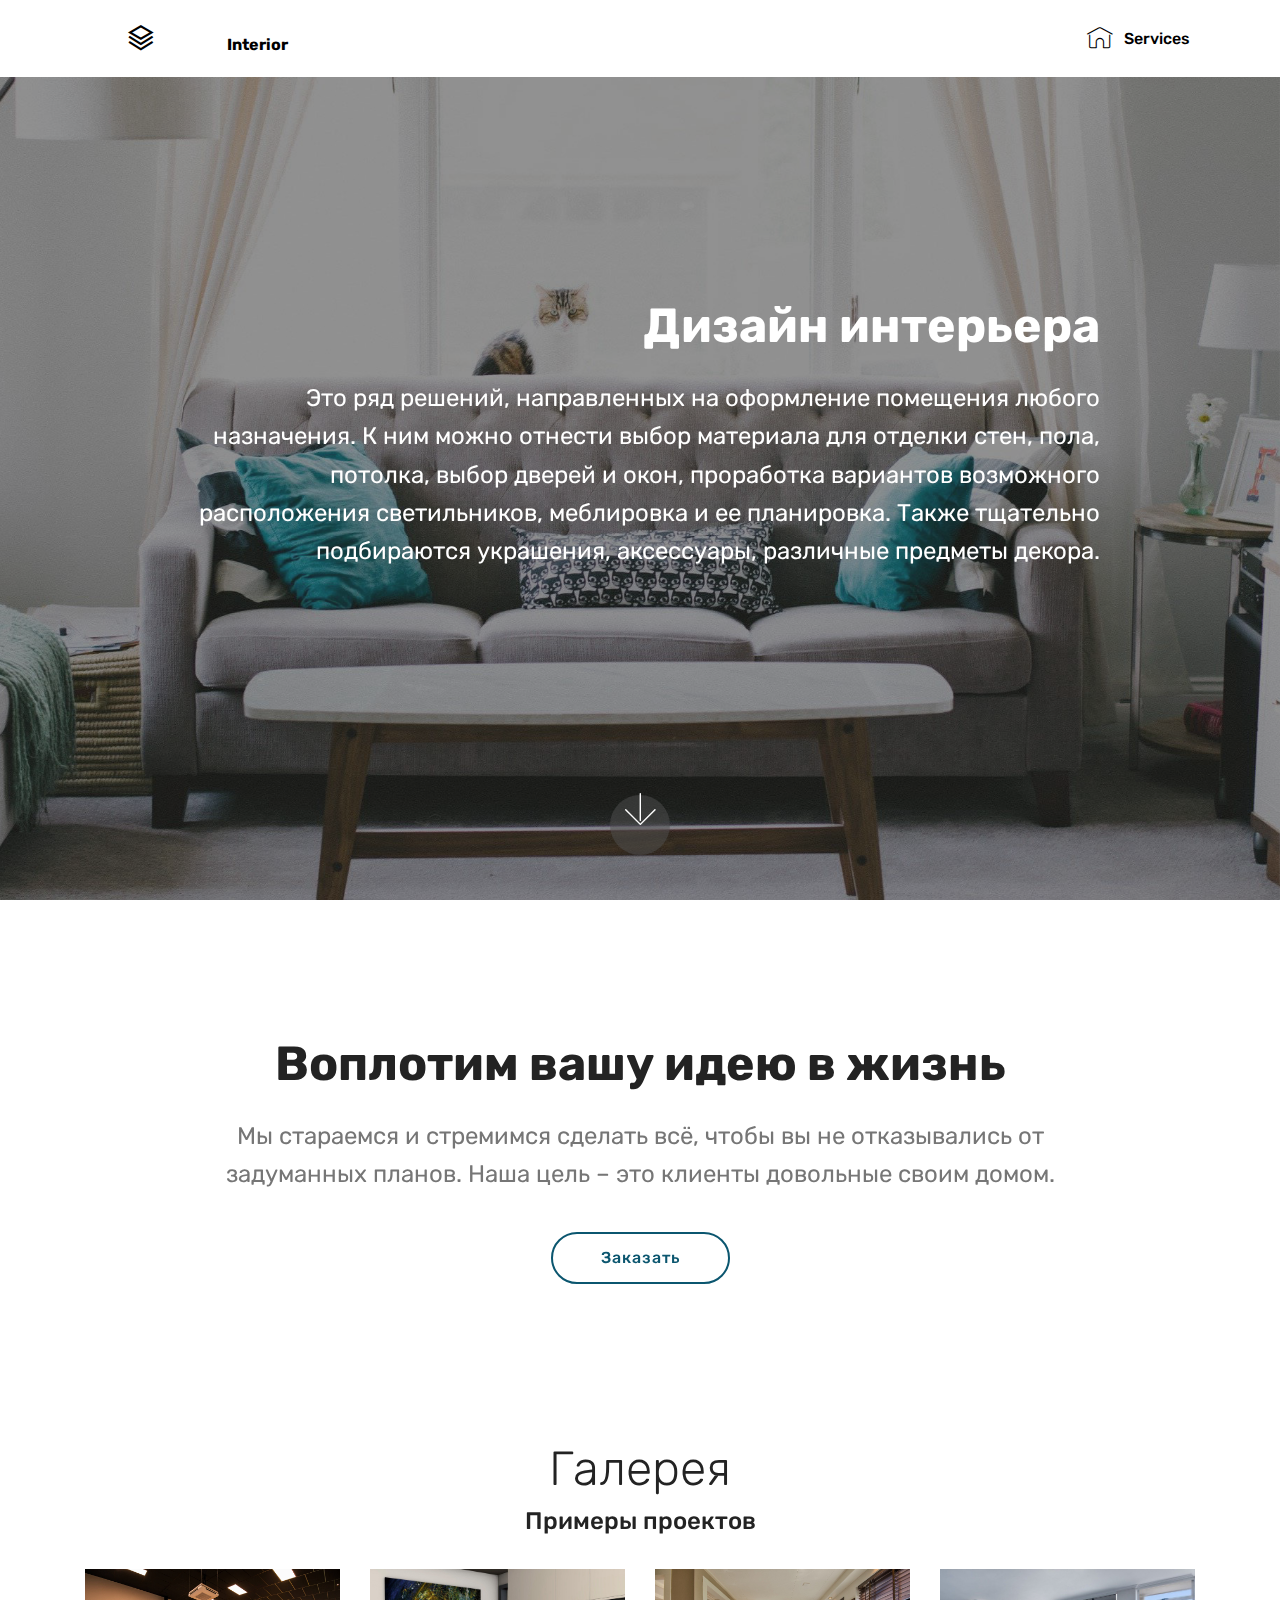
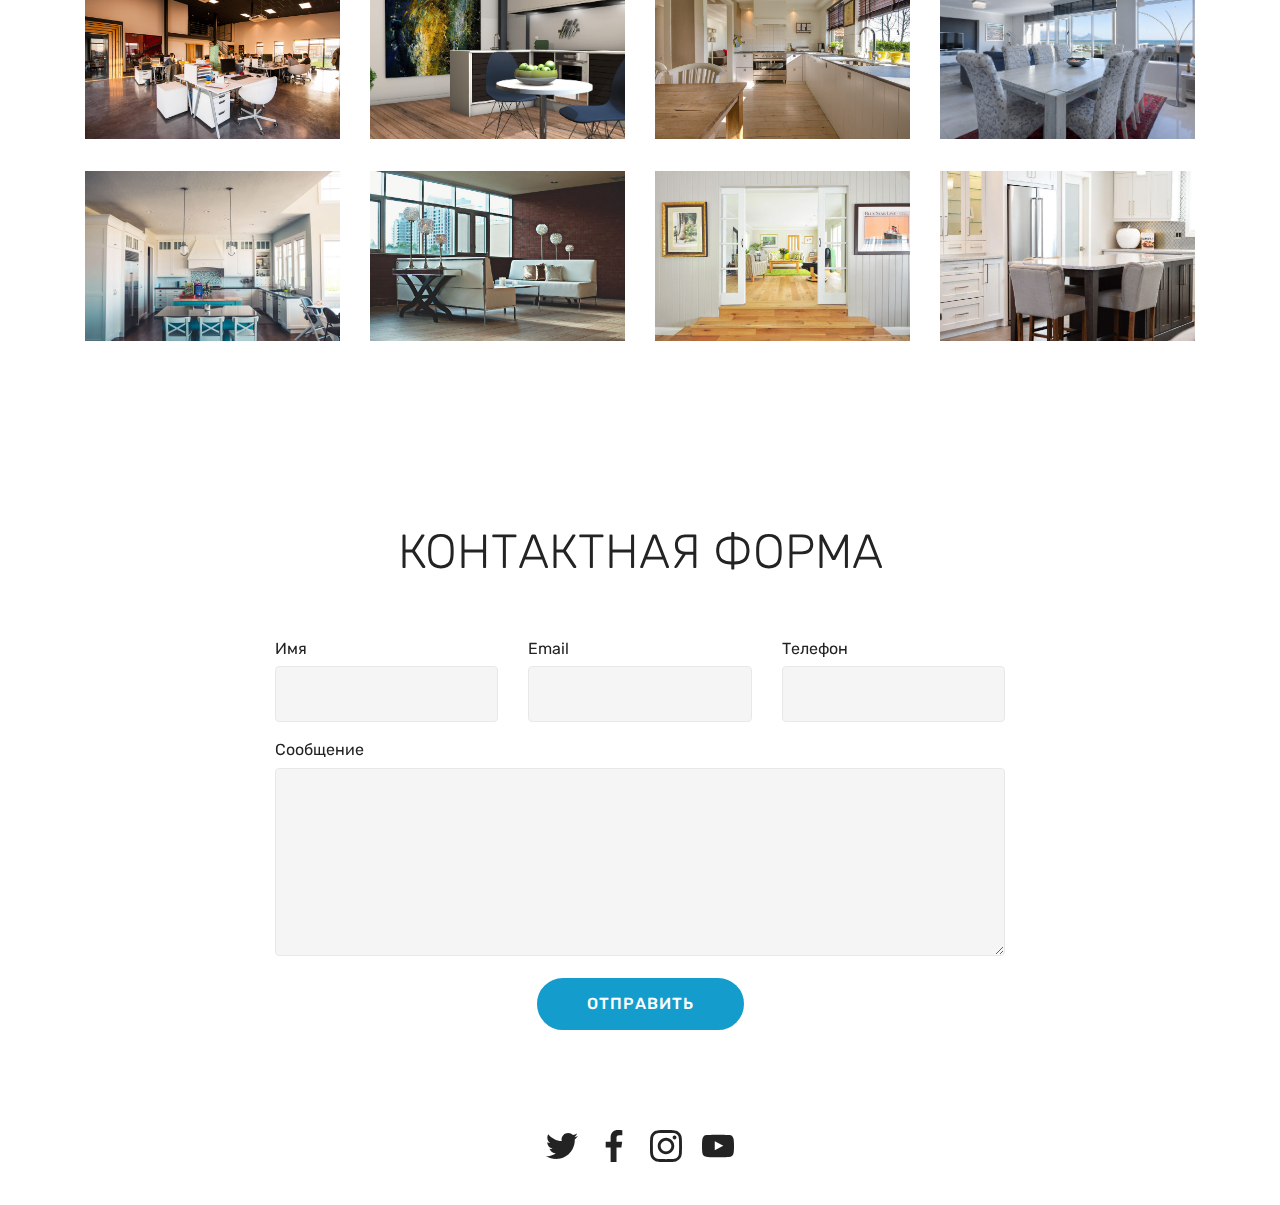
==== commit 2c3be1be: "Add files via upload" ====
--- a/index.html
+++ b/index.html
@@ -60,26 +60,22 @@
     </nav>
 </section>
 
-<section class="engine"><a href="https://mobirise.info/s">bootstrap themes</a></section><section class="cid-qTkA127IK8 mbr-fullscreen mbr-parallax-background" id="header2-1">
-
-    
-
-    
+<section class="engine"><a href="https://mobirise.info/z">best free css templates</a></section><section class="cid-sioyjjPesl mbr-fullscreen mbr-parallax-background" id="header2-w">
+
+    
+
+    <div class="mbr-overlay" style="opacity: 0.5; background-color: rgb(35, 35, 35);"></div>
 
     <div class="container align-center">
         <div class="row justify-content-md-center">
             <div class="mbr-white col-md-10">
-                <h1 class="mbr-section-title mbr-bold pb-3 mbr-fonts-style display-1">
-                    FULL SCREEN INTRO
-                </h1>
+                <h1 class="mbr-section-title mbr-bold pb-3 mbr-fonts-style display-2">
+                    Дизайн интерьера</h1>
                 
                 <p class="mbr-text pb-3 mbr-fonts-style display-5">
-                    Click any text to edit or style it. Select text to insert a link. Click blue "Gear" icon in the top right corner to hide/show buttons, text, title and change the block background. Click red "+" in the bottom right corner to add a new block. Use the top left menu to create new pages, sites and add themes.
+                    Это ряд решений, направленных на оформление помещения любого назначения. К ним можно отнести выбор материала для отделки стен, пола, потолка, выбор дверей и окон, проработка вариантов возможного расположения светильников, меблировка и ее планировка. Также тщательно подбираются украшения, аксессуары, различные предметы декора.
                 </p>
-                <div class="mbr-section-btn">
-                    <a class="btn btn-md btn-secondary display-4" href="https://mobirise.com">LEARN MORE</a>
-                    <a class="btn btn-md btn-white-outline display-4" href="https://mobirise.com">LIVE DEMO</a>
-                </div>
+                
             </div>
         </div>
     </div>
@@ -90,96 +86,207 @@
     </div>
 </section>
 
-<section class="cid-qTkAaeaxX5" id="footer1-2">
-
-    
-
-    
-
-    <div class="container">
-        <div class="media-container-row content text-white">
-            <div class="col-12 col-md-3">
-                <div class="media-wrap">
-                    <a href="https://mobirise.com/">
-                        <img src="assets/images/logo23.png" alt="Mobirise">
-                    </a>
-                </div>
-            </div>
-            <div class="col-12 col-md-3 mbr-fonts-style display-7">
-                <h5 class="pb-3">
-                    Address
-                </h5>
-                <p class="mbr-text">
-                    1234 Street Name
-                    <br>City, AA 99999
+<section class="header1 cid-sioyoiTT37" id="header16-x">
+
+    
+
+    
+
+    <div class="container">
+        <div class="row justify-content-md-center">
+            <div class="col-md-10 align-center">
+                <h1 class="mbr-section-title mbr-bold pb-3 mbr-fonts-style display-2">
+                    Воплотим вашу идею в жизнь</h1>
+                
+                <p class="mbr-text pb-3 mbr-fonts-style display-5">
+                    Мы стараемся и стремимся сделать всё, чтобы вы не отказывались от задуманных планов. Наша цель – это клиенты довольные своим домом.
                 </p>
-            </div>
-            <div class="col-12 col-md-3 mbr-fonts-style display-7">
-                <h5 class="pb-3">
-                    Contacts
-                </h5>
-                <p class="mbr-text">
-                    Email: support@mobirise.com
-                    <br>Phone: +1 (0) 000 0000 001
-                    <br>Fax: +1 (0) 000 0000 002
-                </p>
-            </div>
-            <div class="col-12 col-md-3 mbr-fonts-style display-7">
-                <h5 class="pb-3">
-                    Links
-                </h5>
-                <p class="mbr-text">
-                    <a class="text-primary" href="https://mobirise.com/">Website builder</a>
-                    <br><a class="text-primary" href="https://mobirise.com/mobirise-free-win.zip">Download for Windows</a>
-                    <br><a class="text-primary" href="https://mobirise.com/mobirise-free-mac.zip">Download for Mac</a>
-                </p>
-            </div>
-        </div>
-        <div class="footer-lower">
-            <div class="media-container-row">
-                <div class="col-sm-12">
-                    <hr>
-                </div>
-            </div>
-            <div class="media-container-row mbr-white">
-                <div class="col-sm-6 copyright">
-                    <p class="mbr-text mbr-fonts-style display-7">
-                        © Copyright 2017 Mobirise - All Rights Reserved
-                    </p>
-                </div>
-                <div class="col-md-6">
-                    <div class="social-list align-right">
-                        <div class="soc-item">
-                            <a href="https://twitter.com/mobirise" target="_blank">
-                                <span class="socicon-twitter socicon mbr-iconfont mbr-iconfont-social"></span>
+                <div class="mbr-section-btn"><a class="btn btn-md btn-primary-outline display-4" href="https://mobirise.co">Заказать</a></div>
+            </div>
+        </div>
+    </div>
+
+</section>
+
+<section class="mbr-gallery gallery5 cid-sioyrlf1tW" id="gallery5-y">
+
+    
+
+    
+
+    <div class="container">
+        <h3 class="mbr-section-title align-center mbr-fonts-style display-2">
+            Галерея
+        </h3>
+        <h4 class="mbr-section-subtitle align-center pb-4 mbr-fonts-style display-5">Примеры проектов</h4>
+        <div class="row mbr-gallery" data-toggle="modal" data-target="#sioA3y9GXn">
+            <div class="col-sm-6 col-md-4 col-lg-3 item gallery-image">
+                <div class="item-wrapper">
+                    <img class="w-100" src="assets/images/background1.jpg" alt="" data-slide-to="0" data-target="#sioA3y9itk">
+                </div>
+            </div><div class="col-sm-6 col-md-4 col-lg-3 item gallery-image">
+                <div class="item-wrapper">
+                    <img class="w-100" src="assets/images/kitchen-1687121-1920-1920x995.jpg" alt="" data-slide-to="1" data-target="#sioA3y9itk">
+                </div>
+            </div><div class="col-sm-6 col-md-4 col-lg-3 item gallery-image">
+                <div class="item-wrapper">
+                    <img class="w-100" src="assets/images/kitchen-2165756-1920-1920x1271.jpg" alt="" data-slide-to="2" data-target="#sioA3y9itk">
+                </div>
+            </div><div class="col-sm-6 col-md-4 col-lg-3 item gallery-image">
+                <div class="item-wrapper">
+                    <img class="w-100" src="assets/images/dining-room-3108037-1280-1280x762.jpg" alt="" data-slide-to="3" data-target="#sioA3y9itk">
+                </div>
+            </div>
+            <div class="col-sm-6 col-md-4 col-lg-3 item gallery-image">
+                <div class="item-wrapper">
+                    <img class="w-100" src="assets/images/kitchen-2565105-1920-510x340.jpg" alt="" data-slide-to="4" title="" data-target="#sioA3y9itk">
+                </div>
+            </div><div class="col-sm-6 col-md-4 col-lg-3 item gallery-image">
+                <div class="item-wrapper">
+                    <img class="w-100" src="assets/images/apartment-1851201-1920-1920x1275.jpg" alt="" data-slide-to="5" data-target="#sioA3y9itk">
+                </div>
+            </div>
+            <div class="col-sm-6 col-md-4 col-lg-3 item gallery-image">
+                <div class="item-wrapper">
+                    <img class="w-100" src="assets/images/home-1680800-1920-510x339.jpg" alt="" data-slide-to="6" title="" data-target="#sioA3y9itk">
+                </div>
+            </div>
+            <div class="col-sm-6 col-md-4 col-lg-3 item gallery-image">
+                <div class="item-wrapper">
+                    <img class="w-100" src="assets/images/kitchen-2174593-1920-510x334.jpg" alt="" data-slide-to="7" title="" data-target="#sioA3y9itk">
+                </div>
+            </div>
+        </div>
+
+        <div class="modal mbr-slider fade" tabindex="-1" role="dialog" aria-hidden="true" id="sioA3y9GXn">
+            <div class="modal-dialog" role="document">
+                <div class="modal-content">
+                    <div class="modal-body">
+                        <div class="carousel slide" data-ride="carousel" id="sioA3y9itk">
+                            <div class="carousel-inner">
+                                <div class="carousel-item active">
+                                    <img class="d-block w-100" src="assets/images/background15.jpg" alt="">
+                                </div><div class="carousel-item">
+                                    <img class="d-block w-100" src="assets/images/kitchen-1687121-1920-1920x995.jpg" alt="">
+                                </div><div class="carousel-item">
+                                    <img class="d-block w-100" src="assets/images/kitchen-2165756-1920-1920x1271.jpg" alt="">
+                                </div><div class="carousel-item">
+                                    <img class="d-block w-100" src="assets/images/dining-room-3108037-1280-1280x762.jpg" alt="">
+                                </div>
+                                <div class="carousel-item">
+                                    <img class="d-block w-100" src="assets/images/kitchen-2565105-1920-510x340.jpg" alt="">
+                                </div><div class="carousel-item">
+                                    <img class="d-block w-100" src="assets/images/apartment-1851201-1920-1920x1275.jpg" alt="">
+                                </div>
+                                <div class="carousel-item">
+                                    <img class="d-block w-100" src="assets/images/home-1680800-1920-510x339.jpg" alt="">
+                                </div>
+                                <div class="carousel-item">
+                                    <img class="d-block w-100" src="assets/images/kitchen-2174593-1920-510x334.jpg" alt="">
+                                </div>
+                            </div>
+                            <ol class="carousel-indicators">
+                                <li data-slide-to="0" class="active" data-target="#sioA3y9itk"></li><li data-slide-to="1" class="active" data-target="#sioA3y9itk"></li><li data-slide-to="2" class="active" data-target="#sioA3y9itk"></li><li data-slide-to="3" class="active" data-target="#sioA3y9itk"></li><li data-slide-to="4" class="active" data-target="#sioA3y9itk"></li>
+                                <li data-slide-to="5" data-target="#sioA3y9itk"></li><li data-slide-to="6" data-target="#sioA3y9itk"></li>
+                                <li data-slide-to="7" data-target="#sioA3y9itk"></li>
+                                
+                            </ol>
+                            <a role="button" href="" class="close" data-dismiss="modal" aria-label="Close">
                             </a>
-                        </div>
-                        <div class="soc-item">
-                            <a href="https://www.facebook.com/pages/Mobirise/1616226671953247" target="_blank">
-                                <span class="socicon-facebook socicon mbr-iconfont mbr-iconfont-social"></span>
+                            <a class="carousel-control-prev carousel-control" role="button" data-slide="prev" href="#sioA3y9itk">
+                                <span class="mbri-left mbr-iconfont" aria-hidden="true"></span>
+                                <span class="sr-only">Назад</span>
                             </a>
-                        </div>
-                        <div class="soc-item">
-                            <a href="https://www.youtube.com/c/mobirise" target="_blank">
-                                <span class="socicon-youtube socicon mbr-iconfont mbr-iconfont-social"></span>
+                            <a class="carousel-control-next carousel-control" role="button" data-slide="next" href="#sioA3y9itk">
+                                <span class="mbri-right mbr-iconfont" aria-hidden="true"></span>
+                                <span class="sr-only">Вперед</span>
                             </a>
                         </div>
-                        <div class="soc-item">
-                            <a href="https://instagram.com/mobirise" target="_blank">
-                                <span class="socicon-instagram socicon mbr-iconfont mbr-iconfont-social"></span>
-                            </a>
-                        </div>
-                        <div class="soc-item">
-                            <a href="https://plus.google.com/u/0/+Mobirise" target="_blank">
-                                <span class="socicon-googleplus socicon mbr-iconfont mbr-iconfont-social"></span>
-                            </a>
-                        </div>
-                        <div class="soc-item">
-                            <a href="https://www.behance.net/Mobirise" target="_blank">
-                                <span class="socicon-behance socicon mbr-iconfont mbr-iconfont-social"></span>
-                            </a>
-                        </div>
                     </div>
+                </div>
+            </div>
+        </div>
+    </div>
+</section>
+
+<section class="mbr-section form1 cid-sioyuSM3oS" id="form1-z">
+
+    
+
+    
+    <div class="container">
+        <div class="row justify-content-center">
+            <div class="title col-12 col-lg-8">
+                <h2 class="mbr-section-title align-center pb-3 mbr-fonts-style display-2">
+                    КОНТАКТНАЯ ФОРМА
+                </h2>
+                
+            </div>
+        </div>
+    </div>
+    <div class="container">
+        <div class="row justify-content-center">
+            <div class="media-container-column col-lg-8" data-form-type="formoid">
+                <!---Formbuilder Form--->
+                <form action="https://mobirise.com/" method="POST" class="mbr-form form-with-styler" data-form-title="Mobirise Form"><input type="hidden" name="email" data-form-email="true" value="KrBAYvvtaqUA9dxro2+Zhw4x0Xg5N926g6xPWLPPcXYJMcSVgTiFQdnzamj4DLA1wAxsbqE8xUf6eBRQ6obV2lVX1OA9xFKn0KPEXoK/bxIigOBeWueVAS2rPl/2skeJ">
+                    <div class="row">
+                        <div hidden="hidden" data-form-alert="" class="alert alert-success col-12">Спасибо за заполнение анкеты!</div>
+                        <div hidden="hidden" data-form-alert-danger="" class="alert alert-danger col-12">
+                        </div>
+                    </div>
+                    <div class="dragArea row">
+                        <div class="col-md-4  form-group" data-for="name">
+                            <label for="name-form1-z" class="form-control-label mbr-fonts-style display-7">Имя</label>
+                            <input type="text" name="name" data-form-field="Name" required="required" class="form-control display-7" id="name-form1-z">
+                        </div>
+                        <div class="col-md-4  form-group" data-for="email">
+                            <label for="email-form1-z" class="form-control-label mbr-fonts-style display-7">Email</label>
+                            <input type="email" name="email" data-form-field="Email" required="required" class="form-control display-7" id="email-form1-z">
+                        </div>
+                        <div data-for="phone" class="col-md-4  form-group">
+                            <label for="phone-form1-z" class="form-control-label mbr-fonts-style display-7">Телефон</label>
+                            <input type="tel" name="phone" data-form-field="Phone" class="form-control display-7" id="phone-form1-z">
+                        </div>
+                        <div data-for="message" class="col-md-12 form-group">
+                            <label for="message-form1-z" class="form-control-label mbr-fonts-style display-7">Сообщение</label>
+                            <textarea name="message" data-form-field="Message" class="form-control display-7" id="message-form1-z"></textarea>
+                        </div>
+                        <div class="col-md-12 input-group-btn align-center">
+                            <button type="submit" class="btn btn-primary btn-form display-4">ОТПРАВИТЬ</button>
+                        </div>
+                    </div>
+                </form><!---Formbuilder Form--->
+            </div>
+        </div>
+    </div>
+</section>
+
+<section class="cid-sioyyaTtff" id="social-buttons2-10">
+
+    
+
+    
+
+    <div class="container">
+        <div class="media-container-row">
+            <div class="col-md-8 align-center">
+                
+                <div class="social-list pl-0 mb-0">
+                    <a href="https://twitter.com/mobirise" target="_blank">
+                        <span class="px-2 socicon-twitter socicon mbr-iconfont mbr-iconfont-social"></span>
+                    </a>
+                    <a href="https://www.facebook.com/pages/Mobirise/1616226671953247" target="_blank">
+                        <span class="px-2 socicon-facebook socicon mbr-iconfont mbr-iconfont-social"></span>
+                    </a>
+                    <a href="https://instagram.com/mobirise" target="_blank">
+                        <span class="px-2 socicon-instagram socicon mbr-iconfont mbr-iconfont-social"></span>
+                    </a>
+                    <a href="https://www.youtube.com/c/mobirise" target="_blank">
+                        <span class="px-2 socicon-youtube socicon mbr-iconfont mbr-iconfont-social"></span>
+                    </a>
+                    <a href="https://www.behance.net/Mobirise" target="_blank">
+                        
+                    </a>
                 </div>
             </div>
         </div>
@@ -195,6 +302,7 @@
   <script src="assets/dropdown/js/navbar-dropdown.js"></script>
   <script src="assets/touchswipe/jquery.touch-swipe.min.js"></script>
   <script src="assets/parallax/jarallax.min.js"></script>
+  <script src="assets/sociallikes/social-likes.js"></script>
   <script src="assets/tether/tether.min.js"></script>
   <script src="assets/theme/js/script.js"></script>
   <script src="assets/formoid/formoid.min.js"></script>
--- a/assets/mobirise/css/mbr-additional.css
+++ b/assets/mobirise/css/mbr-additional.css
@@ -1099,509 +1099,50 @@
 .cid-qTkzRZLJNu .dropdown-item:hover {
   color: #c1c1c1 !important;
 }
-.cid-qTkA127IK8 {
-  background-image: url("../../../assets/images/background4.jpg");
-}
-.cid-qTkAaeaxX5 {
-  padding-top: 60px;
-  padding-bottom: 60px;
-  background-color: #2e2e2e;
-}
-@media (max-width: 767px) {
-  .cid-qTkAaeaxX5 .content {
-    text-align: center;
-  }
-  .cid-qTkAaeaxX5 .content > div:not(:last-child) {
-    margin-bottom: 2rem;
-  }
-}
-@media (max-width: 767px) {
-  .cid-qTkAaeaxX5 .media-wrap {
-    margin-bottom: 1rem;
-  }
-}
-.cid-qTkAaeaxX5 .media-wrap .mbr-iconfont-logo {
-  font-size: 7.5rem;
-  color: #f36;
-}
-.cid-qTkAaeaxX5 .media-wrap img {
-  height: 6rem;
-}
-@media (max-width: 767px) {
-  .cid-qTkAaeaxX5 .footer-lower .copyright {
-    margin-bottom: 1rem;
-    text-align: center;
-  }
-}
-.cid-qTkAaeaxX5 .footer-lower hr {
-  margin: 1rem 0;
-  border-color: #fff;
-  opacity: .05;
-}
-.cid-qTkAaeaxX5 .footer-lower .social-list {
-  padding-left: 0;
-  margin-bottom: 0;
-  list-style: none;
-  display: flex;
-  flex-wrap: wrap;
-  justify-content: flex-end;
-  -webkit-justify-content: flex-end;
-}
-.cid-qTkAaeaxX5 .footer-lower .social-list .mbr-iconfont-social {
-  font-size: 1.3rem;
-  color: #fff;
-}
-.cid-qTkAaeaxX5 .footer-lower .social-list .soc-item {
-  margin: 0 .5rem;
-}
-.cid-qTkAaeaxX5 .footer-lower .social-list a {
-  margin: 0;
-  opacity: .5;
-  -webkit-transition: .2s linear;
-  transition: .2s linear;
-}
-.cid-qTkAaeaxX5 .footer-lower .social-list a:hover {
-  opacity: 1;
-}
-@media (max-width: 767px) {
-  .cid-qTkAaeaxX5 .footer-lower .social-list {
-    justify-content: center;
-    -webkit-justify-content: center;
-  }
-}
-.cid-qTkzRZLJNu .navbar {
-  padding: .5rem 0;
-  background: #ffffff;
-  transition: none;
-  min-height: 77px;
-}
-.cid-qTkzRZLJNu .navbar-dropdown.bg-color.transparent.opened {
-  background: #ffffff;
-}
-.cid-qTkzRZLJNu a {
-  font-style: normal;
-}
-.cid-qTkzRZLJNu .nav-item span {
-  padding-right: 0.4em;
-  line-height: 0.5em;
-  vertical-align: text-bottom;
-  position: relative;
-  text-decoration: none;
-}
-.cid-qTkzRZLJNu .nav-item a {
-  display: flex;
-  align-items: center;
-  justify-content: center;
-  padding: 0.7rem 0 !important;
-  margin: 0rem .65rem !important;
-}
-.cid-qTkzRZLJNu .nav-item:focus,
-.cid-qTkzRZLJNu .nav-link:focus {
-  outline: none;
-}
-.cid-qTkzRZLJNu .btn {
-  padding: 0.4rem 1.5rem;
-  display: inline-flex;
-  align-items: center;
-}
-.cid-qTkzRZLJNu .btn .mbr-iconfont {
-  font-size: 1.6rem;
-}
-.cid-qTkzRZLJNu .menu-logo {
-  margin-right: auto;
-}
-.cid-qTkzRZLJNu .menu-logo .navbar-brand {
-  display: flex;
-  margin-left: 5rem;
-  padding: 0;
-  transition: padding .2s;
-  min-height: 3.8rem;
-  align-items: center;
-}
-.cid-qTkzRZLJNu .menu-logo .navbar-brand .navbar-caption-wrap {
-  display: -webkit-flex;
-  -webkit-align-items: center;
-  align-items: center;
-  word-break: break-word;
-  min-width: 7rem;
-  margin: .3rem 0;
-}
-.cid-qTkzRZLJNu .menu-logo .navbar-brand .navbar-caption-wrap .navbar-caption {
-  line-height: 1.2rem !important;
-  padding-right: 2rem;
-}
-.cid-qTkzRZLJNu .menu-logo .navbar-brand .navbar-logo {
-  font-size: 4rem;
-  transition: font-size 0.25s;
-}
-.cid-qTkzRZLJNu .menu-logo .navbar-brand .navbar-logo img {
-  display: flex;
-}
-.cid-qTkzRZLJNu .menu-logo .navbar-brand .navbar-logo .mbr-iconfont {
-  transition: font-size 0.25s;
-}
-.cid-qTkzRZLJNu .navbar-toggleable-sm .navbar-collapse {
-  justify-content: flex-end;
-  -webkit-justify-content: flex-end;
-  padding-right: 5rem;
-  width: auto;
-}
-.cid-qTkzRZLJNu .navbar-toggleable-sm .navbar-collapse .navbar-nav {
-  flex-wrap: wrap;
-  -webkit-flex-wrap: wrap;
-  padding-left: 0;
-}
-.cid-qTkzRZLJNu .navbar-toggleable-sm .navbar-collapse .navbar-nav .nav-item {
-  -webkit-align-self: center;
-  align-self: center;
-}
-.cid-qTkzRZLJNu .navbar-toggleable-sm .navbar-collapse .navbar-buttons {
-  padding-left: 0;
-  padding-bottom: 0;
-}
-.cid-qTkzRZLJNu .dropdown .dropdown-menu {
-  background: #ffffff;
-  display: none;
-  position: absolute;
-  min-width: 5rem;
-  padding-top: 1.4rem;
-  padding-bottom: 1.4rem;
-  text-align: left;
-}
-.cid-qTkzRZLJNu .dropdown .dropdown-menu .dropdown-item {
-  width: auto;
-  padding: 0.235em 1.5385em 0.235em 1.5385em !important;
-}
-.cid-qTkzRZLJNu .dropdown .dropdown-menu .dropdown-item::after {
-  right: 0.5rem;
-}
-.cid-qTkzRZLJNu .dropdown .dropdown-menu .dropdown-submenu {
-  margin: 0;
-}
-.cid-qTkzRZLJNu .dropdown.open > .dropdown-menu {
-  display: block;
-}
-.cid-qTkzRZLJNu .navbar-toggleable-sm.opened:after {
-  position: absolute;
-  width: 100vw;
-  height: 100vh;
-  content: '';
-  background-color: rgba(0, 0, 0, 0.1);
-  left: 0;
-  bottom: 0;
-  transform: translateY(100%);
-  -webkit-transform: translateY(100%);
-  z-index: 1000;
-}
-.cid-qTkzRZLJNu .navbar.navbar-short {
-  min-height: 60px;
-  transition: all .2s;
-}
-.cid-qTkzRZLJNu .navbar.navbar-short .navbar-toggler-right {
-  top: 20px;
-}
-.cid-qTkzRZLJNu .navbar.navbar-short .navbar-logo a {
-  font-size: 2.5rem !important;
-  line-height: 2.5rem;
-  transition: font-size 0.25s;
-}
-.cid-qTkzRZLJNu .navbar.navbar-short .navbar-logo a .mbr-iconfont {
-  font-size: 2.5rem !important;
-}
-.cid-qTkzRZLJNu .navbar.navbar-short .navbar-logo a img {
-  height: 3rem !important;
-}
-.cid-qTkzRZLJNu .navbar.navbar-short .navbar-brand {
-  min-height: 3rem;
-}
-.cid-qTkzRZLJNu button.navbar-toggler {
-  width: 31px;
-  height: 18px;
-  cursor: pointer;
-  transition: all .2s;
-  top: 1.5rem;
-  right: 1rem;
-}
-.cid-qTkzRZLJNu button.navbar-toggler:focus {
-  outline: none;
-}
-.cid-qTkzRZLJNu button.navbar-toggler .hamburger span {
-  position: absolute;
-  right: 0;
-  width: 30px;
-  height: 2px;
-  border-right: 5px;
-  background-color: #ffffff;
-}
-.cid-qTkzRZLJNu button.navbar-toggler .hamburger span:nth-child(1) {
-  top: 0;
-  transition: all .2s;
-}
-.cid-qTkzRZLJNu button.navbar-toggler .hamburger span:nth-child(2) {
-  top: 8px;
-  transition: all .15s;
-}
-.cid-qTkzRZLJNu button.navbar-toggler .hamburger span:nth-child(3) {
-  top: 8px;
-  transition: all .15s;
-}
-.cid-qTkzRZLJNu button.navbar-toggler .hamburger span:nth-child(4) {
-  top: 16px;
-  transition: all .2s;
-}
-.cid-qTkzRZLJNu nav.opened .hamburger span:nth-child(1) {
-  top: 8px;
-  width: 0;
-  opacity: 0;
-  right: 50%;
-  transition: all .2s;
-}
-.cid-qTkzRZLJNu nav.opened .hamburger span:nth-child(2) {
-  -webkit-transform: rotate(45deg);
-  transform: rotate(45deg);
-  transition: all .25s;
-}
-.cid-qTkzRZLJNu nav.opened .hamburger span:nth-child(3) {
-  -webkit-transform: rotate(-45deg);
-  transform: rotate(-45deg);
-  transition: all .25s;
-}
-.cid-qTkzRZLJNu nav.opened .hamburger span:nth-child(4) {
-  top: 8px;
-  width: 0;
-  opacity: 0;
-  right: 50%;
-  transition: all .2s;
-}
-.cid-qTkzRZLJNu .collapsed.navbar-expand {
-  flex-direction: column;
-}
-.cid-qTkzRZLJNu .collapsed .btn {
-  display: flex;
-}
-.cid-qTkzRZLJNu .collapsed .navbar-collapse {
-  display: none !important;
-  padding-right: 0 !important;
-}
-.cid-qTkzRZLJNu .collapsed .navbar-collapse.collapsing,
-.cid-qTkzRZLJNu .collapsed .navbar-collapse.show {
-  display: block !important;
-}
-.cid-qTkzRZLJNu .collapsed .navbar-collapse.collapsing .navbar-nav,
-.cid-qTkzRZLJNu .collapsed .navbar-collapse.show .navbar-nav {
-  display: block;
-  text-align: center;
-}
-.cid-qTkzRZLJNu .collapsed .navbar-collapse.collapsing .navbar-nav .nav-item,
-.cid-qTkzRZLJNu .collapsed .navbar-collapse.show .navbar-nav .nav-item {
-  clear: both;
-}
-.cid-qTkzRZLJNu .collapsed .navbar-collapse.collapsing .navbar-nav .nav-item:last-child,
-.cid-qTkzRZLJNu .collapsed .navbar-collapse.show .navbar-nav .nav-item:last-child {
-  margin-bottom: 1rem;
-}
-.cid-qTkzRZLJNu .collapsed .navbar-collapse.collapsing .navbar-buttons,
-.cid-qTkzRZLJNu .collapsed .navbar-collapse.show .navbar-buttons {
-  text-align: center;
-}
-.cid-qTkzRZLJNu .collapsed .navbar-collapse.collapsing .navbar-buttons:last-child,
-.cid-qTkzRZLJNu .collapsed .navbar-collapse.show .navbar-buttons:last-child {
-  margin-bottom: 1rem;
-}
-.cid-qTkzRZLJNu .collapsed button.navbar-toggler {
-  display: block;
-}
-.cid-qTkzRZLJNu .collapsed .navbar-brand {
-  margin-left: 1rem !important;
-}
-.cid-qTkzRZLJNu .collapsed .navbar-toggleable-sm {
-  flex-direction: column;
-  -webkit-flex-direction: column;
-}
-.cid-qTkzRZLJNu .collapsed .dropdown .dropdown-menu {
-  width: 100%;
-  text-align: center;
-  position: relative;
-  opacity: 0;
-  display: block;
-  height: 0;
-  visibility: hidden;
-  padding: 0;
-  transition-duration: .5s;
-  transition-property: opacity,padding,height;
-}
-.cid-qTkzRZLJNu .collapsed .dropdown.open > .dropdown-menu {
-  position: relative;
-  opacity: 1;
-  height: auto;
-  padding: 1.4rem 0;
-  visibility: visible;
-}
-.cid-qTkzRZLJNu .collapsed .dropdown .dropdown-submenu {
-  left: 0;
-  text-align: center;
-  width: 100%;
-}
-.cid-qTkzRZLJNu .collapsed .dropdown .dropdown-toggle[data-toggle="dropdown-submenu"]::after {
-  margin-top: 0;
-  position: inherit;
-  right: 0;
-  top: 50%;
-  display: inline-block;
-  width: 0;
-  height: 0;
-  margin-left: .3em;
-  vertical-align: middle;
-  content: "";
-  border-top: .30em solid;
-  border-right: .30em solid transparent;
-  border-left: .30em solid transparent;
-}
-@media (max-width: 991px) {
-  .cid-qTkzRZLJNu .navbar-expand {
-    flex-direction: column;
-  }
-  .cid-qTkzRZLJNu img {
-    height: 3.8rem !important;
-  }
-  .cid-qTkzRZLJNu .btn {
-    display: flex;
-  }
-  .cid-qTkzRZLJNu button.navbar-toggler {
-    display: block;
-  }
-  .cid-qTkzRZLJNu .navbar-brand {
-    margin-left: 1rem !important;
-  }
-  .cid-qTkzRZLJNu .navbar-toggleable-sm {
-    flex-direction: column;
-    -webkit-flex-direction: column;
-  }
-  .cid-qTkzRZLJNu .navbar-collapse {
-    display: none !important;
-    padding-right: 0 !important;
-  }
-  .cid-qTkzRZLJNu .navbar-collapse.collapsing,
-  .cid-qTkzRZLJNu .navbar-collapse.show {
-    display: block !important;
-  }
-  .cid-qTkzRZLJNu .navbar-collapse.collapsing .navbar-nav,
-  .cid-qTkzRZLJNu .navbar-collapse.show .navbar-nav {
-    display: block;
-    text-align: center;
-  }
-  .cid-qTkzRZLJNu .navbar-collapse.collapsing .navbar-nav .nav-item,
-  .cid-qTkzRZLJNu .navbar-collapse.show .navbar-nav .nav-item {
-    clear: both;
-  }
-  .cid-qTkzRZLJNu .navbar-collapse.collapsing .navbar-nav .nav-item:last-child,
-  .cid-qTkzRZLJNu .navbar-collapse.show .navbar-nav .nav-item:last-child {
-    margin-bottom: 1rem;
-  }
-  .cid-qTkzRZLJNu .navbar-collapse.collapsing .navbar-buttons,
-  .cid-qTkzRZLJNu .navbar-collapse.show .navbar-buttons {
-    text-align: center;
-  }
-  .cid-qTkzRZLJNu .navbar-collapse.collapsing .navbar-buttons:last-child,
-  .cid-qTkzRZLJNu .navbar-collapse.show .navbar-buttons:last-child {
-    margin-bottom: 1rem;
-  }
-  .cid-qTkzRZLJNu .dropdown .dropdown-menu {
-    width: 100%;
-    text-align: center;
-    position: relative;
-    opacity: 0;
-    display: block;
-    height: 0;
-    visibility: hidden;
-    padding: 0;
-    transition-duration: .5s;
-    transition-property: opacity,padding,height;
-  }
-  .cid-qTkzRZLJNu .dropdown.open > .dropdown-menu {
-    position: relative;
-    opacity: 1;
-    height: auto;
-    padding: 1.4rem 0;
-    visibility: visible;
-  }
-  .cid-qTkzRZLJNu .dropdown .dropdown-submenu {
-    left: 0;
-    text-align: center;
-    width: 100%;
-  }
-  .cid-qTkzRZLJNu .dropdown .dropdown-toggle[data-toggle="dropdown-submenu"]::after {
-    margin-top: 0;
-    position: inherit;
-    right: 0;
-    top: 50%;
-    display: inline-block;
-    width: 0;
-    height: 0;
-    margin-left: .3em;
-    vertical-align: middle;
-    content: "";
-    border-top: .30em solid;
-    border-right: .30em solid transparent;
-    border-left: .30em solid transparent;
-  }
-}
-@media (min-width: 767px) {
-  .cid-qTkzRZLJNu .menu-logo {
-    flex-shrink: 0;
-  }
-}
-.cid-qTkzRZLJNu .navbar-collapse {
-  flex-basis: auto;
-}
-.cid-qTkzRZLJNu .nav-link:hover,
-.cid-qTkzRZLJNu .dropdown-item:hover {
-  color: #c1c1c1 !important;
-}
-.cid-sibpOItd3V {
+.cid-sioyjjPesl {
   background-image: url("../../../assets/images/living-room-2569325-1920-1920x1280.jpg");
 }
-.cid-sibpOItd3V H1 {
+.cid-sioyjjPesl H1 {
   text-align: right;
 }
-.cid-sibpOItd3V .mbr-text,
-.cid-sibpOItd3V .mbr-section-btn {
+.cid-sioyjjPesl .mbr-text,
+.cid-sioyjjPesl .mbr-section-btn {
   text-align: right;
 }
-.cid-siomOCZdZL {
+.cid-sioyoiTT37 {
   padding-top: 135px;
   padding-bottom: 60px;
   background-color: #ffffff;
 }
-.cid-siomOCZdZL P {
+.cid-sioyoiTT37 P {
   color: #767676;
 }
-.cid-sibuTdFs87 {
-  padding-top: 75px;
+.cid-sioyrlf1tW {
+  padding-top: 90px;
   padding-bottom: 90px;
   background-color: #ffffff;
 }
-.cid-sibuTdFs87 .item {
+.cid-sioyrlf1tW .item {
   padding-bottom: 2rem;
 }
-.cid-sibuTdFs87 .item-wrapper {
+.cid-sioyrlf1tW .item-wrapper {
   height: 100%;
 }
-.cid-sibuTdFs87 .item-wrapper img {
+.cid-sioyrlf1tW .item-wrapper img {
   height: 100%;
   object-fit: cover;
 }
-.cid-sibuTdFs87 .carousel-control,
-.cid-sibuTdFs87 .close {
+.cid-sioyrlf1tW .carousel-control,
+.cid-sioyrlf1tW .close {
   background: #1b1b1b;
 }
-.cid-sibuTdFs87 .carousel-control-prev {
+.cid-sioyrlf1tW .carousel-control-prev {
   margin-left: 2.5rem;
 }
-.cid-sibuTdFs87 .carousel-control-next {
+.cid-sioyrlf1tW .carousel-control-next {
   margin-right: 2.5rem;
 }
-.cid-sibuTdFs87 .close {
+.cid-sioyrlf1tW .close {
   position: fixed;
   opacity: .5;
   font-size: 35px;
@@ -1623,15 +1164,15 @@
   transition: opacity .3s ease;
   font-family: 'MobiriseIcons';
 }
-.cid-sibuTdFs87 .close::before {
+.cid-sioyrlf1tW .close::before {
   content: '\e91a';
 }
-.cid-sibuTdFs87 .close:hover {
+.cid-sioyrlf1tW .close:hover {
   opacity: 1;
   background: #000;
   color: #fff;
 }
-.cid-sibuTdFs87 .carousel-control {
+.cid-sioyrlf1tW .carousel-control {
   position: fixed;
   width: 70px;
   height: 70px;
@@ -1649,62 +1190,62 @@
   -o-transition: all 0.2s ease-in-out 0s;
   transition: all 0.2s ease-in-out 0s;
 }
-.cid-sibuTdFs87 .carousel-inner > .active {
+.cid-sioyrlf1tW .carousel-inner > .active {
   display: block;
 }
-.cid-sibuTdFs87 .carousel-control.left {
+.cid-sioyrlf1tW .carousel-control.left {
   left: 0;
   margin-left: 2.5rem;
 }
-.cid-sibuTdFs87 .carousel-control.right {
+.cid-sioyrlf1tW .carousel-control.right {
   right: 0;
   margin-right: 2.5rem;
 }
-.cid-sibuTdFs87 .carousel-control .icon-next,
-.cid-sibuTdFs87 .carousel-control .icon-prev {
+.cid-sioyrlf1tW .carousel-control .icon-next,
+.cid-sioyrlf1tW .carousel-control .icon-prev {
   margin-top: -18px;
   font-size: 40px;
   line-height: 27px;
 }
-.cid-sibuTdFs87 .carousel-control:hover {
+.cid-sioyrlf1tW .carousel-control:hover {
   background: #1b1b1b;
   color: #fff;
   opacity: 1;
 }
 @media (max-width: 768px) {
-  .cid-sibuTdFs87 .carousel-control,
-  .cid-sibuTdFs87 .carousel-indicators,
-  .cid-sibuTdFs87 .modal .close {
+  .cid-sioyrlf1tW .carousel-control,
+  .cid-sioyrlf1tW .carousel-indicators,
+  .cid-sioyrlf1tW .modal .close {
     position: fixed;
   }
 }
 @media (max-width: 767px) {
-  .cid-sibuTdFs87 .mbr-slider .carousel-control {
+  .cid-sioyrlf1tW .mbr-slider .carousel-control {
     top: auto;
     bottom: 20px;
   }
-  .cid-sibuTdFs87 .mbr-slider > .container .carousel-control {
+  .cid-sioyrlf1tW .mbr-slider > .container .carousel-control {
     margin-bottom: 0;
   }
 }
-.cid-sibuTdFs87 .carousel-indicators {
+.cid-sioyrlf1tW .carousel-indicators {
   bottom: 0;
   margin-bottom: 3px;
 }
 @media (max-width: 991px) {
-  .cid-sibuTdFs87 .carousel-indicators {
+  .cid-sioyrlf1tW .carousel-indicators {
     margin-bottom: 3.625rem !important;
     padding-left: 2.5rem;
     padding-right: 2.5rem;
   }
 }
 @media (max-width: 767px) {
-  .cid-sibuTdFs87 .carousel-indicators {
+  .cid-sioyrlf1tW .carousel-indicators {
     display: none;
   }
 }
-.cid-sibuTdFs87 .carousel-indicators .active,
-.cid-sibuTdFs87 .carousel-indicators li {
+.cid-sioyrlf1tW .carousel-indicators .active,
+.cid-sioyrlf1tW .carousel-indicators li {
   width: 7px;
   height: 7px;
   margin: 3px;
@@ -1712,95 +1253,91 @@
   opacity: .5;
   border: 4px solid #1b1b1b;
 }
-.cid-sibuTdFs87 .carousel-indicators .active {
+.cid-sioyrlf1tW .carousel-indicators .active {
   background: #fff;
 }
-.cid-sibuTdFs87 .carousel-indicators li {
+.cid-sioyrlf1tW .carousel-indicators li {
   max-width: 15px;
   max-height: 15px;
   border-radius: 50%;
 }
-.cid-sibuTdFs87 .modal {
+.cid-sioyrlf1tW .modal {
   padding-left: 0 !important;
   position: fixed;
   overflow: hidden;
   padding-right: 0 !important;
 }
-.cid-sibuTdFs87 .modal-dialog {
+.cid-sioyrlf1tW .modal-dialog {
   margin: 0 auto;
   max-width: 100%;
   padding-left: 1rem;
   padding-right: 1rem;
 }
-.cid-sibuTdFs87 .modal-content {
+.cid-sioyrlf1tW .modal-content {
   border-radius: 0;
   border: none;
   background: transparent;
 }
-.cid-sibuTdFs87 .modal-body {
+.cid-sioyrlf1tW .modal-body {
   padding: 0;
   display: flex;
   align-items: center;
 }
-.cid-sibuTdFs87 .modal-body img {
+.cid-sioyrlf1tW .modal-body img {
   width: 100%;
   object-fit: contain;
   max-height: calc(98.25vh);
   height: fit-content;
 }
-.cid-sibuTdFs87 .carousel {
+.cid-sioyrlf1tW .carousel {
   width: 100%;
 }
-.cid-sibuTdFs87 .modal-backdrop.in {
+.cid-sioyrlf1tW .modal-backdrop.in {
   opacity: .8;
 }
-.cid-sibuTdFs87 .modal.fade .modal-dialog {
+.cid-sioyrlf1tW .modal.fade .modal-dialog {
   -webkit-transition: margin-top 0.3s ease-out;
   -moz-transition: margin-top 0.3s ease-out;
   -o-transition: margin-top 0.3s ease-out;
   transition: margin-top 0.3s ease-out;
 }
-.cid-sibuTdFs87 .modal.fade .modal-dialog,
-.cid-sibuTdFs87 .modal.in .modal-dialog {
+.cid-sioyrlf1tW .modal.fade .modal-dialog,
+.cid-sioyrlf1tW .modal.in .modal-dialog {
   -webkit-transform: none;
   -ms-transform: none;
   -o-transform: none;
   transform: none;
 }
-.cid-sibuTdFs87 H4 {
-  color: #cccccc;
-  text-align: center;
-}
-.cid-sibqhUwk9F {
+.cid-sioyuSM3oS {
   padding-top: 60px;
   padding-bottom: 60px;
   background-color: #ffffff;
 }
-.cid-sibqhUwk9F .title {
+.cid-sioyuSM3oS .title {
   margin-bottom: 2rem;
 }
-.cid-sibqhUwk9F .mbr-section-subtitle {
+.cid-sioyuSM3oS .mbr-section-subtitle {
   color: #767676;
 }
-.cid-sibqhUwk9F a:not([href]):not([tabindex]) {
+.cid-sioyuSM3oS a:not([href]):not([tabindex]) {
   color: #fff;
   border-radius: 3px;
 }
-.cid-sibqhUwk9F a.btn-white:not([href]):not([tabindex]) {
+.cid-sioyuSM3oS a.btn-white:not([href]):not([tabindex]) {
   color: #333;
 }
-.cid-sibqhUwk9F textarea.form-control {
+.cid-sioyuSM3oS textarea.form-control {
   min-height: 188px;
 }
-.cid-sibqmVvBNJ {
+.cid-sioyyaTtff {
   padding-top: 30px;
   padding-bottom: 30px;
   background: linear-gradient(0deg, #ffffff, #ffffff);
 }
-.cid-sibqmVvBNJ .mbr-iconfont-social {
+.cid-sioyyaTtff .mbr-iconfont-social {
   font-size: 32px;
   color: #232323;
 }
-.cid-sibqmVvBNJ .social-list a:focus {
+.cid-sioyyaTtff .social-list a:focus {
   text-decoration: none;
 }
--- a/assets/mobirise/css/mbr-additional.css
+++ b/assets/mobirise/css/mbr-additional.css
@@ -1099,509 +1099,50 @@
 .cid-qTkzRZLJNu .dropdown-item:hover {
   color: #c1c1c1 !important;
 }
-.cid-qTkA127IK8 {
-  background-image: url("../../../assets/images/background4.jpg");
-}
-.cid-qTkAaeaxX5 {
-  padding-top: 60px;
-  padding-bottom: 60px;
-  background-color: #2e2e2e;
-}
-@media (max-width: 767px) {
-  .cid-qTkAaeaxX5 .content {
-    text-align: center;
-  }
-  .cid-qTkAaeaxX5 .content > div:not(:last-child) {
-    margin-bottom: 2rem;
-  }
-}
-@media (max-width: 767px) {
-  .cid-qTkAaeaxX5 .media-wrap {
-    margin-bottom: 1rem;
-  }
-}
-.cid-qTkAaeaxX5 .media-wrap .mbr-iconfont-logo {
-  font-size: 7.5rem;
-  color: #f36;
-}
-.cid-qTkAaeaxX5 .media-wrap img {
-  height: 6rem;
-}
-@media (max-width: 767px) {
-  .cid-qTkAaeaxX5 .footer-lower .copyright {
-    margin-bottom: 1rem;
-    text-align: center;
-  }
-}
-.cid-qTkAaeaxX5 .footer-lower hr {
-  margin: 1rem 0;
-  border-color: #fff;
-  opacity: .05;
-}
-.cid-qTkAaeaxX5 .footer-lower .social-list {
-  padding-left: 0;
-  margin-bottom: 0;
-  list-style: none;
-  display: flex;
-  flex-wrap: wrap;
-  justify-content: flex-end;
-  -webkit-justify-content: flex-end;
-}
-.cid-qTkAaeaxX5 .footer-lower .social-list .mbr-iconfont-social {
-  font-size: 1.3rem;
-  color: #fff;
-}
-.cid-qTkAaeaxX5 .footer-lower .social-list .soc-item {
-  margin: 0 .5rem;
-}
-.cid-qTkAaeaxX5 .footer-lower .social-list a {
-  margin: 0;
-  opacity: .5;
-  -webkit-transition: .2s linear;
-  transition: .2s linear;
-}
-.cid-qTkAaeaxX5 .footer-lower .social-list a:hover {
-  opacity: 1;
-}
-@media (max-width: 767px) {
-  .cid-qTkAaeaxX5 .footer-lower .social-list {
-    justify-content: center;
-    -webkit-justify-content: center;
-  }
-}
-.cid-qTkzRZLJNu .navbar {
-  padding: .5rem 0;
-  background: #ffffff;
-  transition: none;
-  min-height: 77px;
-}
-.cid-qTkzRZLJNu .navbar-dropdown.bg-color.transparent.opened {
-  background: #ffffff;
-}
-.cid-qTkzRZLJNu a {
-  font-style: normal;
-}
-.cid-qTkzRZLJNu .nav-item span {
-  padding-right: 0.4em;
-  line-height: 0.5em;
-  vertical-align: text-bottom;
-  position: relative;
-  text-decoration: none;
-}
-.cid-qTkzRZLJNu .nav-item a {
-  display: flex;
-  align-items: center;
-  justify-content: center;
-  padding: 0.7rem 0 !important;
-  margin: 0rem .65rem !important;
-}
-.cid-qTkzRZLJNu .nav-item:focus,
-.cid-qTkzRZLJNu .nav-link:focus {
-  outline: none;
-}
-.cid-qTkzRZLJNu .btn {
-  padding: 0.4rem 1.5rem;
-  display: inline-flex;
-  align-items: center;
-}
-.cid-qTkzRZLJNu .btn .mbr-iconfont {
-  font-size: 1.6rem;
-}
-.cid-qTkzRZLJNu .menu-logo {
-  margin-right: auto;
-}
-.cid-qTkzRZLJNu .menu-logo .navbar-brand {
-  display: flex;
-  margin-left: 5rem;
-  padding: 0;
-  transition: padding .2s;
-  min-height: 3.8rem;
-  align-items: center;
-}
-.cid-qTkzRZLJNu .menu-logo .navbar-brand .navbar-caption-wrap {
-  display: -webkit-flex;
-  -webkit-align-items: center;
-  align-items: center;
-  word-break: break-word;
-  min-width: 7rem;
-  margin: .3rem 0;
-}
-.cid-qTkzRZLJNu .menu-logo .navbar-brand .navbar-caption-wrap .navbar-caption {
-  line-height: 1.2rem !important;
-  padding-right: 2rem;
-}
-.cid-qTkzRZLJNu .menu-logo .navbar-brand .navbar-logo {
-  font-size: 4rem;
-  transition: font-size 0.25s;
-}
-.cid-qTkzRZLJNu .menu-logo .navbar-brand .navbar-logo img {
-  display: flex;
-}
-.cid-qTkzRZLJNu .menu-logo .navbar-brand .navbar-logo .mbr-iconfont {
-  transition: font-size 0.25s;
-}
-.cid-qTkzRZLJNu .navbar-toggleable-sm .navbar-collapse {
-  justify-content: flex-end;
-  -webkit-justify-content: flex-end;
-  padding-right: 5rem;
-  width: auto;
-}
-.cid-qTkzRZLJNu .navbar-toggleable-sm .navbar-collapse .navbar-nav {
-  flex-wrap: wrap;
-  -webkit-flex-wrap: wrap;
-  padding-left: 0;
-}
-.cid-qTkzRZLJNu .navbar-toggleable-sm .navbar-collapse .navbar-nav .nav-item {
-  -webkit-align-self: center;
-  align-self: center;
-}
-.cid-qTkzRZLJNu .navbar-toggleable-sm .navbar-collapse .navbar-buttons {
-  padding-left: 0;
-  padding-bottom: 0;
-}
-.cid-qTkzRZLJNu .dropdown .dropdown-menu {
-  background: #ffffff;
-  display: none;
-  position: absolute;
-  min-width: 5rem;
-  padding-top: 1.4rem;
-  padding-bottom: 1.4rem;
-  text-align: left;
-}
-.cid-qTkzRZLJNu .dropdown .dropdown-menu .dropdown-item {
-  width: auto;
-  padding: 0.235em 1.5385em 0.235em 1.5385em !important;
-}
-.cid-qTkzRZLJNu .dropdown .dropdown-menu .dropdown-item::after {
-  right: 0.5rem;
-}
-.cid-qTkzRZLJNu .dropdown .dropdown-menu .dropdown-submenu {
-  margin: 0;
-}
-.cid-qTkzRZLJNu .dropdown.open > .dropdown-menu {
-  display: block;
-}
-.cid-qTkzRZLJNu .navbar-toggleable-sm.opened:after {
-  position: absolute;
-  width: 100vw;
-  height: 100vh;
-  content: '';
-  background-color: rgba(0, 0, 0, 0.1);
-  left: 0;
-  bottom: 0;
-  transform: translateY(100%);
-  -webkit-transform: translateY(100%);
-  z-index: 1000;
-}
-.cid-qTkzRZLJNu .navbar.navbar-short {
-  min-height: 60px;
-  transition: all .2s;
-}
-.cid-qTkzRZLJNu .navbar.navbar-short .navbar-toggler-right {
-  top: 20px;
-}
-.cid-qTkzRZLJNu .navbar.navbar-short .navbar-logo a {
-  font-size: 2.5rem !important;
-  line-height: 2.5rem;
-  transition: font-size 0.25s;
-}
-.cid-qTkzRZLJNu .navbar.navbar-short .navbar-logo a .mbr-iconfont {
-  font-size: 2.5rem !important;
-}
-.cid-qTkzRZLJNu .navbar.navbar-short .navbar-logo a img {
-  height: 3rem !important;
-}
-.cid-qTkzRZLJNu .navbar.navbar-short .navbar-brand {
-  min-height: 3rem;
-}
-.cid-qTkzRZLJNu button.navbar-toggler {
-  width: 31px;
-  height: 18px;
-  cursor: pointer;
-  transition: all .2s;
-  top: 1.5rem;
-  right: 1rem;
-}
-.cid-qTkzRZLJNu button.navbar-toggler:focus {
-  outline: none;
-}
-.cid-qTkzRZLJNu button.navbar-toggler .hamburger span {
-  position: absolute;
-  right: 0;
-  width: 30px;
-  height: 2px;
-  border-right: 5px;
-  background-color: #ffffff;
-}
-.cid-qTkzRZLJNu button.navbar-toggler .hamburger span:nth-child(1) {
-  top: 0;
-  transition: all .2s;
-}
-.cid-qTkzRZLJNu button.navbar-toggler .hamburger span:nth-child(2) {
-  top: 8px;
-  transition: all .15s;
-}
-.cid-qTkzRZLJNu button.navbar-toggler .hamburger span:nth-child(3) {
-  top: 8px;
-  transition: all .15s;
-}
-.cid-qTkzRZLJNu button.navbar-toggler .hamburger span:nth-child(4) {
-  top: 16px;
-  transition: all .2s;
-}
-.cid-qTkzRZLJNu nav.opened .hamburger span:nth-child(1) {
-  top: 8px;
-  width: 0;
-  opacity: 0;
-  right: 50%;
-  transition: all .2s;
-}
-.cid-qTkzRZLJNu nav.opened .hamburger span:nth-child(2) {
-  -webkit-transform: rotate(45deg);
-  transform: rotate(45deg);
-  transition: all .25s;
-}
-.cid-qTkzRZLJNu nav.opened .hamburger span:nth-child(3) {
-  -webkit-transform: rotate(-45deg);
-  transform: rotate(-45deg);
-  transition: all .25s;
-}
-.cid-qTkzRZLJNu nav.opened .hamburger span:nth-child(4) {
-  top: 8px;
-  width: 0;
-  opacity: 0;
-  right: 50%;
-  transition: all .2s;
-}
-.cid-qTkzRZLJNu .collapsed.navbar-expand {
-  flex-direction: column;
-}
-.cid-qTkzRZLJNu .collapsed .btn {
-  display: flex;
-}
-.cid-qTkzRZLJNu .collapsed .navbar-collapse {
-  display: none !important;
-  padding-right: 0 !important;
-}
-.cid-qTkzRZLJNu .collapsed .navbar-collapse.collapsing,
-.cid-qTkzRZLJNu .collapsed .navbar-collapse.show {
-  display: block !important;
-}
-.cid-qTkzRZLJNu .collapsed .navbar-collapse.collapsing .navbar-nav,
-.cid-qTkzRZLJNu .collapsed .navbar-collapse.show .navbar-nav {
-  display: block;
-  text-align: center;
-}
-.cid-qTkzRZLJNu .collapsed .navbar-collapse.collapsing .navbar-nav .nav-item,
-.cid-qTkzRZLJNu .collapsed .navbar-collapse.show .navbar-nav .nav-item {
-  clear: both;
-}
-.cid-qTkzRZLJNu .collapsed .navbar-collapse.collapsing .navbar-nav .nav-item:last-child,
-.cid-qTkzRZLJNu .collapsed .navbar-collapse.show .navbar-nav .nav-item:last-child {
-  margin-bottom: 1rem;
-}
-.cid-qTkzRZLJNu .collapsed .navbar-collapse.collapsing .navbar-buttons,
-.cid-qTkzRZLJNu .collapsed .navbar-collapse.show .navbar-buttons {
-  text-align: center;
-}
-.cid-qTkzRZLJNu .collapsed .navbar-collapse.collapsing .navbar-buttons:last-child,
-.cid-qTkzRZLJNu .collapsed .navbar-collapse.show .navbar-buttons:last-child {
-  margin-bottom: 1rem;
-}
-.cid-qTkzRZLJNu .collapsed button.navbar-toggler {
-  display: block;
-}
-.cid-qTkzRZLJNu .collapsed .navbar-brand {
-  margin-left: 1rem !important;
-}
-.cid-qTkzRZLJNu .collapsed .navbar-toggleable-sm {
-  flex-direction: column;
-  -webkit-flex-direction: column;
-}
-.cid-qTkzRZLJNu .collapsed .dropdown .dropdown-menu {
-  width: 100%;
-  text-align: center;
-  position: relative;
-  opacity: 0;
-  display: block;
-  height: 0;
-  visibility: hidden;
-  padding: 0;
-  transition-duration: .5s;
-  transition-property: opacity,padding,height;
-}
-.cid-qTkzRZLJNu .collapsed .dropdown.open > .dropdown-menu {
-  position: relative;
-  opacity: 1;
-  height: auto;
-  padding: 1.4rem 0;
-  visibility: visible;
-}
-.cid-qTkzRZLJNu .collapsed .dropdown .dropdown-submenu {
-  left: 0;
-  text-align: center;
-  width: 100%;
-}
-.cid-qTkzRZLJNu .collapsed .dropdown .dropdown-toggle[data-toggle="dropdown-submenu"]::after {
-  margin-top: 0;
-  position: inherit;
-  right: 0;
-  top: 50%;
-  display: inline-block;
-  width: 0;
-  height: 0;
-  margin-left: .3em;
-  vertical-align: middle;
-  content: "";
-  border-top: .30em solid;
-  border-right: .30em solid transparent;
-  border-left: .30em solid transparent;
-}
-@media (max-width: 991px) {
-  .cid-qTkzRZLJNu .navbar-expand {
-    flex-direction: column;
-  }
-  .cid-qTkzRZLJNu img {
-    height: 3.8rem !important;
-  }
-  .cid-qTkzRZLJNu .btn {
-    display: flex;
-  }
-  .cid-qTkzRZLJNu button.navbar-toggler {
-    display: block;
-  }
-  .cid-qTkzRZLJNu .navbar-brand {
-    margin-left: 1rem !important;
-  }
-  .cid-qTkzRZLJNu .navbar-toggleable-sm {
-    flex-direction: column;
-    -webkit-flex-direction: column;
-  }
-  .cid-qTkzRZLJNu .navbar-collapse {
-    display: none !important;
-    padding-right: 0 !important;
-  }
-  .cid-qTkzRZLJNu .navbar-collapse.collapsing,
-  .cid-qTkzRZLJNu .navbar-collapse.show {
-    display: block !important;
-  }
-  .cid-qTkzRZLJNu .navbar-collapse.collapsing .navbar-nav,
-  .cid-qTkzRZLJNu .navbar-collapse.show .navbar-nav {
-    display: block;
-    text-align: center;
-  }
-  .cid-qTkzRZLJNu .navbar-collapse.collapsing .navbar-nav .nav-item,
-  .cid-qTkzRZLJNu .navbar-collapse.show .navbar-nav .nav-item {
-    clear: both;
-  }
-  .cid-qTkzRZLJNu .navbar-collapse.collapsing .navbar-nav .nav-item:last-child,
-  .cid-qTkzRZLJNu .navbar-collapse.show .navbar-nav .nav-item:last-child {
-    margin-bottom: 1rem;
-  }
-  .cid-qTkzRZLJNu .navbar-collapse.collapsing .navbar-buttons,
-  .cid-qTkzRZLJNu .navbar-collapse.show .navbar-buttons {
-    text-align: center;
-  }
-  .cid-qTkzRZLJNu .navbar-collapse.collapsing .navbar-buttons:last-child,
-  .cid-qTkzRZLJNu .navbar-collapse.show .navbar-buttons:last-child {
-    margin-bottom: 1rem;
-  }
-  .cid-qTkzRZLJNu .dropdown .dropdown-menu {
-    width: 100%;
-    text-align: center;
-    position: relative;
-    opacity: 0;
-    display: block;
-    height: 0;
-    visibility: hidden;
-    padding: 0;
-    transition-duration: .5s;
-    transition-property: opacity,padding,height;
-  }
-  .cid-qTkzRZLJNu .dropdown.open > .dropdown-menu {
-    position: relative;
-    opacity: 1;
-    height: auto;
-    padding: 1.4rem 0;
-    visibility: visible;
-  }
-  .cid-qTkzRZLJNu .dropdown .dropdown-submenu {
-    left: 0;
-    text-align: center;
-    width: 100%;
-  }
-  .cid-qTkzRZLJNu .dropdown .dropdown-toggle[data-toggle="dropdown-submenu"]::after {
-    margin-top: 0;
-    position: inherit;
-    right: 0;
-    top: 50%;
-    display: inline-block;
-    width: 0;
-    height: 0;
-    margin-left: .3em;
-    vertical-align: middle;
-    content: "";
-    border-top: .30em solid;
-    border-right: .30em solid transparent;
-    border-left: .30em solid transparent;
-  }
-}
-@media (min-width: 767px) {
-  .cid-qTkzRZLJNu .menu-logo {
-    flex-shrink: 0;
-  }
-}
-.cid-qTkzRZLJNu .navbar-collapse {
-  flex-basis: auto;
-}
-.cid-qTkzRZLJNu .nav-link:hover,
-.cid-qTkzRZLJNu .dropdown-item:hover {
-  color: #c1c1c1 !important;
-}
-.cid-sibpOItd3V {
+.cid-sioyjjPesl {
   background-image: url("../../../assets/images/living-room-2569325-1920-1920x1280.jpg");
 }
-.cid-sibpOItd3V H1 {
+.cid-sioyjjPesl H1 {
   text-align: right;
 }
-.cid-sibpOItd3V .mbr-text,
-.cid-sibpOItd3V .mbr-section-btn {
+.cid-sioyjjPesl .mbr-text,
+.cid-sioyjjPesl .mbr-section-btn {
   text-align: right;
 }
-.cid-siomOCZdZL {
+.cid-sioyoiTT37 {
   padding-top: 135px;
   padding-bottom: 60px;
   background-color: #ffffff;
 }
-.cid-siomOCZdZL P {
+.cid-sioyoiTT37 P {
   color: #767676;
 }
-.cid-sibuTdFs87 {
-  padding-top: 75px;
+.cid-sioyrlf1tW {
+  padding-top: 90px;
   padding-bottom: 90px;
   background-color: #ffffff;
 }
-.cid-sibuTdFs87 .item {
+.cid-sioyrlf1tW .item {
   padding-bottom: 2rem;
 }
-.cid-sibuTdFs87 .item-wrapper {
+.cid-sioyrlf1tW .item-wrapper {
   height: 100%;
 }
-.cid-sibuTdFs87 .item-wrapper img {
+.cid-sioyrlf1tW .item-wrapper img {
   height: 100%;
   object-fit: cover;
 }
-.cid-sibuTdFs87 .carousel-control,
-.cid-sibuTdFs87 .close {
+.cid-sioyrlf1tW .carousel-control,
+.cid-sioyrlf1tW .close {
   background: #1b1b1b;
 }
-.cid-sibuTdFs87 .carousel-control-prev {
+.cid-sioyrlf1tW .carousel-control-prev {
   margin-left: 2.5rem;
 }
-.cid-sibuTdFs87 .carousel-control-next {
+.cid-sioyrlf1tW .carousel-control-next {
   margin-right: 2.5rem;
 }
-.cid-sibuTdFs87 .close {
+.cid-sioyrlf1tW .close {
   position: fixed;
   opacity: .5;
   font-size: 35px;
@@ -1623,15 +1164,15 @@
   transition: opacity .3s ease;
   font-family: 'MobiriseIcons';
 }
-.cid-sibuTdFs87 .close::before {
+.cid-sioyrlf1tW .close::before {
   content: '\e91a';
 }
-.cid-sibuTdFs87 .close:hover {
+.cid-sioyrlf1tW .close:hover {
   opacity: 1;
   background: #000;
   color: #fff;
 }
-.cid-sibuTdFs87 .carousel-control {
+.cid-sioyrlf1tW .carousel-control {
   position: fixed;
   width: 70px;
   height: 70px;
@@ -1649,62 +1190,62 @@
   -o-transition: all 0.2s ease-in-out 0s;
   transition: all 0.2s ease-in-out 0s;
 }
-.cid-sibuTdFs87 .carousel-inner > .active {
+.cid-sioyrlf1tW .carousel-inner > .active {
   display: block;
 }
-.cid-sibuTdFs87 .carousel-control.left {
+.cid-sioyrlf1tW .carousel-control.left {
   left: 0;
   margin-left: 2.5rem;
 }
-.cid-sibuTdFs87 .carousel-control.right {
+.cid-sioyrlf1tW .carousel-control.right {
   right: 0;
   margin-right: 2.5rem;
 }
-.cid-sibuTdFs87 .carousel-control .icon-next,
-.cid-sibuTdFs87 .carousel-control .icon-prev {
+.cid-sioyrlf1tW .carousel-control .icon-next,
+.cid-sioyrlf1tW .carousel-control .icon-prev {
   margin-top: -18px;
   font-size: 40px;
   line-height: 27px;
 }
-.cid-sibuTdFs87 .carousel-control:hover {
+.cid-sioyrlf1tW .carousel-control:hover {
   background: #1b1b1b;
   color: #fff;
   opacity: 1;
 }
 @media (max-width: 768px) {
-  .cid-sibuTdFs87 .carousel-control,
-  .cid-sibuTdFs87 .carousel-indicators,
-  .cid-sibuTdFs87 .modal .close {
+  .cid-sioyrlf1tW .carousel-control,
+  .cid-sioyrlf1tW .carousel-indicators,
+  .cid-sioyrlf1tW .modal .close {
     position: fixed;
   }
 }
 @media (max-width: 767px) {
-  .cid-sibuTdFs87 .mbr-slider .carousel-control {
+  .cid-sioyrlf1tW .mbr-slider .carousel-control {
     top: auto;
     bottom: 20px;
   }
-  .cid-sibuTdFs87 .mbr-slider > .container .carousel-control {
+  .cid-sioyrlf1tW .mbr-slider > .container .carousel-control {
     margin-bottom: 0;
   }
 }
-.cid-sibuTdFs87 .carousel-indicators {
+.cid-sioyrlf1tW .carousel-indicators {
   bottom: 0;
   margin-bottom: 3px;
 }
 @media (max-width: 991px) {
-  .cid-sibuTdFs87 .carousel-indicators {
+  .cid-sioyrlf1tW .carousel-indicators {
     margin-bottom: 3.625rem !important;
     padding-left: 2.5rem;
     padding-right: 2.5rem;
   }
 }
 @media (max-width: 767px) {
-  .cid-sibuTdFs87 .carousel-indicators {
+  .cid-sioyrlf1tW .carousel-indicators {
     display: none;
   }
 }
-.cid-sibuTdFs87 .carousel-indicators .active,
-.cid-sibuTdFs87 .carousel-indicators li {
+.cid-sioyrlf1tW .carousel-indicators .active,
+.cid-sioyrlf1tW .carousel-indicators li {
   width: 7px;
   height: 7px;
   margin: 3px;
@@ -1712,95 +1253,91 @@
   opacity: .5;
   border: 4px solid #1b1b1b;
 }
-.cid-sibuTdFs87 .carousel-indicators .active {
+.cid-sioyrlf1tW .carousel-indicators .active {
   background: #fff;
 }
-.cid-sibuTdFs87 .carousel-indicators li {
+.cid-sioyrlf1tW .carousel-indicators li {
   max-width: 15px;
   max-height: 15px;
   border-radius: 50%;
 }
-.cid-sibuTdFs87 .modal {
+.cid-sioyrlf1tW .modal {
   padding-left: 0 !important;
   position: fixed;
   overflow: hidden;
   padding-right: 0 !important;
 }
-.cid-sibuTdFs87 .modal-dialog {
+.cid-sioyrlf1tW .modal-dialog {
   margin: 0 auto;
   max-width: 100%;
   padding-left: 1rem;
   padding-right: 1rem;
 }
-.cid-sibuTdFs87 .modal-content {
+.cid-sioyrlf1tW .modal-content {
   border-radius: 0;
   border: none;
   background: transparent;
 }
-.cid-sibuTdFs87 .modal-body {
+.cid-sioyrlf1tW .modal-body {
   padding: 0;
   display: flex;
   align-items: center;
 }
-.cid-sibuTdFs87 .modal-body img {
+.cid-sioyrlf1tW .modal-body img {
   width: 100%;
   object-fit: contain;
   max-height: calc(98.25vh);
   height: fit-content;
 }
-.cid-sibuTdFs87 .carousel {
+.cid-sioyrlf1tW .carousel {
   width: 100%;
 }
-.cid-sibuTdFs87 .modal-backdrop.in {
+.cid-sioyrlf1tW .modal-backdrop.in {
   opacity: .8;
 }
-.cid-sibuTdFs87 .modal.fade .modal-dialog {
+.cid-sioyrlf1tW .modal.fade .modal-dialog {
   -webkit-transition: margin-top 0.3s ease-out;
   -moz-transition: margin-top 0.3s ease-out;
   -o-transition: margin-top 0.3s ease-out;
   transition: margin-top 0.3s ease-out;
 }
-.cid-sibuTdFs87 .modal.fade .modal-dialog,
-.cid-sibuTdFs87 .modal.in .modal-dialog {
+.cid-sioyrlf1tW .modal.fade .modal-dialog,
+.cid-sioyrlf1tW .modal.in .modal-dialog {
   -webkit-transform: none;
   -ms-transform: none;
   -o-transform: none;
   transform: none;
 }
-.cid-sibuTdFs87 H4 {
-  color: #cccccc;
-  text-align: center;
-}
-.cid-sibqhUwk9F {
+.cid-sioyuSM3oS {
   padding-top: 60px;
   padding-bottom: 60px;
   background-color: #ffffff;
 }
-.cid-sibqhUwk9F .title {
+.cid-sioyuSM3oS .title {
   margin-bottom: 2rem;
 }
-.cid-sibqhUwk9F .mbr-section-subtitle {
+.cid-sioyuSM3oS .mbr-section-subtitle {
   color: #767676;
 }
-.cid-sibqhUwk9F a:not([href]):not([tabindex]) {
+.cid-sioyuSM3oS a:not([href]):not([tabindex]) {
   color: #fff;
   border-radius: 3px;
 }
-.cid-sibqhUwk9F a.btn-white:not([href]):not([tabindex]) {
+.cid-sioyuSM3oS a.btn-white:not([href]):not([tabindex]) {
   color: #333;
 }
-.cid-sibqhUwk9F textarea.form-control {
+.cid-sioyuSM3oS textarea.form-control {
   min-height: 188px;
 }
-.cid-sibqmVvBNJ {
+.cid-sioyyaTtff {
   padding-top: 30px;
   padding-bottom: 30px;
   background: linear-gradient(0deg, #ffffff, #ffffff);
 }
-.cid-sibqmVvBNJ .mbr-iconfont-social {
+.cid-sioyyaTtff .mbr-iconfont-social {
   font-size: 32px;
   color: #232323;
 }
-.cid-sibqmVvBNJ .social-list a:focus {
+.cid-sioyyaTtff .social-list a:focus {
   text-decoration: none;
 }
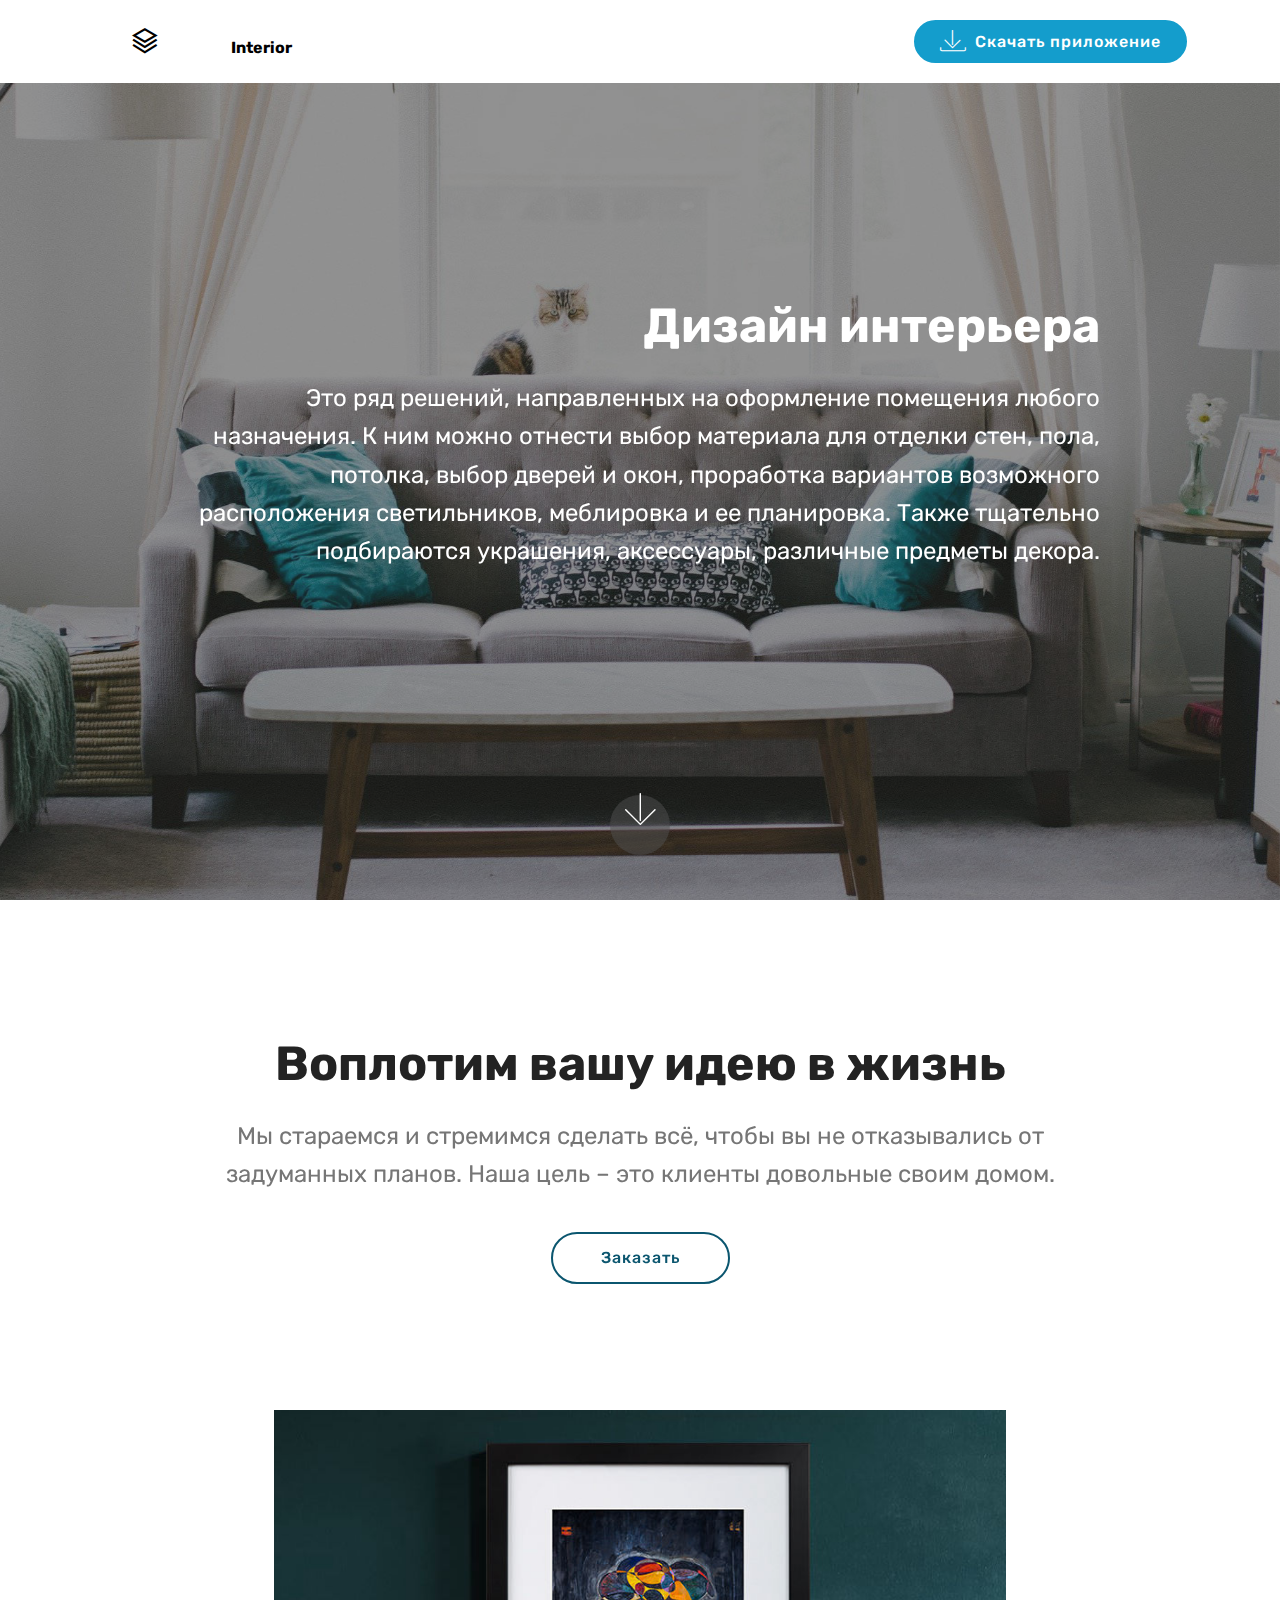
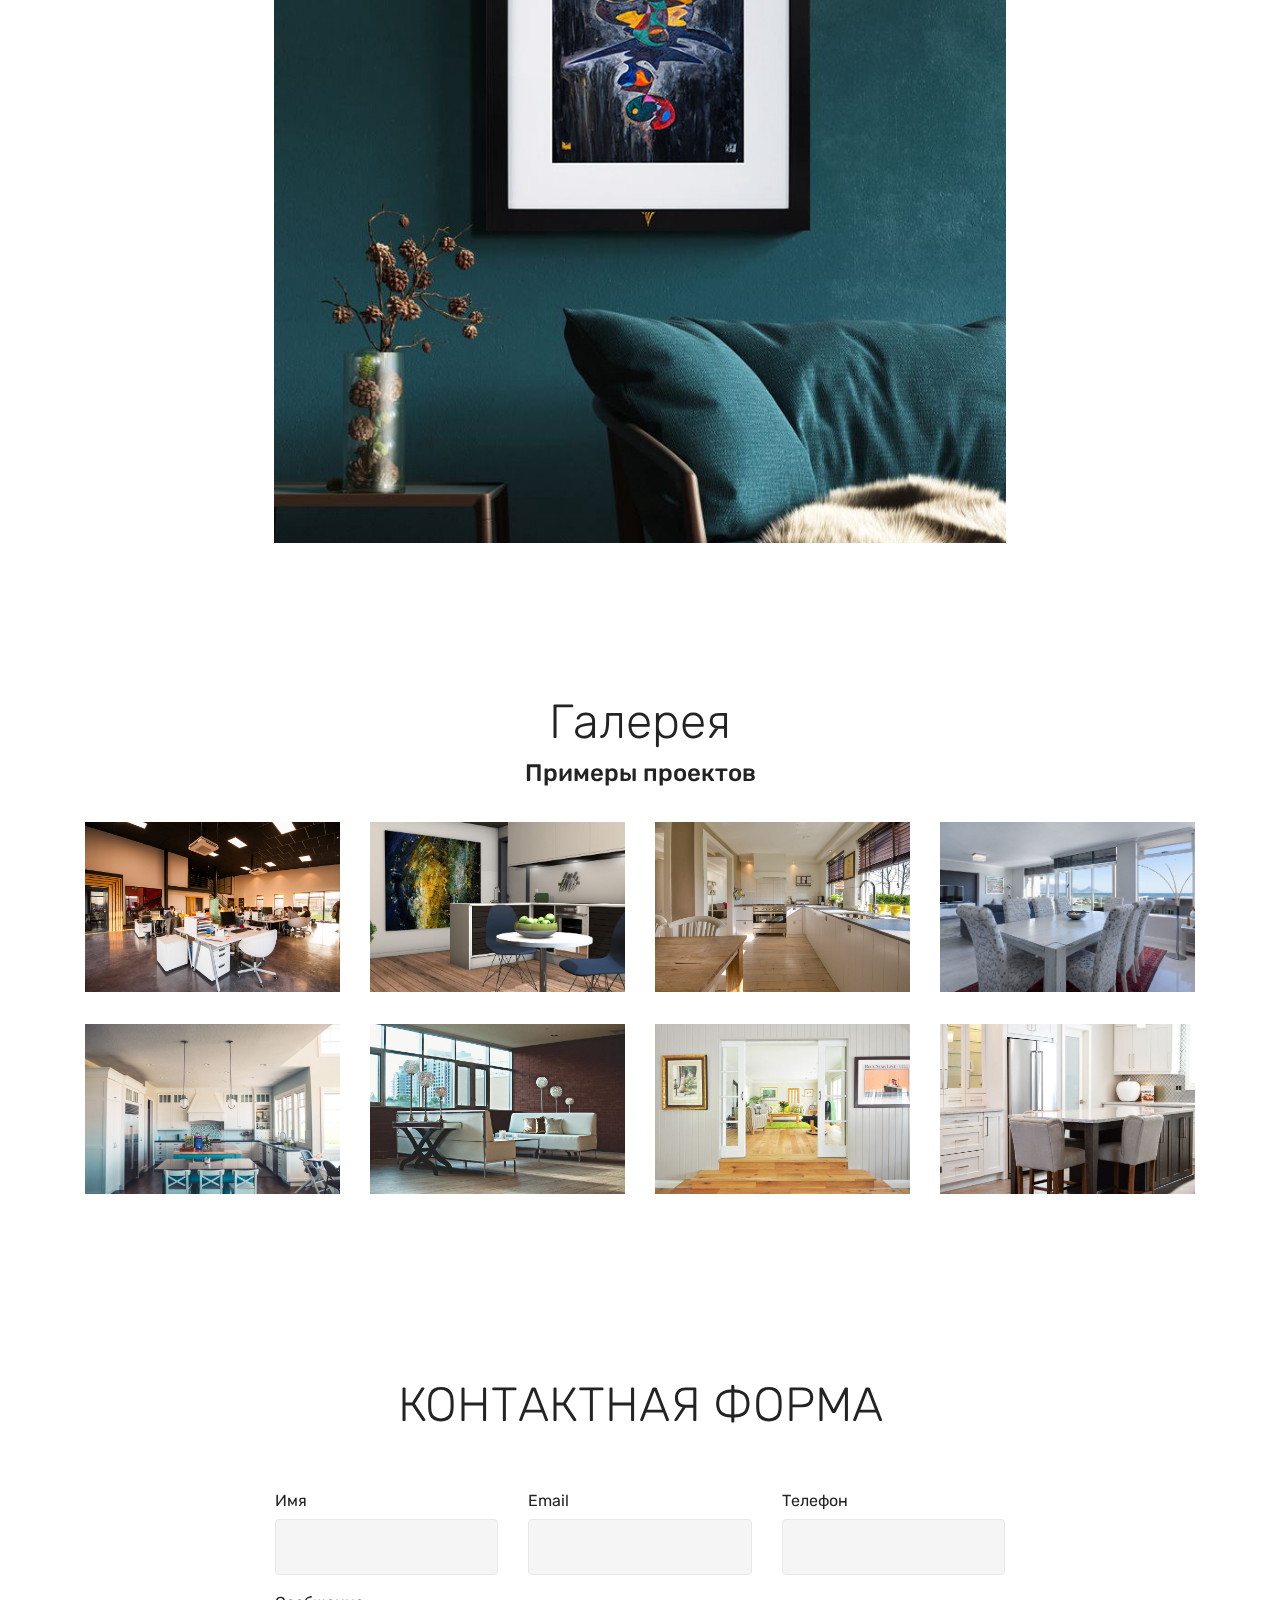
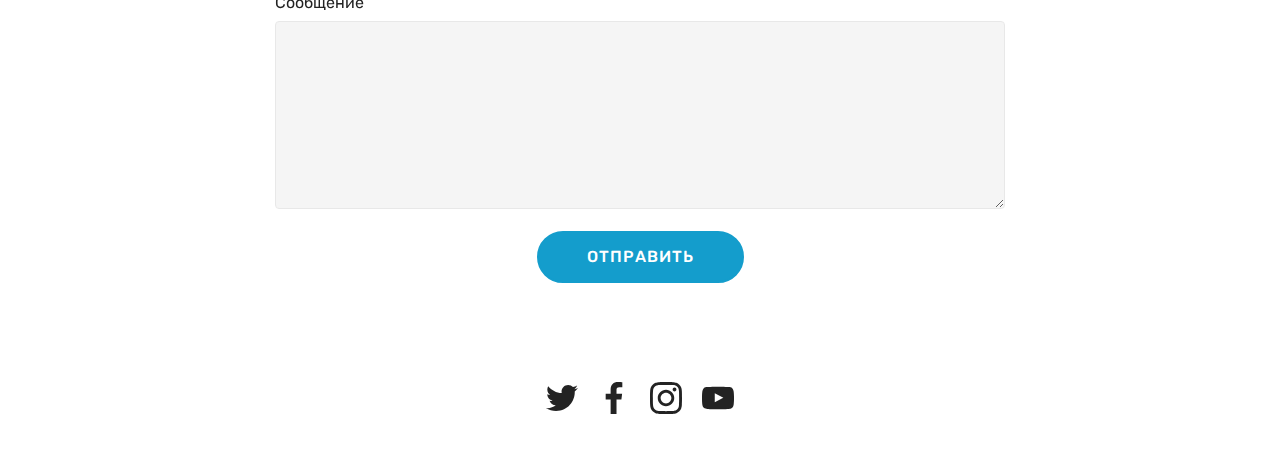
==== commit f86e99b1: "Add files via upload" ====
--- a/index.html
+++ b/index.html
@@ -42,25 +42,22 @@
             <div class="navbar-brand">
                 <span class="navbar-logo">
                     <a href="https://mobirise.com">
-                         <img src="assets/images/logo2.png" alt="Mobirise" title="" style="height: 3.8rem;">
+                         <img src="assets/images/logo2.png" alt="Mobirise" title="" style="height: 4.2rem;">
                     </a>
                 </span>
                 <span class="navbar-caption-wrap"><a class="navbar-caption text-black display-4" href="https://mobirise.com"><span class="mobi-mbri mobi-mbri-layers mbr-iconfont mbr-iconfont-btn"></span></a><a class="navbar-caption text-black display-4" href="https://mobirise.com" style="background-color: rgb(255, 255, 255); display: inline !important;"><font face="Moririse2"><span style="font-size: 25.6px; font-weight: normal;"></span></font></a><font face="Moririse2"><a class="navbar-caption text-black display-4" href="https://mobirise.com" style="background-color: rgb(255, 255, 255); display: inline !important;">&nbsp; &nbsp;Interior</a></font></span>
             </div>
         </div>
         <div class="collapse navbar-collapse" id="navbarSupportedContent">
-            <ul class="navbar-nav nav-dropdown nav-right" data-app-modern-menu="true"><li class="nav-item">
-                    <a class="nav-link link text-black display-4" href="https://mobirise.com">
-                        <span class="mbri-home mbr-iconfont mbr-iconfont-btn"></span>
-                        Services
-                    </a>
-                </li></ul>
             
+            <div class="navbar-buttons mbr-section-btn"><a class="btn btn-sm btn-primary display-4" href="http://raimi4.github.io/program1/Interior-20design-v1-release.apk">
+                    <span class="mbri-save mbr-iconfont mbr-iconfont-btn "></span>
+                    Скачать приложение</a></div>
         </div>
     </nav>
 </section>
 
-<section class="engine"><a href="https://mobirise.info/z">best free css templates</a></section><section class="cid-sioyjjPesl mbr-fullscreen mbr-parallax-background" id="header2-w">
+<section class="engine"><a href="https://mobirise.info/z">best css templates</a></section><section class="cid-sioyjjPesl mbr-fullscreen mbr-parallax-background" id="header2-w">
 
     
 
@@ -101,11 +98,23 @@
                 <p class="mbr-text pb-3 mbr-fonts-style display-5">
                     Мы стараемся и стремимся сделать всё, чтобы вы не отказывались от задуманных планов. Наша цель – это клиенты довольные своим домом.
                 </p>
-                <div class="mbr-section-btn"><a class="btn btn-md btn-primary-outline display-4" href="https://mobirise.co">Заказать</a></div>
-            </div>
-        </div>
-    </div>
-
+                <div class="mbr-section-btn"><a class="btn btn-md btn-primary-outline display-4" href="https://raimi4.github.io/download/interior.rar">Заказать</a></div>
+            </div>
+        </div>
+    </div>
+
+</section>
+
+<section class="cid-syUMj9YzAO" id="image1-12">
+
+    
+
+    <figure class="mbr-figure container">
+        <div class="image-block" style="width: 66%;">
+            <img src="assets/images/9-800x800.jpg" width="1400" alt="Mobirise" title="">
+            
+        </div>
+    </figure>
 </section>
 
 <section class="mbr-gallery gallery5 cid-sioyrlf1tW" id="gallery5-y">
@@ -119,53 +128,53 @@
             Галерея
         </h3>
         <h4 class="mbr-section-subtitle align-center pb-4 mbr-fonts-style display-5">Примеры проектов</h4>
-        <div class="row mbr-gallery" data-toggle="modal" data-target="#sioA3y9GXn">
+        <div class="row mbr-gallery" data-toggle="modal" data-target="#szG35Hdh0e">
             <div class="col-sm-6 col-md-4 col-lg-3 item gallery-image">
                 <div class="item-wrapper">
-                    <img class="w-100" src="assets/images/background1.jpg" alt="" data-slide-to="0" data-target="#sioA3y9itk">
+                    <img class="w-100" src="assets/images/background1.jpg" alt="" data-slide-to="0" data-target="#szG35HdSTg">
                 </div>
             </div><div class="col-sm-6 col-md-4 col-lg-3 item gallery-image">
                 <div class="item-wrapper">
-                    <img class="w-100" src="assets/images/kitchen-1687121-1920-1920x995.jpg" alt="" data-slide-to="1" data-target="#sioA3y9itk">
+                    <img class="w-100" src="assets/images/kitchen-1687121-1920-1920x995.jpg" alt="" data-slide-to="1" data-target="#szG35HdSTg">
                 </div>
             </div><div class="col-sm-6 col-md-4 col-lg-3 item gallery-image">
                 <div class="item-wrapper">
-                    <img class="w-100" src="assets/images/kitchen-2165756-1920-1920x1271.jpg" alt="" data-slide-to="2" data-target="#sioA3y9itk">
+                    <img class="w-100" src="assets/images/kitchen-2165756-1920-1920x1271.jpg" alt="" data-slide-to="2" data-target="#szG35HdSTg">
                 </div>
             </div><div class="col-sm-6 col-md-4 col-lg-3 item gallery-image">
                 <div class="item-wrapper">
-                    <img class="w-100" src="assets/images/dining-room-3108037-1280-1280x762.jpg" alt="" data-slide-to="3" data-target="#sioA3y9itk">
+                    <img class="w-100" src="assets/images/dining-room-3108037-1280-1280x762.jpg" alt="" data-slide-to="3" data-target="#szG35HdSTg">
                 </div>
             </div>
             <div class="col-sm-6 col-md-4 col-lg-3 item gallery-image">
                 <div class="item-wrapper">
-                    <img class="w-100" src="assets/images/kitchen-2565105-1920-510x340.jpg" alt="" data-slide-to="4" title="" data-target="#sioA3y9itk">
+                    <img class="w-100" src="assets/images/kitchen-2565105-1920-510x340.jpg" alt="" data-slide-to="4" title="" data-target="#szG35HdSTg">
                 </div>
             </div><div class="col-sm-6 col-md-4 col-lg-3 item gallery-image">
                 <div class="item-wrapper">
-                    <img class="w-100" src="assets/images/apartment-1851201-1920-1920x1275.jpg" alt="" data-slide-to="5" data-target="#sioA3y9itk">
+                    <img class="w-100" src="assets/images/apartment-1851201-1920-1920x1275.jpg" alt="" data-slide-to="5" data-target="#szG35HdSTg">
                 </div>
             </div>
             <div class="col-sm-6 col-md-4 col-lg-3 item gallery-image">
                 <div class="item-wrapper">
-                    <img class="w-100" src="assets/images/home-1680800-1920-510x339.jpg" alt="" data-slide-to="6" title="" data-target="#sioA3y9itk">
+                    <img class="w-100" src="assets/images/home-1680800-1920-510x339.jpg" alt="" data-slide-to="6" title="" data-target="#szG35HdSTg">
                 </div>
             </div>
             <div class="col-sm-6 col-md-4 col-lg-3 item gallery-image">
                 <div class="item-wrapper">
-                    <img class="w-100" src="assets/images/kitchen-2174593-1920-510x334.jpg" alt="" data-slide-to="7" title="" data-target="#sioA3y9itk">
-                </div>
-            </div>
-        </div>
-
-        <div class="modal mbr-slider fade" tabindex="-1" role="dialog" aria-hidden="true" id="sioA3y9GXn">
+                    <img class="w-100" src="assets/images/kitchen-2174593-1920-510x334.jpg" alt="" data-slide-to="7" title="" data-target="#szG35HdSTg">
+                </div>
+            </div>
+        </div>
+
+        <div class="modal mbr-slider fade" tabindex="-1" role="dialog" aria-hidden="true" id="szG35Hdh0e">
             <div class="modal-dialog" role="document">
                 <div class="modal-content">
                     <div class="modal-body">
-                        <div class="carousel slide" data-ride="carousel" id="sioA3y9itk">
+                        <div class="carousel slide" data-ride="carousel" id="szG35HdSTg">
                             <div class="carousel-inner">
                                 <div class="carousel-item active">
-                                    <img class="d-block w-100" src="assets/images/background15.jpg" alt="">
+                                    <img class="d-block w-100" src="assets/images/background11.jpg" alt="">
                                 </div><div class="carousel-item">
                                     <img class="d-block w-100" src="assets/images/kitchen-1687121-1920-1920x995.jpg" alt="">
                                 </div><div class="carousel-item">
@@ -186,18 +195,18 @@
                                 </div>
                             </div>
                             <ol class="carousel-indicators">
-                                <li data-slide-to="0" class="active" data-target="#sioA3y9itk"></li><li data-slide-to="1" class="active" data-target="#sioA3y9itk"></li><li data-slide-to="2" class="active" data-target="#sioA3y9itk"></li><li data-slide-to="3" class="active" data-target="#sioA3y9itk"></li><li data-slide-to="4" class="active" data-target="#sioA3y9itk"></li>
-                                <li data-slide-to="5" data-target="#sioA3y9itk"></li><li data-slide-to="6" data-target="#sioA3y9itk"></li>
-                                <li data-slide-to="7" data-target="#sioA3y9itk"></li>
+                                <li data-slide-to="0" class="active" data-target="#szG35HdSTg"></li><li data-slide-to="1" class="active" data-target="#szG35HdSTg"></li><li data-slide-to="2" class="active" data-target="#szG35HdSTg"></li><li data-slide-to="3" class="active" data-target="#szG35HdSTg"></li><li data-slide-to="4" class="active" data-target="#szG35HdSTg"></li>
+                                <li data-slide-to="5" data-target="#szG35HdSTg"></li><li data-slide-to="6" data-target="#szG35HdSTg"></li>
+                                <li data-slide-to="7" data-target="#szG35HdSTg"></li>
                                 
                             </ol>
                             <a role="button" href="" class="close" data-dismiss="modal" aria-label="Close">
                             </a>
-                            <a class="carousel-control-prev carousel-control" role="button" data-slide="prev" href="#sioA3y9itk">
+                            <a class="carousel-control-prev carousel-control" role="button" data-slide="prev" href="#szG35HdSTg">
                                 <span class="mbri-left mbr-iconfont" aria-hidden="true"></span>
                                 <span class="sr-only">Назад</span>
                             </a>
-                            <a class="carousel-control-next carousel-control" role="button" data-slide="next" href="#sioA3y9itk">
+                            <a class="carousel-control-next carousel-control" role="button" data-slide="next" href="#szG35HdSTg">
                                 <span class="mbri-right mbr-iconfont" aria-hidden="true"></span>
                                 <span class="sr-only">Вперед</span>
                             </a>
@@ -228,7 +237,7 @@
         <div class="row justify-content-center">
             <div class="media-container-column col-lg-8" data-form-type="formoid">
                 <!---Formbuilder Form--->
-                <form action="https://mobirise.com/" method="POST" class="mbr-form form-with-styler" data-form-title="Mobirise Form"><input type="hidden" name="email" data-form-email="true" value="KrBAYvvtaqUA9dxro2+Zhw4x0Xg5N926g6xPWLPPcXYJMcSVgTiFQdnzamj4DLA1wAxsbqE8xUf6eBRQ6obV2lVX1OA9xFKn0KPEXoK/bxIigOBeWueVAS2rPl/2skeJ">
+                <form action="https://mobirise.com/" method="POST" class="mbr-form form-with-styler" data-form-title="Mobirise Form"><input type="hidden" name="email" data-form-email="true" value="Qh9C1zGLo7K7dhaYAiTdRie0kNIIS9jmikUMZF3ayG00GnhrlEaPNusCartLdolWhGhJ/h/SNGiU4lQgp+CL8oYErkaS0yH8gnaEZIzWR0PzgOqBqBXRUKHkRMkc7Ky+">
                     <div class="row">
                         <div hidden="hidden" data-form-alert="" class="alert alert-success col-12">Спасибо за заполнение анкеты!</div>
                         <div hidden="hidden" data-form-alert-danger="" class="alert alert-danger col-12">
--- a/assets/mobirise/css/mbr-additional.css
+++ b/assets/mobirise/css/mbr-additional.css
@@ -936,10 +936,6 @@
 .cid-qTkzRZLJNu .collapsed .navbar-collapse.collapsing .navbar-nav .nav-item,
 .cid-qTkzRZLJNu .collapsed .navbar-collapse.show .navbar-nav .nav-item {
   clear: both;
-}
-.cid-qTkzRZLJNu .collapsed .navbar-collapse.collapsing .navbar-nav .nav-item:last-child,
-.cid-qTkzRZLJNu .collapsed .navbar-collapse.show .navbar-nav .nav-item:last-child {
-  margin-bottom: 1rem;
 }
 .cid-qTkzRZLJNu .collapsed .navbar-collapse.collapsing .navbar-buttons,
 .cid-qTkzRZLJNu .collapsed .navbar-collapse.show .navbar-buttons {
@@ -1035,10 +1031,6 @@
   .cid-qTkzRZLJNu .navbar-collapse.show .navbar-nav .nav-item {
     clear: both;
   }
-  .cid-qTkzRZLJNu .navbar-collapse.collapsing .navbar-nav .nav-item:last-child,
-  .cid-qTkzRZLJNu .navbar-collapse.show .navbar-nav .nav-item:last-child {
-    margin-bottom: 1rem;
-  }
   .cid-qTkzRZLJNu .navbar-collapse.collapsing .navbar-buttons,
   .cid-qTkzRZLJNu .navbar-collapse.show .navbar-buttons {
     text-align: center;
@@ -1116,6 +1108,27 @@
 }
 .cid-sioyoiTT37 P {
   color: #767676;
+}
+.cid-syUMj9YzAO {
+  background: #ffffff;
+  padding-top: 60px;
+  padding-bottom: 60px;
+}
+.cid-syUMj9YzAO .image-block {
+  margin: auto;
+}
+.cid-syUMj9YzAO figcaption {
+  position: relative;
+}
+.cid-syUMj9YzAO figcaption div {
+  position: absolute;
+  bottom: 0;
+  width: 100%;
+}
+@media (max-width: 768px) {
+  .cid-syUMj9YzAO .image-block {
+    width: 100% !important;
+  }
 }
 .cid-sioyrlf1tW {
   padding-top: 90px;
--- a/assets/mobirise/css/mbr-additional.css
+++ b/assets/mobirise/css/mbr-additional.css
@@ -936,10 +936,6 @@
 .cid-qTkzRZLJNu .collapsed .navbar-collapse.collapsing .navbar-nav .nav-item,
 .cid-qTkzRZLJNu .collapsed .navbar-collapse.show .navbar-nav .nav-item {
   clear: both;
-}
-.cid-qTkzRZLJNu .collapsed .navbar-collapse.collapsing .navbar-nav .nav-item:last-child,
-.cid-qTkzRZLJNu .collapsed .navbar-collapse.show .navbar-nav .nav-item:last-child {
-  margin-bottom: 1rem;
 }
 .cid-qTkzRZLJNu .collapsed .navbar-collapse.collapsing .navbar-buttons,
 .cid-qTkzRZLJNu .collapsed .navbar-collapse.show .navbar-buttons {
@@ -1035,10 +1031,6 @@
   .cid-qTkzRZLJNu .navbar-collapse.show .navbar-nav .nav-item {
     clear: both;
   }
-  .cid-qTkzRZLJNu .navbar-collapse.collapsing .navbar-nav .nav-item:last-child,
-  .cid-qTkzRZLJNu .navbar-collapse.show .navbar-nav .nav-item:last-child {
-    margin-bottom: 1rem;
-  }
   .cid-qTkzRZLJNu .navbar-collapse.collapsing .navbar-buttons,
   .cid-qTkzRZLJNu .navbar-collapse.show .navbar-buttons {
     text-align: center;
@@ -1116,6 +1108,27 @@
 }
 .cid-sioyoiTT37 P {
   color: #767676;
+}
+.cid-syUMj9YzAO {
+  background: #ffffff;
+  padding-top: 60px;
+  padding-bottom: 60px;
+}
+.cid-syUMj9YzAO .image-block {
+  margin: auto;
+}
+.cid-syUMj9YzAO figcaption {
+  position: relative;
+}
+.cid-syUMj9YzAO figcaption div {
+  position: absolute;
+  bottom: 0;
+  width: 100%;
+}
+@media (max-width: 768px) {
+  .cid-syUMj9YzAO .image-block {
+    width: 100% !important;
+  }
 }
 .cid-sioyrlf1tW {
   padding-top: 90px;
